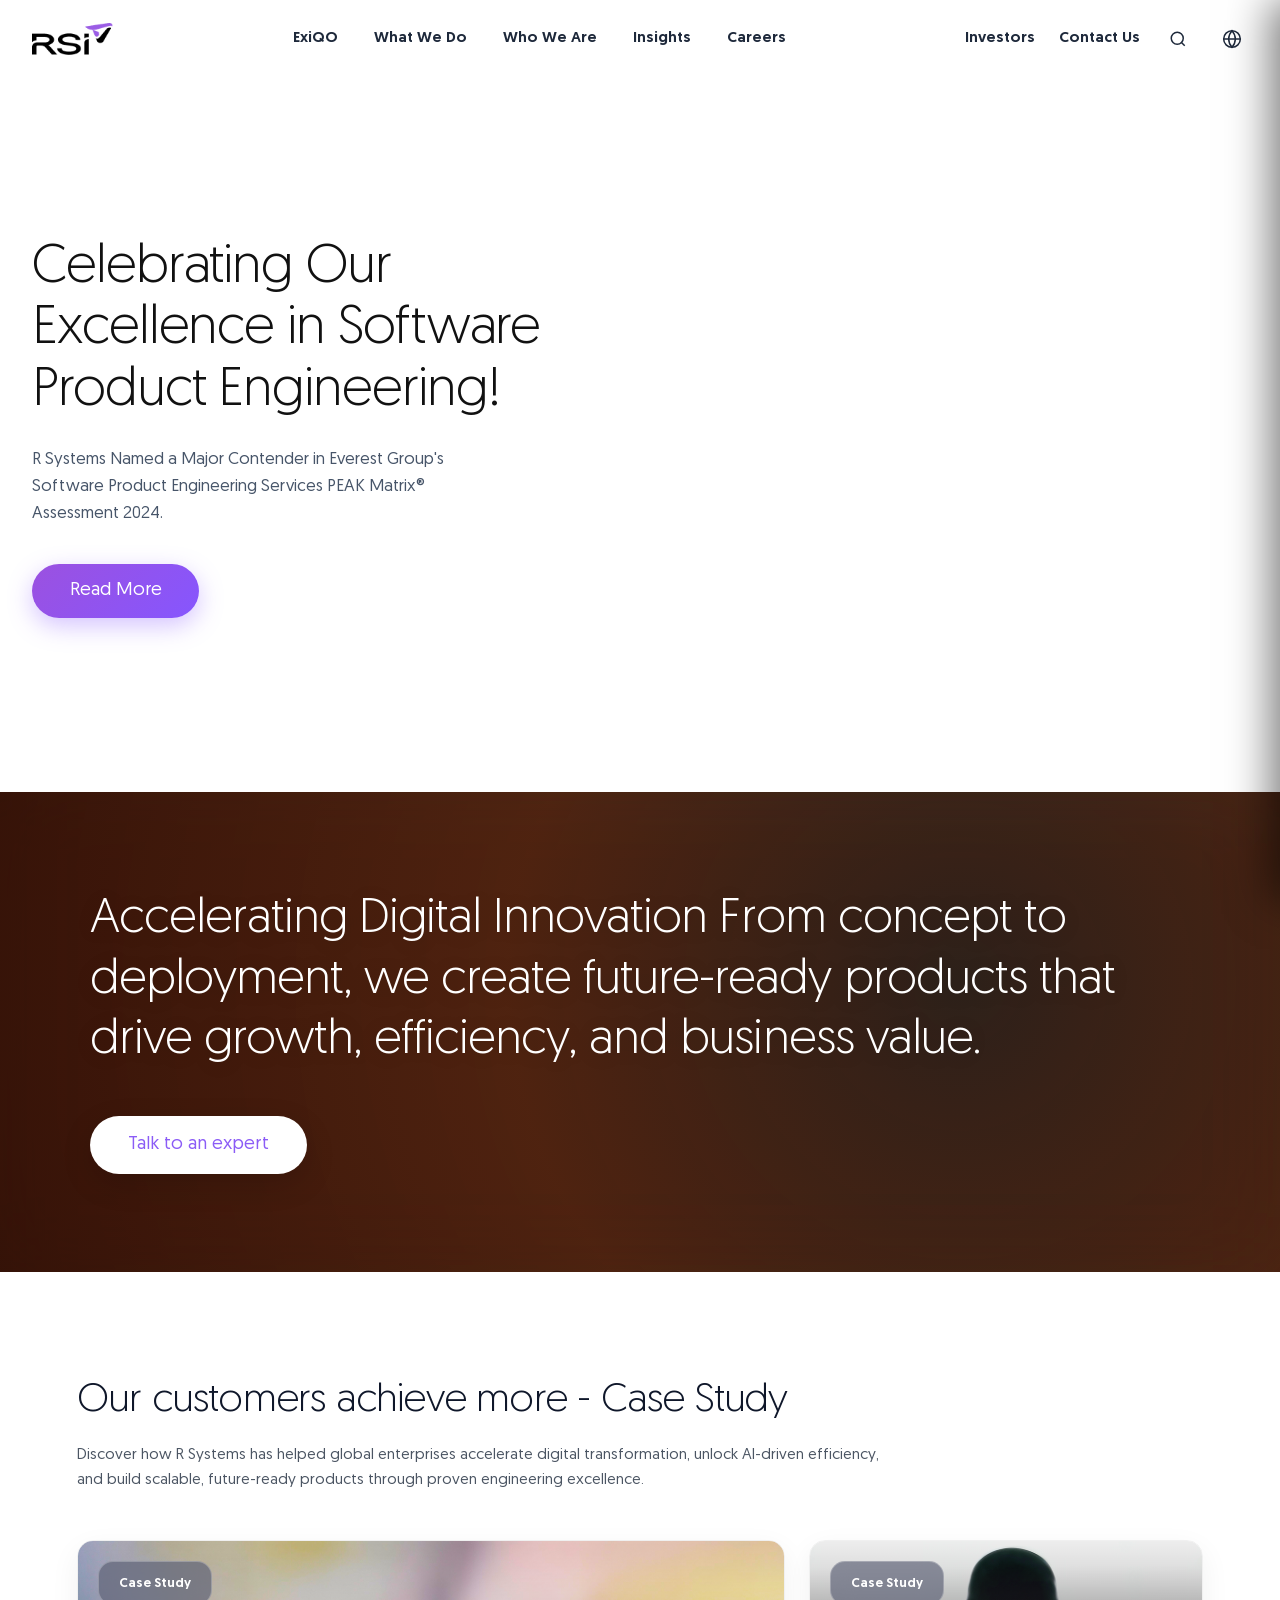
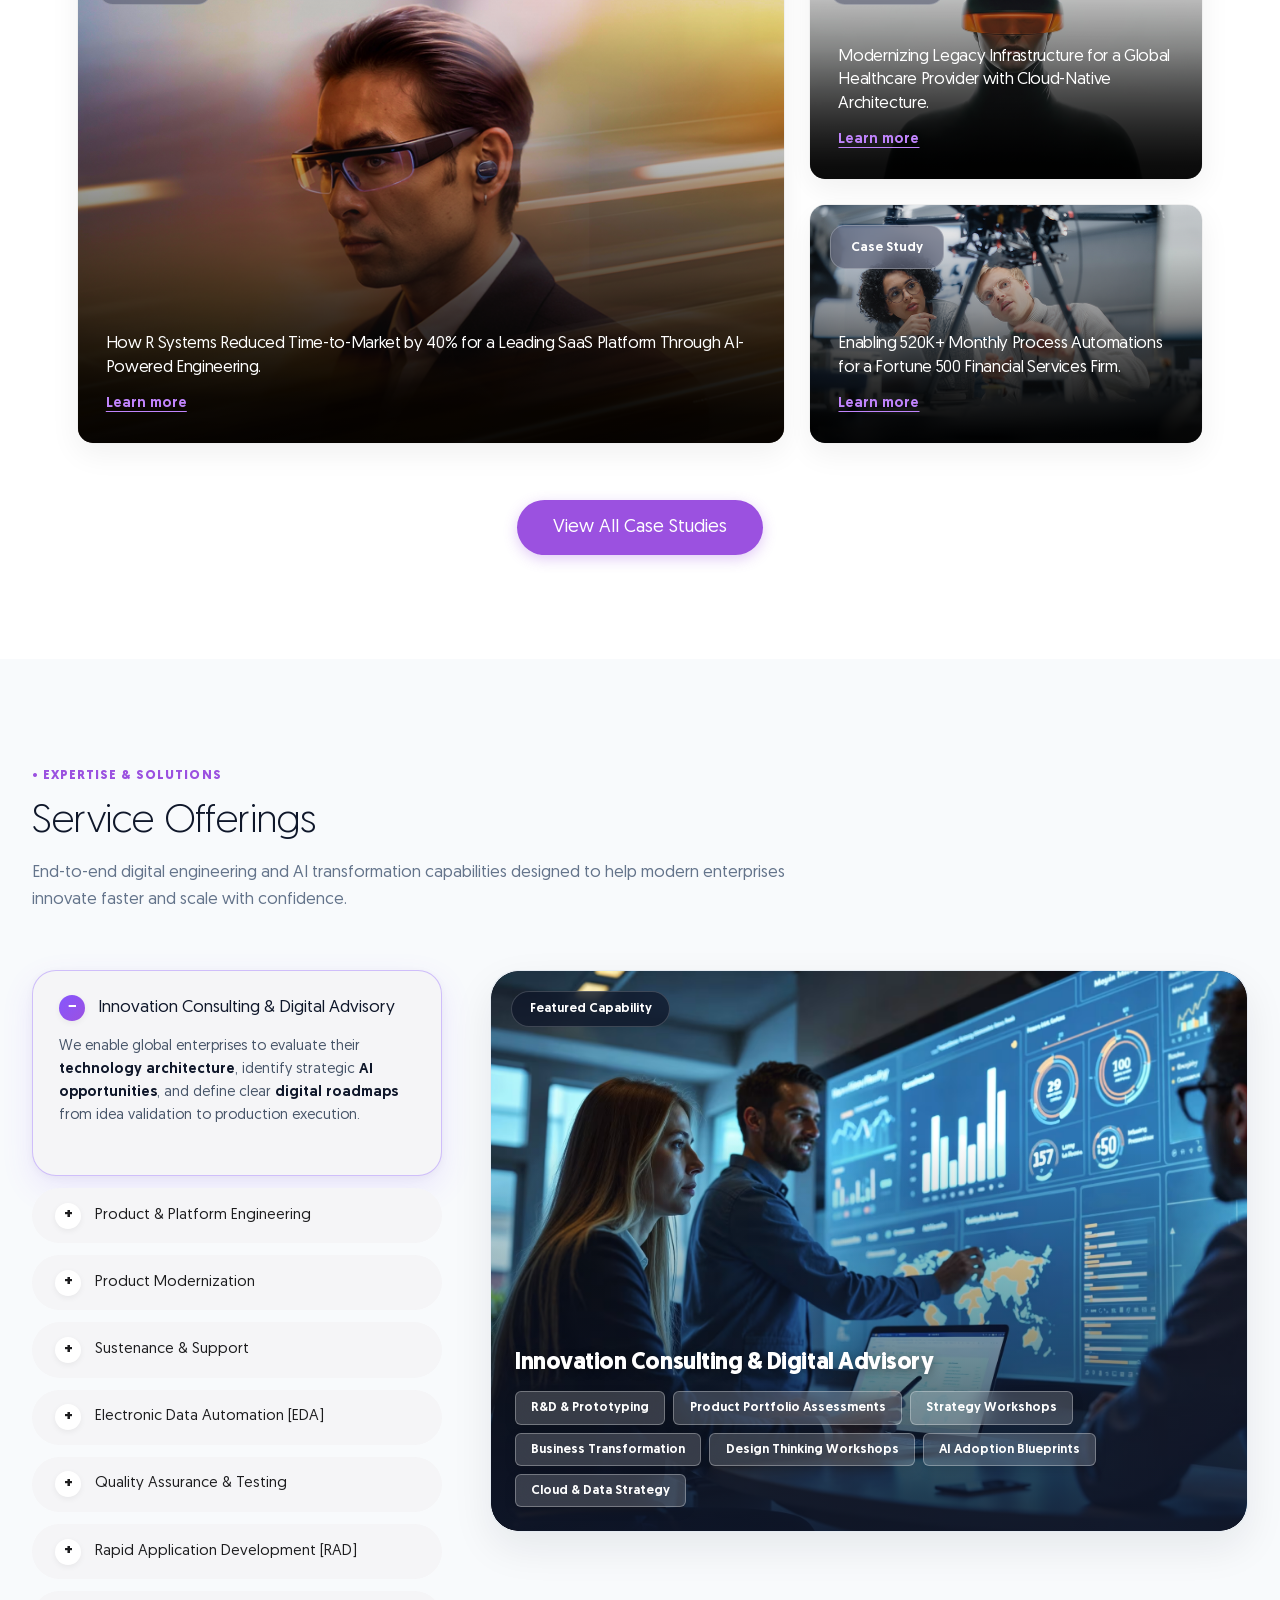
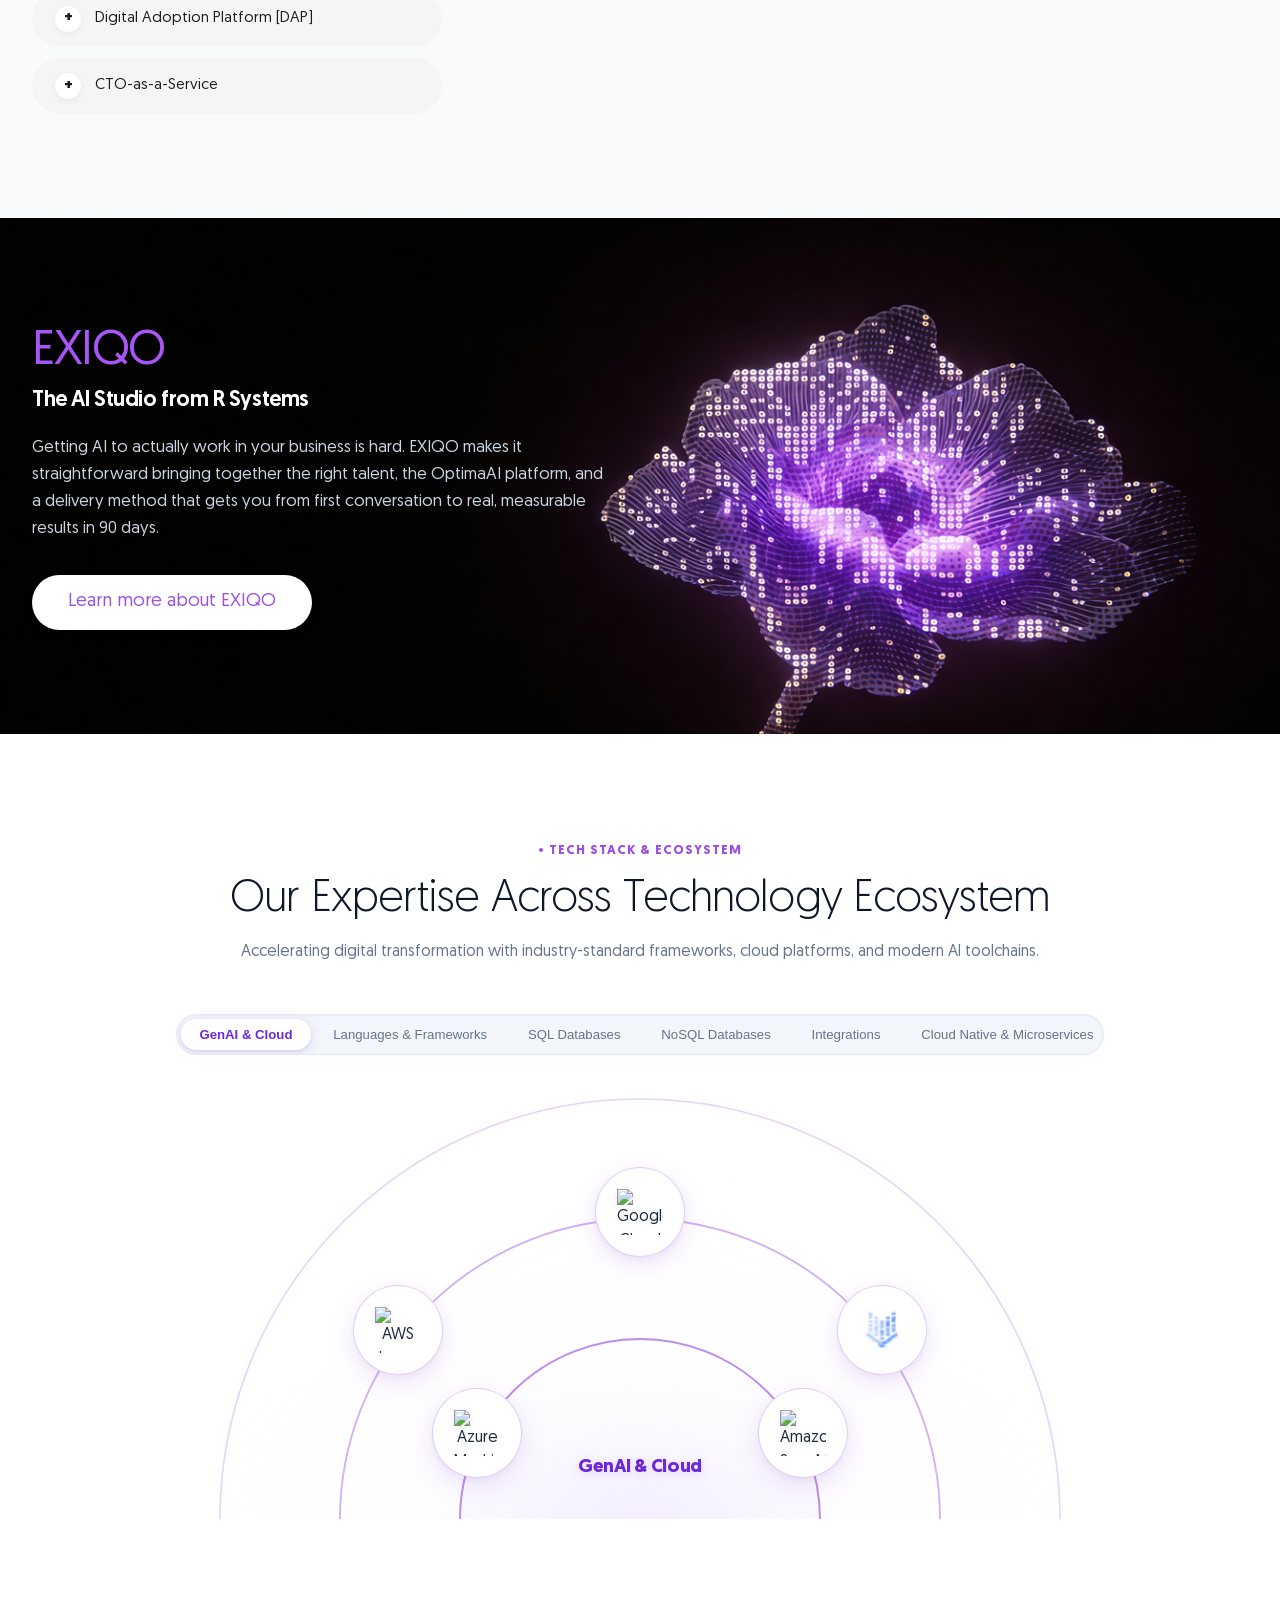
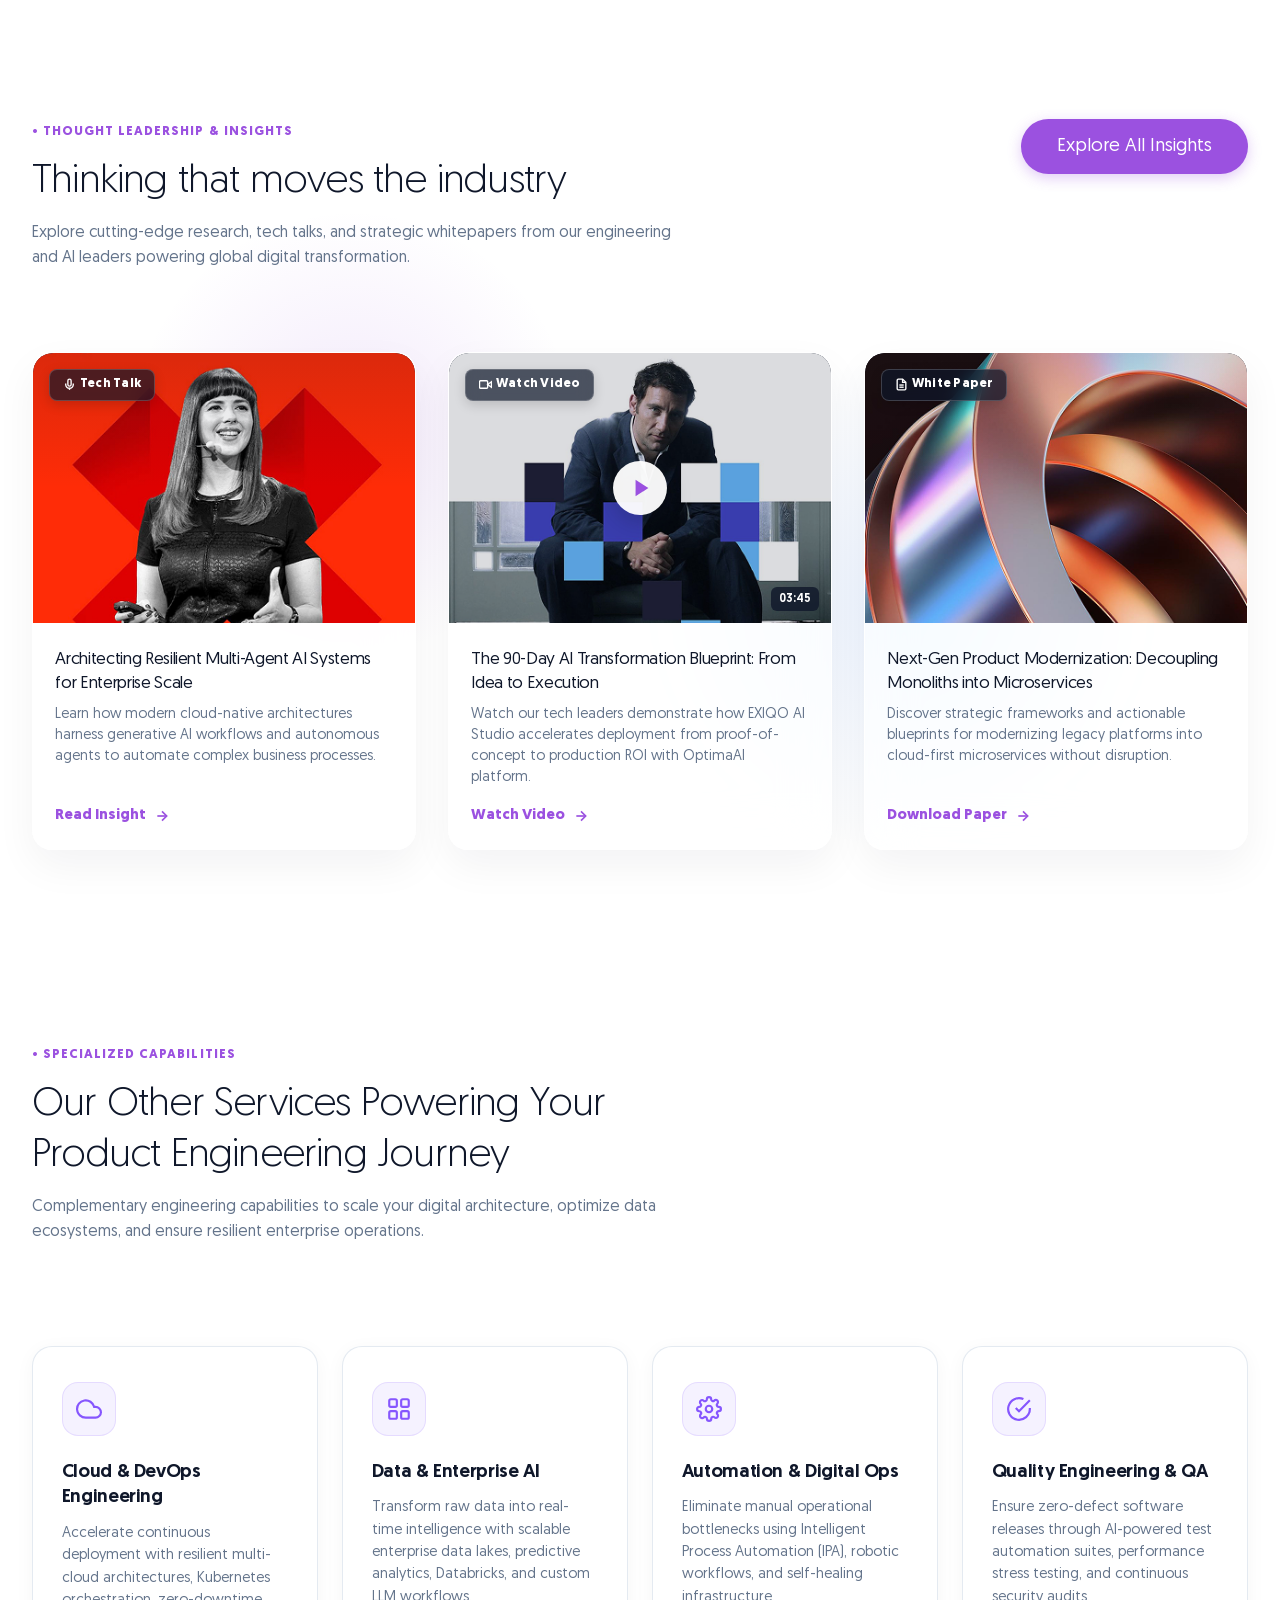
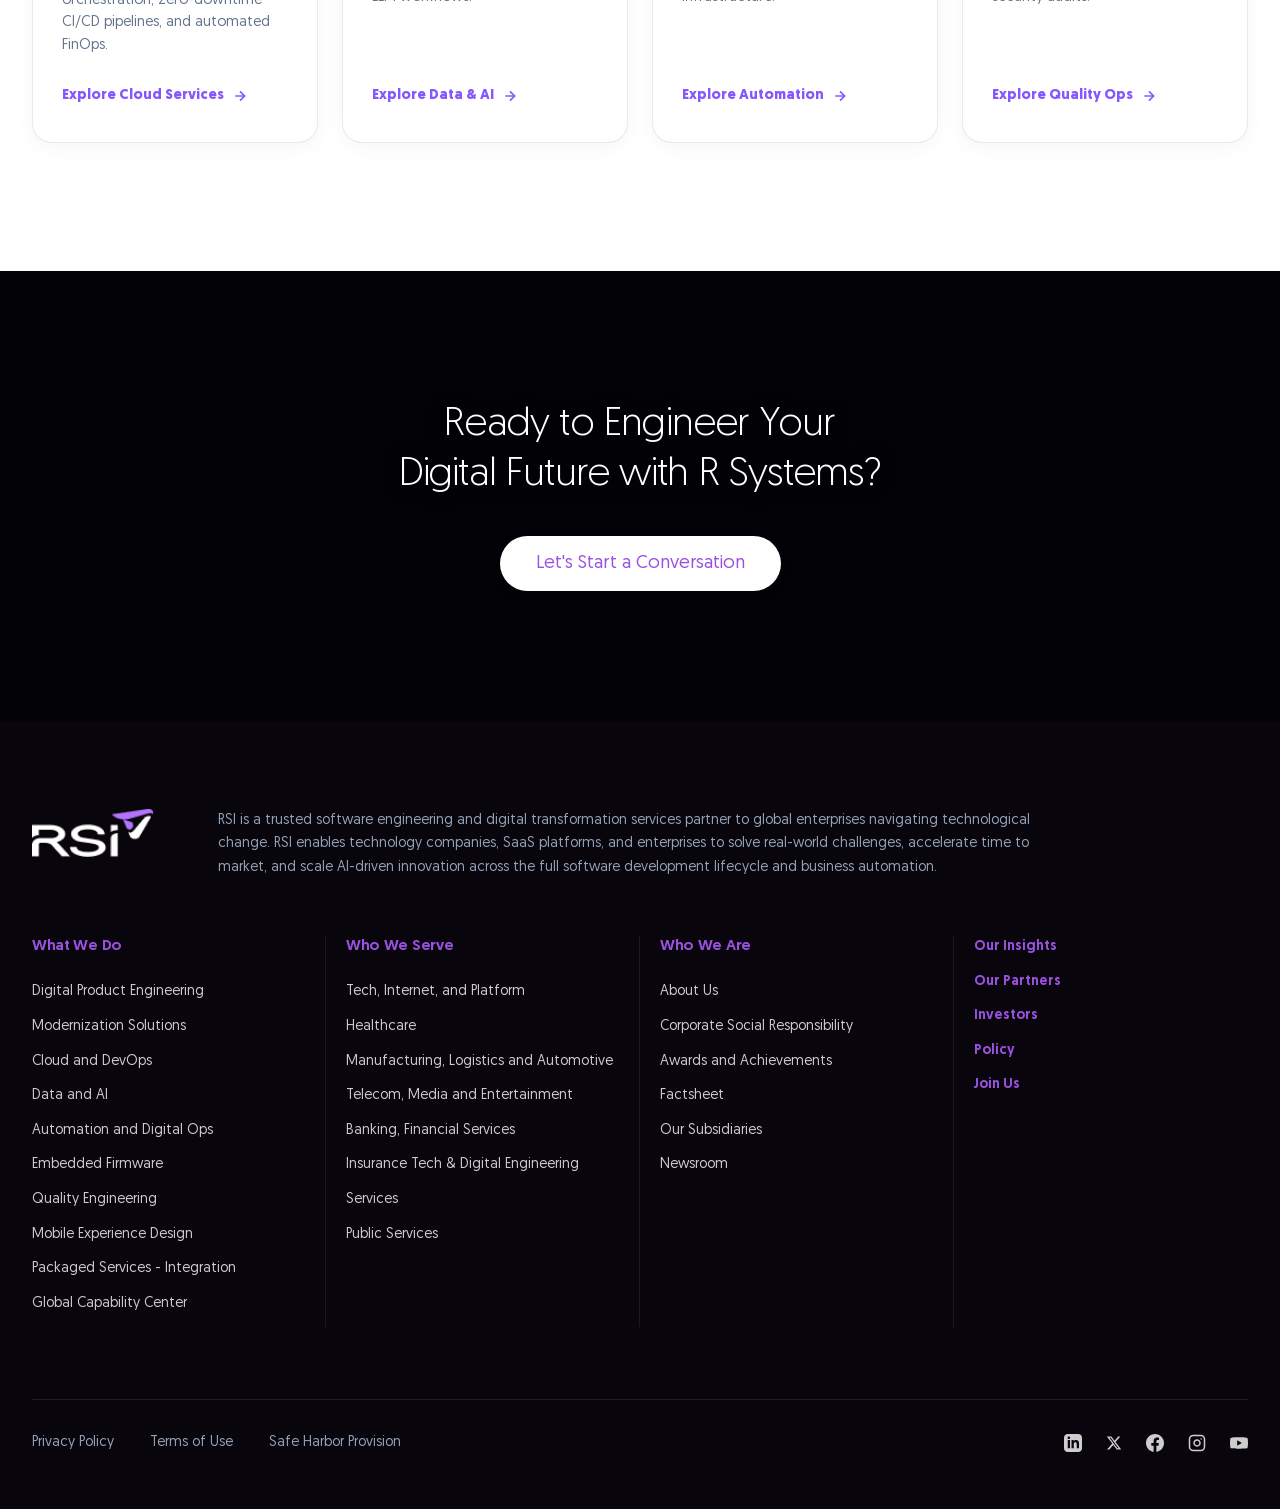
==== career.html @ a9f91b83 "career fix" ====
<!DOCTYPE html>
<html lang="en">

<head>
    <meta charset="UTF-8">
    <meta name="viewport" content="width=device-width, initial-scale=1.0">
    <title>RSI - Digital Product Engineering</title>
    <link rel="stylesheet" href="css/styles.css">
    <link rel="stylesheet" href="css/LogoLoop.css">
    <script src="https://unpkg.com/react@18/umd/react.production.min.js" crossorigin></script>
    <script src="https://unpkg.com/react-dom@18/umd/react-dom.production.min.js" crossorigin></script>
    <script src="https://unpkg.com/ogl@0.0.116/dist/ogl.umd.js"></script>
</head>

<body>

    <!-- Page Preloader Screen -->
    <div id="pagePreloader" class="page-preloader">
        <div class="preloader-content">
            <div class="preloader-logo-wrapper">
                <img src="image/rsi_logo.png" alt="RSi Loading" class="preloader-logo">
                <div class="preloader-glow"></div>
            </div>
            <div class="preloader-bar-container">
                <div id="preloaderBar" class="preloader-bar-fill"></div>
            </div>
            <div class="preloader-status">
                <span class="preloader-tag">Accelerating Digital Innovation</span>
                <span id="preloaderPercent" class="preloader-percent">0%</span>
            </div>
        </div>
    </div>

    <!-- Transparent Overlay / Sticky Header -->
    <header class="header">
        <div class="logo">
            <a href="index.html" class="logo-brand" aria-label="RSi Home">
                <img src="image/rsi_logo.png" alt="RSi Logo" class="logo-img">
            </a>
        </div>
        <nav class="main-nav">
            <a href="index.html" class="nav-link">ExiQO</a>
            
            <!-- What We Do with Dropdown Menu -->
            <div class="nav-item-dropdown">
                <a href="provider.html" class="nav-link dropdown-toggle">What We Do</a>
                <div class="dropdown-menu">
                    <a href="provider.html" class="dropdown-item">Healthcare Provider</a>
                    <a href="microsoft.html" class="dropdown-item">Microsoft Partnership</a>
                    <a href="provider.html" class="dropdown-item">Digital Product Engineering</a>
                    <a href="microsoft.html" class="dropdown-item">Cloud & Modernization</a>
                </div>
            </div>
            
            <!-- Who We Are with Dropdown Menu -->
            <div class="nav-item-dropdown">
                <a href="diversity.html" class="nav-link dropdown-toggle">Who We Are</a>
                <div class="dropdown-menu">
                    <a href="diversity.html" class="dropdown-item">Diversity, Equity & Belonging</a>
                </div>
            </div>
            
            <a href="index.html" class="nav-link">Insights</a>
            <a href="diversity.html" class="nav-link">Careers</a>
        </nav>
        <div class="header-right">
            <a href="index.html" class="nav-link-secondary">Investors</a>
            <a href="#contact" class="nav-link-secondary">Contact Us</a>
            <button class="icon-btn search-btn" aria-label="Search">
                <svg width="18" height="18" viewBox="0 0 24 24" fill="none" stroke="currentColor" stroke-width="2">
                    <circle cx="11" cy="11" r="8" />
                    <line x1="21" y1="21" x2="16.65" y2="16.65" />
                </svg>
            </button>
            <button class="icon-btn lang-btn" aria-label="Language Selector">
                <svg width="20" height="20" viewBox="0 0 24 24" fill="none" stroke="currentColor" stroke-width="1.8">
                    <circle cx="12" cy="12" r="10" />
                    <line x1="2" y1="12" x2="22" y2="12" />
                    <path d="M12 2a15.3 15.3 0 0 1 4 10 15.3 15.3 0 0 1-4 10 15.3 15.3 0 0 1-4-10 15.3 15.3 0 0 1 4-10z" />
                </svg>
            </button>
        </div>
        <!-- Mobile Menu Toggle Button -->
        <button class="mobile-menu-btn" id="mobileMenuBtn" aria-label="Toggle Mobile Menu">
            <span class="hamburger-line"></span>
            <span class="hamburger-line"></span>
            <span class="hamburger-line"></span>
        </button>
    </header>

    <!-- Mobile Navigation Drawer Overlay & Drawer -->
    <div class="mobile-drawer-overlay" id="mobileDrawerOverlay"></div>
    <div class="mobile-nav-drawer" id="mobileNavDrawer">
        <div class="mobile-drawer-header">
            <img src="image/rsi_logo.png" alt="RSi Logo" class="mobile-drawer-logo">
            <button class="mobile-drawer-close" id="mobileDrawerClose" aria-label="Close Menu">✕</button>
        </div>
        <div class="mobile-drawer-links">
            <a href="index.html" class="mobile-nav-link">ExiQO</a>
            <div class="mobile-dropdown-accordion">
                <span class="mobile-nav-link">What We Do</span>
                <div class="mobile-sub-links">
                    <a href="provider.html">Healthcare Provider</a>
                    <a href="microsoft.html">Microsoft Partnership</a>
                    <a href="provider.html">Digital Product Engineering</a>
                    <a href="microsoft.html">Cloud & Modernization</a>
                </div>
            </div>
            <div class="mobile-dropdown-accordion">
                <span class="mobile-nav-link">Who We Are</span>
                <div class="mobile-sub-links">
                    <a href="diversity.html">Diversity, Equity & Belonging</a>
                </div>
            </div>
            <a href="index.html" class="mobile-nav-link">Insights</a>
            <a href="diversity.html" class="mobile-nav-link">Careers</a>
            <a href="index.html" class="mobile-nav-link">Investors</a>
            <a href="#contact" class="btn-mobile-contact">Contact Us</a>
        </div>
    </div>

    <!-- Hero Section 1 (SVG Logo Mask Video) -->
    <section class="hero-1">
        <div class="hero-1-left">
            <h1>Celebrating Our<br>Excellence in Software<br>Product Engineering!</h1>
            <p>R Systems Named a Major Contender in Everest Group's Software Product Engineering Services PEAK Matrix® Assessment 2024.</p>
            <a href="#" class="btn btn-purple-pill">Read More</a>
        </div>

        <div class="hero-1-right">
            <div class="hero-mask-container">
                <video autoplay loop muted playsinline class="hero-mask-video">
                    <source src="image/loop-hero.mp4" type="video/mp4">
                    <source src="loop-hero.mp4" type="video/mp4">
                </video>
            </div>
        </div>
    </section>

    <!-- Warm Glassmorphism Banner Section (Under Hero Section) -->
    <section class="glass-banner-section">
        <video autoplay loop muted playsinline class="glass-banner-video">
            <source src="image/loop-hero.mp4" type="video/mp4">
            <source src="loop-hero.mp4" type="video/mp4">
        </video>
        
        <!-- Frosted Glassmorphism Overlay Layer -->
        <div class="glass-banner-overlay"></div>

        <div class="glass-banner-content">
            <h2>Accelerating Digital Innovation From concept to deployment, we create future-ready products that drive growth, efficiency, and business value.</h2>
            <a href="#contact" class="btn-talk-expert">Talk to an expert</a>
        </div>
    </section>

    <!-- Hero Section 2 White Creative Layout (Reference Image Match) -->
    

    <!-- Case Study Section -->
    <section class="case-studies">
        <div class="case-glow-orb-1"></div>
        <div class="case-glow-orb-2"></div>
        <div class="case-tech-grid"></div>
        <canvas id="caseStudiesCanvas" class="case-bg-canvas"></canvas>

        <div class="section-header">
            <h2>Our customers achieve more - Case Study</h2>
            <p>Discover how R Systems has helped global enterprises accelerate digital transformation, unlock AI-driven efficiency, and build scalable, future-ready products through proven engineering excellence.</p>
        </div>
        <div class="case-grid">
            <div class="case-card large">
                <img src="image/case1.png" alt="Case Study 1" class="case-img">
                <span class="tag">Case Study</span>
                <div class="card-content">
                    <h3>How R Systems Reduced Time-to-Market by 40% for a Leading SaaS Platform Through AI-Powered Engineering.</h3>
                    <a href="#" class="learn-more">Learn more</a>
                </div>
            </div>
            <div class="case-card small">
                <img src="image/case2.png" alt="Case Study 2" class="case-img">
                <span class="tag">Case Study</span>
                <div class="card-content">
                    <h3>Modernizing Legacy Infrastructure for a Global Healthcare Provider with Cloud-Native Architecture.</h3>
                    <a href="#" class="learn-more">Learn more</a>
                </div>
            </div>
            <div class="case-card small">
                <img src="image/case3.png" alt="Case Study 3" class="case-img">
                <span class="tag">Case Study</span>
                <div class="card-content">
                    <h3>Enabling 520K+ Monthly Process Automations for a Fortune 500 Financial Services Firm.</h3>
                    <a href="#" class="learn-more">Learn more</a>
                </div>
            </div>
        </div>
        <div class="center-btn">
            <a href="#" class="btn btn-purple">View All Case Studies</a>
        </div>
    </section>

    <!-- Service Offerings -->
    <section class="service-offerings">
        <div class="service-offerings-header">
            <span class="eyebrow">• EXPERTISE & SOLUTIONS</span>
            <h2>Service Offerings</h2>
            <p>End-to-end digital engineering and AI transformation capabilities designed to help modern enterprises
                innovate faster and scale with confidence.</p>
        </div>

        <div class="apple-showcase-container">
            <!-- Left Side Interactive Accordion List -->
            <div class="apple-accordion-list" id="appleAccordionList">
                <!-- Dynamically populated via JS for seamless interactive accordion morph -->
            </div>

            <!-- Right Side Visual Stage Canvas (Apple Visual Showcase with Bottom-Left Title & Pills Overlay) -->
            <div class="apple-stage-card">
                <div class="apple-stage-img-wrapper">
                    <span class="apple-stage-badge" id="appleStageBadge">Featured Capability</span>
                    <img src="images/image-1.avif" alt="Service Showcase" id="appleStageImg" class="apple-stage-img">
                    <div class="apple-stage-gradient-overlay"></div>
                    <div class="apple-stage-bottom-overlay">
                        <h3 class="apple-stage-bottom-title" id="appleStageTitle">Innovation Consulting & Digital Advisory</h3>
                        <div class="apple-stage-bottom-tags" id="appleStageTags">
                            <!-- Dynamically populated pills -->
                        </div>
                    </div>
                </div>
            </div>
        </div>
    </section>

    <!-- EXIQO Section -->
    <section class="exiqo-section">
        <video autoplay loop muted playsinline poster="image/exiqo.png" class="exiqo-bg-video">
            <source src="ful.mp4" type="video/mp4">
        </video>
        <div class="exiqo-video-overlay"></div>
        <div class="exiqo-content">
            <h2>EXIQO</h2>
            <h3>The AI Studio from R Systems</h3>
            <p>Getting AI to actually work in your business is hard. EXIQO makes it straightforward bringing together
                the right talent, the OptimaAI platform, and a delivery method that gets you from first conversation to
                real, measurable results in 90 days.</p>
            <a href="#" class="btn btn-white">Learn more about EXIQO</a>
        </div>
    </section>

    <!-- Expertise Section: Concentric Orbital Arc Tech System -->
    <section class="expertise" id="expertiseSection">
        <div class="expertise-header">
            <span class="eyebrow">• TECH STACK & ECOSYSTEM</span>
            <h2>Our Expertise Across Technology Ecosystem</h2>
            <p>Accelerating digital transformation with industry-standard frameworks, cloud platforms, and modern AI toolchains.</p>
        </div>

        <div class="tech-tabs-outer-container">
            <div class="tech-tabs-wrapper">
                <button class="tech-tab-btn active" data-tab="0">GenAI & Cloud</button>
                <button class="tech-tab-btn" data-tab="1">Languages & Frameworks</button>
                <button class="tech-tab-btn" data-tab="2">SQL Databases</button>
                <button class="tech-tab-btn" data-tab="3">NoSQL Databases</button>
                <button class="tech-tab-btn" data-tab="4">Integrations</button>
                <button class="tech-tab-btn" data-tab="5">Cloud Native & Microservices</button>
                <button class="tech-tab-btn" data-tab="6">Serverless</button>
                <button class="tech-tab-btn" data-tab="7">Automation Testing</button>
            </div>
        </div>

        <!-- Concentric Semi-Circle Arc Arena -->
        <div class="orbital-arena" id="orbitalArena">
            <!-- SVG Semi-Circle Background Paths (Equal 120px Spacing) -->
            <svg class="orbital-svg" viewBox="0 0 840 440" preserveAspectRatio="xMidYMax meet">
                <defs>
                    <radialGradient id="innerArcGrad" cx="50%" cy="100%" r="100%">
                        <stop offset="0%" stop-color="#f3ebff" stop-opacity="0.85" />
                        <stop offset="70%" stop-color="#f8fafc" stop-opacity="0.2" />
                        <stop offset="100%" stop-color="#ffffff" stop-opacity="0" />
                    </radialGradient>
                    <radialGradient id="outerArcGrad" cx="50%" cy="100%" r="100%">
                        <stop offset="0%" stop-color="#f8f5ff" stop-opacity="0.5" />
                        <stop offset="100%" stop-color="#ffffff" stop-opacity="0" />
                    </radialGradient>
                    <radialGradient id="outermostArcGrad" cx="50%" cy="100%" r="100%">
                        <stop offset="0%" stop-color="#fcf9ff" stop-opacity="0.3" />
                        <stop offset="100%" stop-color="#ffffff" stop-opacity="0" />
                    </radialGradient>
                </defs>

                <!-- Outermost Semi-Circle Arc (R = 420px) -->
                <path d="M 0 440 A 420 420 0 0 1 840 440 Z" fill="url(#outermostArcGrad)" />
                <path d="M 0 440 A 420 420 0 0 1 840 440" fill="none" stroke="rgba(155, 81, 224, 0.25)" stroke-width="1.6" />

                <!-- Middle Semi-Circle Arc (R = 300px, Gap = 120px) -->
                <path d="M 120 440 A 300 300 0 0 1 720 440 Z" fill="url(#outerArcGrad)" />
                <path d="M 120 440 A 300 300 0 0 1 720 440" fill="none" stroke="rgba(155, 81, 224, 0.45)" stroke-width="1.8" />

                <!-- Inner Semi-Circle Arc (R = 180px, Gap = 120px) -->
                <path d="M 240 440 A 180 180 0 0 1 600 440 Z" fill="url(#innerArcGrad)" />
                <path d="M 240 440 A 180 180 0 0 1 600 440" fill="none" stroke="rgba(155, 81, 224, 0.65)" stroke-width="2" />
            </svg>

            <!-- Dynamic Orbiting Tech Logo Nodes -->
            <div class="orbital-nodes-container" id="orbitalNodesContainer">
                <!-- Dynamically populated via JS -->
            </div>

            <!-- Central Category Title inside inner semi-circle -->
            <div class="orbital-center-hub" id="orbitalCenterHub">
                <span class="center-hub-title" id="centerHubTitle">GenAI & Cloud</span>
            </div>
        </div>

        <!-- Mobile-Optimized Pyramid Tech Showcase (3 in Line 1, 2 in Line 2, centered, tap for name) -->
        <div class="mobile-tech-container" id="mobileTechContainer">
            <div class="mobile-tech-row row-3" id="mobileTechRow1"></div>
            <div class="mobile-tech-row row-2" id="mobileTechRow2"></div>
            <div class="mobile-tech-label-badge" id="mobileTechLabelBadge">
                <span id="mobileTechLabelText">GenAI & Cloud</span>
            </div>
        </div>
    </section>

    <!-- Thinking that moves the industry -->
    <section class="thinking-industry">
        <div class="section-header flex-header">
            <div>
                <span class="eyebrow">• THOUGHT LEADERSHIP & INSIGHTS</span>
                <h2>Thinking that moves the industry</h2>
                <p>Explore cutting-edge research, tech talks, and strategic whitepapers from our engineering and AI leaders powering global digital transformation.</p>
            </div>
            <a href="#" class="btn btn-purple">Explore All Insights</a>
        </div>
        <div class="thinking-grid">
            <!-- Card 1: Tech Talk -->
            <div class="thinking-card tech-talk-card">
                <div class="card-img-container">
                    <span class="tag tag-dark">
                        <svg width="13" height="13" viewBox="0 0 24 24" fill="none" stroke="currentColor" stroke-width="2.5" style="margin-right:4px; vertical-align:-1px;"><path d="M12 2a3 3 0 0 0-3 3v7a3 3 0 0 0 6 0V5a3 3 0 0 0-3-3z"/><path d="M19 10v2a7 7 0 0 1-14 0v-2"/><line x1="12" y1="19" x2="12" y2="22"/></svg>
                        Tech Talk
                    </span>
                    <img src="image/techtalk.png" alt="Tech Talk: Multi-Agent AI Systems">
                    <div class="card-img-overlay"></div>
                </div>
                <div class="thinking-card-body">
                    <h3>Architecting Resilient Multi-Agent AI Systems for Enterprise Scale</h3>
                    <p>Learn how modern cloud-native architectures harness generative AI workflows and autonomous agents to automate complex business processes.</p>
                    <a href="#" class="learn-more">
                        <span>Read Insight</span>
                        <svg class="arrow-icon" width="16" height="16" viewBox="0 0 24 24" fill="none" stroke="currentColor" stroke-width="2.5"><line x1="5" y1="12" x2="19" y2="12"/><polyline points="12 5 19 12 12 19"/></svg>
                    </a>
                </div>
            </div>

            <!-- Card 2: Video Card -->
            <div class="thinking-card video-card" id="thinkingVideoCard">
                <div class="card-img-container">
                    <span class="tag tag-dark">
                        <svg width="13" height="13" viewBox="0 0 24 24" fill="none" stroke="currentColor" stroke-width="2.5" style="margin-right:4px; vertical-align:-1px;"><polygon points="23 7 16 12 23 17 23 7"/><rect x="1" y="5" width="15" height="14" rx="2" ry="2"/></svg>
                        Watch Video
                    </span>
                    <img src="image/video.png" alt="Video: 90-Day AI Transformation" class="video-poster-img">
                    <video src="image/bg video.mp4" loop muted playsinline class="thinking-card-video" id="thinkingCardVideo"></video>
                    <div class="video-play-overlay">
                        <button class="video-play-btn" id="thinkingPlayBtn" aria-label="Play Video">
                            <svg width="22" height="22" viewBox="0 0 24 24" fill="currentColor"><polygon points="5 3 19 12 5 21 5 3"/></svg>
                        </button>
                        <span class="video-duration">03:45</span>
                    </div>
                </div>
                <div class="thinking-card-body">
                    <h3>The 90-Day AI Transformation Blueprint: From Idea to Execution</h3>
                    <p>Watch our tech leaders demonstrate how EXIQO AI Studio accelerates deployment from proof-of-concept to production ROI with OptimaAI platform.</p>
                    <a href="#" class="learn-more">
                        <span id="videoActionText">Watch Video</span>
                        <svg class="arrow-icon" width="16" height="16" viewBox="0 0 24 24" fill="none" stroke="currentColor" stroke-width="2.5"><line x1="5" y1="12" x2="19" y2="12"/><polyline points="12 5 19 12 12 19"/></svg>
                    </a>
                </div>
            </div>

            <!-- Card 3: White Paper -->
            <div class="thinking-card whitepaper-card">
                <div class="card-img-container">
                    <span class="tag tag-dark">
                        <svg width="13" height="13" viewBox="0 0 24 24" fill="none" stroke="currentColor" stroke-width="2.5" style="margin-right:4px; vertical-align:-1px;"><path d="M14 2H6a2 2 0 0 0-2 2v16a2 2 0 0 0 2 2h12a2 2 0 0 0 2-2V8z"/><polyline points="14 2 14 8 20 8"/><line x1="16" y1="13" x2="8" y2="13"/><line x1="16" y1="17" x2="8" y2="17"/></svg>
                        White Paper
                    </span>
                    <img src="image/whitepaper.png" alt="White Paper: Product Modernization">
                    <div class="card-img-overlay"></div>
                </div>
                <div class="thinking-card-body">
                    <h3>Next-Gen Product Modernization: Decoupling Monoliths into Microservices</h3>
                    <p>Discover strategic frameworks and actionable blueprints for modernizing legacy platforms into cloud-first microservices without disruption.</p>
                    <a href="#" class="learn-more">
                        <span>Download Paper</span>
                        <svg class="arrow-icon" width="16" height="16" viewBox="0 0 24 24" fill="none" stroke="currentColor" stroke-width="2.5"><line x1="5" y1="12" x2="19" y2="12"/><polyline points="12 5 19 12 12 19"/></svg>
                    </a>
                </div>
            </div>
        </div>
    </section>

    <!-- Other Services Section -->
    <section class="other-services">
        <div class="section-header flex-header">
            <div>
                <span class="eyebrow">• SPECIALIZED CAPABILITIES</span>
                <h2>Our Other Services Powering Your<br>Product Engineering Journey</h2>
                <p class="section-subtext">Complementary engineering capabilities to scale your digital architecture, optimize data ecosystems, and ensure resilient enterprise operations.</p>
            </div>
            
        </div>
        <div class="services-carousel" id="servicesCarousel">
            <!-- Card 1: Cloud & DevOps -->
            <div class="carousel-card">
                <div class="icon-box">
                    <svg width="26" height="26" viewBox="0 0 24 24" fill="none" stroke="currentColor" stroke-width="2">
                        <path d="M18 10h-1.26A8 8 0 1 0 9 20h9a5 5 0 0 0 0-10z" />
                    </svg>
                </div>
                <h3>Cloud & DevOps Engineering</h3>
                <p>Accelerate continuous deployment with resilient multi-cloud architectures, Kubernetes orchestration, zero-downtime CI/CD pipelines, and automated FinOps.</p>
                <a href="#" class="know-more">
                    <span>Explore Cloud Services</span>
                    <svg class="link-arrow" width="16" height="16" viewBox="0 0 24 24" fill="none" stroke="currentColor" stroke-width="2.5"><line x1="5" y1="12" x2="19" y2="12"/><polyline points="12 5 19 12 12 19"/></svg>
                </a>
            </div>

            <!-- Card 2: Data & AI -->
            <div class="carousel-card">
                <div class="icon-box">
                    <svg width="26" height="26" viewBox="0 0 24 24" fill="none" stroke="currentColor" stroke-width="2">
                        <rect x="3" y="3" width="7" height="7" rx="1.5" />
                        <rect x="14" y="3" width="7" height="7" rx="1.5" />
                        <rect x="14" y="14" width="7" height="7" rx="1.5" />
                        <rect x="3" y="14" width="7" height="7" rx="1.5" />
                    </svg>
                </div>
                <h3>Data & Enterprise AI</h3>
                <p>Transform raw data into real-time intelligence with scalable enterprise data lakes, predictive analytics, Databricks, and custom LLM workflows.</p>
                <a href="#" class="know-more">
                    <span>Explore Data & AI</span>
                    <svg class="link-arrow" width="16" height="16" viewBox="0 0 24 24" fill="none" stroke="currentColor" stroke-width="2.5"><line x1="5" y1="12" x2="19" y2="12"/><polyline points="12 5 19 12 12 19"/></svg>
                </a>
            </div>

            <!-- Card 3: Automation & Digital Ops -->
            <div class="carousel-card">
                <div class="icon-box">
                    <svg width="26" height="26" viewBox="0 0 24 24" fill="none" stroke="currentColor" stroke-width="2">
                        <circle cx="12" cy="12" r="3" />
                        <path d="M19.4 15a1.65 1.65 0 0 0 .33 1.82l.06.06a2 2 0 0 1 0 2.83 2 2 0 0 1-2.83 0l-.06-.06a1.65 1.65 0 0 0-1.82-.33 1.65 1.65 0 0 0-1 1.51V21a2 2 0 0 1-2 2 2 2 0 0 1-2-2v-.09A1.65 1.65 0 0 0 9 19.4a1.65 1.65 0 0 0-1.82.33l-.06.06a2 2 0 0 1-2.83 0 2 2 0 0 1 0-2.83l.06-.06a1.65 1.65 0 0 0 .33-1.82 1.65 1.65 0 0 0-1.51-1H3a2 2 0 0 1-2-2 2 2 0 0 1 2-2h.09A1.65 1.65 0 0 0 4.6 9a1.65 1.65 0 0 0-.33-1.82l-.06-.06a2 2 0 0 1 0-2.83 2 2 0 0 1 2.83 0l.06.06a1.65 1.65 0 0 0 1.82.33H9a1.65 1.65 0 0 0 1-1.51V3a2 2 0 0 1 2-2 2 2 0 0 1 2 2v.09a1.65 1.65 0 0 0 1 1.51 1.65 1.65 0 0 0 1.82-.33l.06-.06a2 2 0 0 1 2.83 0 2 2 0 0 1 0 2.83l-.06.06a1.65 1.65 0 0 0-.33 1.82V9a1.65 1.65 0 0 0 1.51 1H21a2 2 0 0 1 2 2 2 2 0 0 1-2 2h-.09a1.65 1.65 0 0 0-1.51 1z" />
                    </svg>
                </div>
                <h3>Automation & Digital Ops</h3>
                <p>Eliminate manual operational bottlenecks using Intelligent Process Automation (IPA), robotic workflows, and self-healing infrastructure.</p>
                <a href="#" class="know-more">
                    <span>Explore Automation</span>
                    <svg class="link-arrow" width="16" height="16" viewBox="0 0 24 24" fill="none" stroke="currentColor" stroke-width="2.5"><line x1="5" y1="12" x2="19" y2="12"/><polyline points="12 5 19 12 12 19"/></svg>
                </a>
            </div>

            <!-- Card 4: Quality Engineering -->
            <div class="carousel-card">
                <div class="icon-box">
                    <svg width="26" height="26" viewBox="0 0 24 24" fill="none" stroke="currentColor" stroke-width="2">
                        <path d="M22 11.08V12a10 10 0 1 1-5.93-9.14" />
                        <polyline points="22 4 12 14.01 9 11.01" />
                    </svg>
                </div>
                <h3>Quality Engineering & QA</h3>
                <p>Ensure zero-defect software releases through AI-powered test automation suites, performance stress testing, and continuous security audits.</p>
                <a href="#" class="know-more">
                    <span>Explore Quality Ops</span>
                    <svg class="link-arrow" width="16" height="16" viewBox="0 0 24 24" fill="none" stroke="currentColor" stroke-width="2.5"><line x1="5" y1="12" x2="19" y2="12"/><polyline points="12 5 19 12 12 19"/></svg>
                </a>
            </div>
        </div>
    </section>

    <!-- Pre-Footer Banner -->
    <section class="pre-footer" id="preFooterSection">
        <!-- MoltenMetal WebGL2 background -->
        <div id="moltenMetalContainer" style="position:absolute;inset:0;width:100%;height:100%;overflow:hidden;z-index:0;"></div>
        <div class="pre-footer-content" style="position:relative;z-index:1;">
            <h2>Ready to Engineer Your<br>Digital Future with R Systems?</h2>
            <a href="#" class="btn btn-white">Let's Start a Conversation</a>
        </div>
    </section>

    <!-- Footer -->
    <footer class="footer">
        <div class="footer-top">
            <div class="footer-brand">
                <div class="footer-logo"><img src="image/rsi_logo.png" alt="RSi Logo" class="footer-logo-img"></div>
                <p>RSI is a trusted software engineering and digital transformation services partner to global
                    enterprises navigating technological change. RSI enables technology companies, SaaS platforms, and
                    enterprises to solve real-world challenges, accelerate time to market, and scale AI-driven
                    innovation across the full software development lifecycle and business automation.</p>
            </div>
        </div>
        <div class="footer-links-grid">
            <div class="link-column">
                <h4>What We Do</h4>
                <ul>
                    <li><a href="#">Digital Product Engineering</a></li>
                    <li><a href="#">Modernization Solutions</a></li>
                    <li><a href="#">Cloud and DevOps</a></li>
                    <li><a href="#">Data and AI</a></li>
                    <li><a href="#">Automation and Digital Ops</a></li>
                    <li><a href="#">Embedded Firmware</a></li>
                    <li><a href="#">Quality Engineering</a></li>
                    <li><a href="#">Mobile Experience Design</a></li>
                    <li><a href="#">Packaged Services - Integration</a></li>
                    <li><a href="#">Global Capability Center</a></li>
                </ul>
            </div>
            <div class="link-column">
                <h4>Who We Serve</h4>
                <ul>
                    <li><a href="#">Tech, Internet, and Platform</a></li>
                    <li><a href="#">Healthcare</a></li>
                    <li><a href="#">Manufacturing, Logistics and Automotive</a></li>
                    <li><a href="#">Telecom, Media and Entertainment</a></li>
                    <li><a href="#">Banking, Financial Services</a></li>
                    <li><a href="#">Insurance Tech & Digital Engineering</a></li>
                    <li><a href="#">Services</a></li>
                    <li><a href="#">Public Services</a></li>
                </ul>
            </div>
            <div class="link-column">
                <h4>Who We Are</h4>
                <ul>
                    <li><a href="#">About Us</a></li>
                    <li><a href="#">Corporate Social Responsibility</a></li>
                    <li><a href="#">Awards and Achievements</a></li>
                    <li><a href="#">Factsheet</a></li>
                    <li><a href="#">Our Subsidiaries</a></li>
                    <li><a href="#">Newsroom</a></li>
                </ul>
            </div>
            <div class="link-column">
                <ul>
                    <li><a href="#" class="highlight-link">Our Insights</a></li>
                    <li><a href="#" class="highlight-link">Our Partners</a></li>
                    <li><a href="#" class="highlight-link">Investors</a></li>
                    <li><a href="#" class="highlight-link">Policy</a></li>
                    <li><a href="#" class="highlight-link">Join Us</a></li>
                </ul>
            </div>
        </div>
        <div class="footer-bottom">
            <div class="legal-links">
                <a href="#">Privacy Policy</a>
                <a href="#">Terms of Use</a>
                <a href="#">Safe Harbor Provision</a>
            </div>
            <div class="social-links">
                <a href="#" aria-label="LinkedIn">
                    <svg width="18" height="18" viewBox="0 0 24 24" fill="currentColor">
                        <path d="M19 0h-14c-2.761 0-5 2.239-5 5v14c0 2.761 2.239 5 5 5h14c2.762 0 5-2.239 5-5v-14c0-2.761-2.238-5-5-5zm-11 19h-3v-11h3v11zm-1.5-12.268c-.966 0-1.75-.79-1.75-1.764s.784-1.764 1.75-1.764 1.75.79 1.75 1.764-.783 1.764-1.75 1.764zm13.5 12.268h-3v-5.604c0-3.368-4-3.113-4 0v5.604h-3v-11h3v1.765c1.396-2.586 7-2.777 7 2.476v6.759z"/>
                    </svg>
                </a>
                <a href="#" aria-label="X">
                    <svg width="16" height="16" viewBox="0 0 24 24" fill="currentColor">
                        <path d="M18.244 2.25h3.308l-7.227 8.26 8.502 11.24H16.17l-5.214-6.817L4.99 21.75H1.68l7.73-8.835L1.254 2.25H8.08l4.713 6.231zm-1.161 17.52h1.833L7.084 4.126H5.117z"/>
                    </svg>
                </a>
                <a href="#" aria-label="Facebook">
                    <svg width="18" height="18" viewBox="0 0 24 24" fill="currentColor">
                        <path d="M24 12.073c0-6.627-5.373-12-12-12s-12 5.373-12 12c0 5.99 4.388 10.954 10.125 11.854v-8.385H7.078v-3.47h3.047V9.43c0-3.007 1.792-4.669 4.533-4.669 1.312 0 2.686.235 2.686.235v2.953H15.83c-1.491 0-1.956.925-1.956 1.874v2.25h3.328l-.532 3.47h-2.796v8.385C19.612 23.027 24 18.062 24 12.073z"/>
                    </svg>
                </a>
                <a href="#" aria-label="Instagram">
                    <svg width="18" height="18" viewBox="0 0 24 24" fill="none" stroke="currentColor" stroke-width="2" stroke-linecap="round" stroke-linejoin="round">
                        <rect x="2" y="2" width="20" height="20" rx="5" ry="5"></rect>
                        <path d="M16 11.37A4 4 0 1 1 12.63 8 4 4 0 0 1 16 11.37z"></path>
                        <line x1="17.5" y1="6.5" x2="17.51" y2="6.5"></line>
                    </svg>
                </a>
                <a href="#" aria-label="YouTube">
                    <svg width="18" height="18" viewBox="0 0 24 24" fill="currentColor">
                        <path d="M23.498 6.163c-.272-.646-.78-1.154-1.428-1.327C20.128 4.3 12 4.3 12 4.3s-8.128 0-10.07.536C1.282 5.009.774 5.517.502 6.163.082 8.136 0 12 0 12s.082 3.864.502 5.837c.272.646.78 1.154 1.428 1.327C3.872 19.7 12 19.7 12 19.7s8.128 0 10.07-.536c.648-.173 1.156-.681 1.428-1.327.42-1.973.502-5.837.502-5.837s-.076-3.864-.5-5.837zM9.545 15.568V8.432L15.818 12l-6.273 3.568z"/>
                    </svg>
                </a>
            </div>
        </div>
    </footer>

    <script src="js/LogoLoopApp.js" defer></script>
    <script src="js/main.js" defer></script>
    <script src="js/molten-metal.js"></script>
    <script>
      (function () {
        var container = document.getElementById('moltenMetalContainer');
        if (container && window.initMoltenMetal) {
          window.initMoltenMetal(container, {
            color1:           '#1a003a',
            color2:           '#7B2FF7',
            color3:           '#e8b4ff',
            speed:            0.3,
            scale:            3.5,
            detail:           4,
            glow:             1.8,
            coreSize:         0.12,
            swirl:            1.2,
            fold:             -0.18,
            blackPoint:       0.04,
            brightness:       1.4,
            colorMode:        'molten',
            grain:            true,
            grainIntensity:   0.04,
            mouseInteraction: true,
            mouseStrength:    0.25,
            opacity:          1.0
          });
        }
      })();
    </script>
</body>

</html>
---- css/styles.css ----
/* ==========================================================================
   LOCAL GEOMANIST FONT FAMILY (@font-face)
   ========================================================================== */
@font-face {
    font-family: 'Geomanist';
    src: url('../assets/fonts/Geomanist/Geomanist-Thin.ttf') format('truetype');
    font-weight: 100;
    font-style: normal;
    font-display: swap;
}

@font-face {
    font-family: 'Geomanist';
    src: url('../assets/fonts/Geomanist/Geomanist-ExtraLight.ttf') format('truetype');
    font-weight: 200;
    font-style: normal;
    font-display: swap;
}

@font-face {
    font-family: 'Geomanist';
    src: url('../assets/fonts/Geomanist/Geomanist-Light.ttf') format('truetype');
    font-weight: 300;
    font-style: normal;
    font-display: swap;
}

@font-face {
    font-family: 'Geomanist';
    src: url('../assets/fonts/Geomanist/Geomanist-Regular.ttf') format('truetype');
    font-weight: 400;
    font-style: normal;
    font-display: swap;
}

@font-face {
    font-family: 'Geomanist';
    src: url('../assets/fonts/Geomanist/Geomanist-Book.ttf') format('truetype');
    font-weight: 450;
    font-style: normal;
    font-display: swap;
}

@font-face {
    font-family: 'Geomanist';
    src: url('../assets/fonts/Geomanist/Geomanist-Medium.ttf') format('truetype');
    font-weight: 500;
    font-style: normal;
    font-display: swap;
}

@font-face {
    font-family: 'Geomanist';
    src: url('../assets/fonts/Geomanist/Geomanist-Bold.ttf') format('truetype');
    font-weight: 700;
    font-style: normal;
    font-display: swap;
}

@font-face {
    font-family: 'Geomanist';
    src: url('../assets/fonts/Geomanist/Geomanist-Black.ttf') format('truetype');
    font-weight: 800;
    font-style: normal;
    font-display: swap;
}

@font-face {
    font-family: 'Geomanist';
    src: url('../assets/fonts/Geomanist/Geomanist-Ultra.ttf') format('truetype');
    font-weight: 900;
    font-style: normal;
    font-display: swap;
}

:root {
    --primary-purple: #9b51e0;
    --primary-purple-hover: #803ac2;
    --text-main: #1e293b;
    --text-light: #64748b;
    --bg-light: #f8fafc;
    --border-color: #e2e8f0;
    --font-family: 'Geomanist', system-ui, -apple-system, sans-serif;
}

/* Local Geomanist Light (Weight 300) for Specified 8 Major Headings */
.hero-1-left h1,
.glass-banner-content h2,
.case-studies .section-header h2,
.service-offerings-header h2,
.service-offerings .section-header h2,
.expertise-header h2,
.thinking-header h2,
.thinking-industry .section-header h2,
.thinking-industry h2,
.other-services .section-header h2,
.pre-footer h2,
.geomanist-light {
    font-family: 'Geomanist', system-ui, -apple-system, sans-serif !important;
    font-weight: 300 !important;
    letter-spacing: -0.02em !important;
    -webkit-font-smoothing: antialiased;
    -moz-osx-font-smoothing: grayscale;
}

/* Page Preloader System */
.page-preloader {
    position: fixed;
    inset: 0;
    width: 100vw;
    height: 100vh;
    background-color: #030207;
    z-index: 999999;
    display: flex;
    align-items: center;
    justify-content: center;
    transition: opacity 0.8s cubic-bezier(0.16, 1, 0.3, 1), visibility 0.8s ease;
    opacity: 1;
    visibility: visible;
}

.page-preloader.loaded {
    opacity: 0;
    visibility: hidden;
    pointer-events: none;
}

.preloader-content {
    display: flex;
    flex-direction: column;
    align-items: center;
    gap: 2rem;
    max-width: 380px;
    width: 90%;
    text-align: center;
}

.preloader-logo-wrapper {
    position: relative;
    display: flex;
    align-items: center;
    justify-content: center;
}

.preloader-logo {
    height: 44px;
    width: auto;
    object-fit: contain;
    filter: brightness(0) invert(1);
    z-index: 2;
    animation: preloaderPulse 2s ease-in-out infinite alternate;
}

.preloader-glow {
    position: absolute;
    width: 130px;
    height: 130px;
    background: radial-gradient(circle, rgba(155, 81, 224, 0.5) 0%, rgba(109, 40, 217, 0) 70%);
    filter: blur(25px);
    z-index: 1;
}

@keyframes preloaderPulse {
    0% { transform: scale(0.98); opacity: 0.85; }
    100% { transform: scale(1.05); opacity: 1; }
}

.preloader-bar-container {
    width: 100%;
    height: 4px;
    background: rgba(255, 255, 255, 0.08);
    border-radius: 9999px;
    overflow: hidden;
    position: relative;
}

.preloader-bar-fill {
    height: 100%;
    width: 0%;
    background: linear-gradient(90deg, #6d28d9 0%, #9b51e0 50%, #c084fc 100%);
    border-radius: 9999px;
    box-shadow: 0 0 14px rgba(155, 81, 224, 0.8);
    transition: width 0.3s cubic-bezier(0.16, 1, 0.3, 1);
}

.preloader-status {
    width: 100%;
    display: flex;
    justify-content: space-between;
    align-items: center;
    font-size: 0.76rem;
    font-weight: 600;
    letter-spacing: 0.06em;
    text-transform: uppercase;
}

.preloader-tag {
    color: #94a3b8;
}

.preloader-percent {
    color: #c084fc;
    font-weight: 700;
    font-family: monospace;
}

* {
    margin: 0;
    padding: 0;
    box-sizing: border-box;
}

body {
    font-family: var(--font-family);
    color: var(--text-main);
    line-height: 1.5;
    background-color: #ffffff;
    overflow-x: hidden;
    -webkit-font-smoothing: antialiased;
}

a {
    text-decoration: none;
    color: inherit;
    transition: color 0.2s ease;
}

/* Typography System */
h1,
h2,
h3,
h4 {
    font-weight: 600;
    color: #0f172a;
    letter-spacing: -0.02em;
}

h1 {
    font-size: clamp(2.25rem, 4.2vw, 3.35rem);
    line-height: 1.18;
    margin-bottom: 1.25rem;
}

h2 {
    font-size: clamp(1.85rem, 3.2vw, 2.5rem);
    line-height: 1.28;
    margin-bottom: 1rem;
}

h3 {
    font-size: clamp(1.15rem, 2vw, 1.4rem);
    line-height: 1.35;
    margin-bottom: 0.5rem;
}

h4 {
    font-size: clamp(0.95rem, 1.5vw, 1.15rem);
    line-height: 1.4;
    margin-bottom: 0.5rem;
}

p {
    color: var(--text-light);
    margin-bottom: 1.5rem;
    font-size: clamp(0.925rem, 1.2vw, 1rem);
    line-height: 1.6;
}

/* Buttons */
.btn {
    display: inline-block;
    padding: 0.85rem 2.25rem;
    border-radius: 9999px;
    font-weight: 400;
    font-size: 1.15rem;
    transition: all 0.25s ease;
    cursor: pointer;
    border: none;
    text-align: center;
}

.btn-purple {
    background-color: var(--primary-purple);
    color: #ffffff;
    box-shadow: 0 4px 14px rgba(155, 81, 224, 0.3);
}

.btn-purple:hover {
    background-color: var(--primary-purple-hover);
    transform: translateY(-1px);
}

.btn-white {
    background-color: #ffffff;
    color: var(--primary-purple);
    box-shadow: 0 4px 14px rgba(0, 0, 0, 0.1);
}

.btn-white:hover {
    background-color: #f8fafc;
    transform: translateY(-1px);
}

.learn-more,
.know-more {
    color: var(--text-main);
    text-decoration: underline;
    text-underline-offset: 4px;
    font-weight: 500;
    font-size: 0.9rem;
    transition: color 0.2s ease;
}

.learn-more:hover,
.know-more:hover {
    color: var(--primary-purple);
}

/* Header & Navigation Bar (Seamless Integrated Overlay on Hero 1) */
.header {
    position: absolute;
    top: 0;
    left: 0;
    width: 100%;
    display: flex;
    justify-content: space-between;
    align-items: center;
    padding-top: 1.35rem;
    padding-bottom: 1.35rem;
    padding-left: calc(max(2rem, (100% - 1280px) / 2 + 2rem));
    padding-right: calc(max(2rem, (100% - 1280px) / 2 + 2rem));
    box-sizing: border-box;
    z-index: 1000;
    background: transparent;
    border-bottom: none;
    box-shadow: none;
    transition: background 0.35s ease, box-shadow 0.35s ease, padding 0.35s ease;
}

.header.scrolled {
    position: fixed;
    top: 0;
    left: 0;
    width: 100%;
    background: rgba(255, 255, 255, 0.96);
    backdrop-filter: blur(16px);
    -webkit-backdrop-filter: blur(16px);
    padding-top: 0.85rem;
    padding-bottom: 0.85rem;
    padding-left: calc(max(2rem, (100% - 1280px) / 2 + 2rem));
    padding-right: calc(max(2rem, (100% - 1280px) / 2 + 2rem));
    box-shadow: 0 4px 20px rgba(0, 0, 0, 0.06);
    border-bottom: 1px solid rgba(226, 232, 240, 0.8);
}

.logo-brand {
    display: flex;
    align-items: center;
}

.logo-img {
    height: 32px;
    width: auto;
    object-fit: contain;
    display: block;
    filter: none !important;
    transition: transform 0.25s ease;
}

.logo-brand:hover .logo-img {
    transform: scale(1.04);
}

.main-nav {
    display: flex;
    align-items: center;
    gap: 2.25rem;
}

.nav-link,
.nav-link-secondary {
    font-size: 0.95rem;
    font-weight: 500;
    position: relative;
    padding: 0.4rem 0;
    transition: color 0.25s ease;
    display: inline-flex;
    align-items: center;
    cursor: pointer;
    color: #1e293b !important;
    text-decoration: none;
}

.nav-link:hover,
.nav-link-secondary:hover {
    color: #9b51e0 !important;
}

/* Active Nav Link Underline */
.nav-link.active::after,
.nav-link:hover::after {
    content: '';
    position: absolute;
    bottom: -2px;
    left: 0;
    width: 100%;
    height: 2px;
    background-color: #9b51e0;
    border-radius: 2px;
    transition: width 0.25s ease;
}

/* Dropdown Menu Container (Hover Dropdown Match) */
.nav-item-dropdown {
    position: relative;
    display: inline-flex;
    align-items: center;
}

.dropdown-menu {
    position: absolute;
    top: 100%;
    left: 0;
    background: #ffffff;
    border-radius: 12px;
    box-shadow: 0 16px 40px rgba(15, 23, 42, 0.12);
    padding: 0.75rem 0;
    min-width: 240px;
    opacity: 0;
    visibility: hidden;
    transform: translateY(8px);
    transition: all 0.25s cubic-bezier(0.16, 1, 0.3, 1);
    pointer-events: none;
    z-index: 1100;
    border: 1px solid rgba(226, 232, 240, 0.8);
}

.nav-item-dropdown:hover .dropdown-menu {
    opacity: 1;
    visibility: visible;
    transform: translateY(0);
    pointer-events: auto;
}

.dropdown-item {
    display: block;
    padding: 0.65rem 1.4rem;
    font-size: 0.88rem;
    font-weight: 500;
    color: #334155 !important;
    transition: background 0.2s ease, color 0.2s ease;
    text-decoration: none;
    white-space: nowrap;
}

.dropdown-item:hover {
    background: #f8fafc;
    color: #9b51e0 !important;
}

.header-right {
    display: flex;
    align-items: center;
    gap: 1.5rem;
}

.icon-btn {
    background: transparent;
    border: none;
    cursor: pointer;
    color: #1e293b;
    display: flex;
    align-items: center;
    justify-content: center;
    padding: 0.35rem;
    border-radius: 50%;
    transition: background 0.2s ease, color 0.2s ease;
}

.icon-btn:hover {
    background: #f1f5f9;
    color: #9b51e0;
}

/* Warm Glassmorphism Banner Section (Positioned Directly Under Hero 1) */
.glass-banner-section {
    position: relative;
    width: 100%;
    min-height: 480px;
    display: flex;
    align-items: center;
    justify-content: flex-start;
    padding: 5.5rem 7%;
    overflow: hidden;
    background: #110904;
}

.glass-banner-video {
    position: absolute;
    scale: 2;
    top: 0;
    left: 0;
    width: 100%;
    height: 100%;
    object-fit: cover;
    object-position: center center;
    z-index: 0;
    opacity: 1;
}

.glass-banner-overlay {
    position: absolute;
    inset: 0;
    z-index: 1;
    background: radial-gradient(circle at 75% 40%, rgba(255, 255, 255, 0.1) 0%, rgba(185, 85, 45, 0.35) 45%, rgba(65, 22, 10, 0.75) 100%);
    backdrop-filter: blur(44px) saturate(170%);
    -webkit-backdrop-filter: blur(44px) saturate(170%);
    pointer-events: none;
}

.glass-banner-content {
    position: relative;
    z-index: 2;
    color: #ffffff;
}

.glass-banner-content h2 {
    font-size: clamp(2.15rem, 3.8vw, 3.75rem);
    font-weight: 300;
    color: #ffffff;
    line-height: 1.25;
    letter-spacing: -0.02em;
    margin-bottom: 2.75rem;
    text-shadow: 0 2px 20px rgba(0, 0, 0, 0.15);
}

.btn-talk-expert {
    background: #ffffff !important;
    color: #8b5cf6 !important;
    padding: 0.95rem 2.4rem;
    border-radius: 9999px;
    font-weight: 400;
    font-size: 1.15rem;
    display: inline-flex;
    align-items: center;
    justify-content: center;
    box-shadow: 0 10px 30px rgba(0, 0, 0, 0.15);
    transition: all 0.3s cubic-bezier(0.16, 1, 0.3, 1);
    text-decoration: none;
}

.btn-talk-expert:hover {
    transform: translateY(-2px);
    box-shadow: 0 14px 36px rgba(0, 0, 0, 0.25);
    background: #ffffff !important;
    color: #7c3aed !important;
}

/* Hero Section 1 (Exact Reference Match with Giant SVG Logo Mask Video) */
.hero-1 {
    display: flex;
    padding-top: 7.5rem;
    padding-bottom: 3.5rem;
    padding-left: calc(max(2rem, (100% - 1280px) / 2 + 2rem));
    padding-right: calc(max(2rem, (100% - 1280px) / 2 + 2rem));
    align-items: center;
    justify-content: space-between;
    background: #ffffff;
    min-height: 88vh;
    position: relative;
    color: #1d1d1f;
    overflow: hidden;
}

.hero-1-left {
    flex: 1;
    max-width: 580px;
    z-index: 2;
    position: relative;
}

.hero-1-left h1 {
    color: #111111;
    font-size: clamp(2.5rem, 4.2vw, 3.8rem);
    line-height: 1.15;
    margin-bottom: 1.5rem;
    font-weight: 350;
    letter-spacing: -0.02em;
}

.hero-1-left p {
    color: #475569;
    font-size: 1.05rem;
    line-height: 1.6;
    margin-bottom: 2.25rem;
    max-width: 480px;
}

.btn-purple-pill {
    background: linear-gradient(135deg, #9b51e0, #8656fe);
    color: #ffffff !important;
    padding: 0.85rem 2.35rem;
    border-radius: 9999px;
    font-weight: 400;
    font-size: 1.15rem;
    display: inline-flex;
    align-items: center;
    justify-content: center;
    box-shadow: 0 8px 24px rgba(134, 86, 254, 0.35);
    transition: all 0.3s cubic-bezier(0.16, 1, 0.3, 1);
    text-decoration: none;
}

.btn-purple-pill:hover {
    transform: translateY(-2px);
    box-shadow: 0 12px 32px rgba(134, 86, 254, 0.48);
    background: linear-gradient(135deg, #8b48ce, #7845f0);
}

.hero-1-right {
    position: absolute;
    right: 22px;
    top: 0;
    width: 58vw;
    max-width: 960px;
    height: 100%;
    z-index: 1;
    pointer-events: none;
    display: flex;
    justify-content: flex-end;
    align-items: flex-start;
}

.hero-mask-container {
    width: 92%;
    height: 128%;
    position: relative;
    mask-image: url('../image/r-system.svg');
    -webkit-mask-image: url('../image/r-system.svg');
    mask-size: 100% 100%;
    -webkit-mask-size: 100% 100%;
    mask-repeat: no-repeat;
    -webkit-mask-repeat: no-repeat;
    overflow: hidden;
}

.hero-mask-video {
    width: 100%;
    height: 100%;
    object-fit: cover;
    object-position: right center;
    display: block;
    transform: scale(1.1);
    transform-origin: 94% 102%;
}

/* Hero Section 2 Bento Grid (Harmonized RSi Brand Style) */
.hero-2-white {
    padding-top: 5.5rem;
    padding-bottom: 5.5rem;
    padding-left: calc(max(2rem, (100% - 1280px) / 2 + 2rem));
    padding-right: calc(max(2rem, (100% - 1280px) / 2 + 2rem));
    background-color: #ffffff;
    position: relative;
}

.bento-hero-wrapper {
    max-width: 1280px;
    margin: 0 auto;
    display: grid;
    grid-template-columns: 1.15fr 1fr;
    gap: 3.5rem;
    align-items: center;
}

/* LEFT COLUMN STYLES */
.bento-hero-left {
    display: flex;
    flex-direction: column;
    justify-content: space-between;
    align-self: stretch;
    padding-right: 1.5rem;
}

.bento-hero-top-block {
    display: flex;
    flex-direction: column;
}

.pill-title-badge {
    font-size: 0.76rem;
    font-weight: 700;
    letter-spacing: 0.08em;
    text-transform: uppercase;
    color: #64748b;
    margin-bottom: 1rem;
    display: flex;
    align-items: center;
    gap: 6px;
}

.pill-dot {
    color: var(--primary-purple);
    font-size: 1rem;
}

.bento-hero-main-title {
    font-size: clamp(2.3rem, 3.5vw, 3.1rem);
    font-weight: 700;
    color: #0f172a;
    line-height: 1.22;
    letter-spacing: -0.03em;
    margin-bottom: 1.25rem;
}

.bento-hero-subtext {
    font-size: 0.98rem;
    color: #475569;
    line-height: 1.65;
    margin-bottom: 2.5rem;
    max-width: 520px;
}

.bento-hero-partner-logos {
    padding-top: 1.5rem;
    border-top: 1px solid #e2e8f0;
    display: flex;
    flex-direction: column;
    gap: 0.75rem;
}

.bento-partner-label {
    font-size: 0.72rem;
    font-weight: 700;
    letter-spacing: 0.06em;
    text-transform: uppercase;
    color: #94a3b8;
}

.bento-logo-list {
    display: flex;
    align-items: center;
    gap: 2rem;
}

.bento-logo-item {
    font-size: 1.05rem;
    font-weight: 700;
    color: #0f172a;
    letter-spacing: -0.02em;
    opacity: 0.85;
}

/* RIGHT COLUMN BENTO CARDS GRID */
.bento-hero-right-grid {
    display: flex;
    flex-direction: column;
    gap: 1.25rem;
}

.bento-card {
    border-radius: 28px;
    padding: 2.2rem;
    position: relative;
    overflow: hidden;
    color: #ffffff;
    display: flex;
    flex-direction: column;
    justify-content: space-between;
    box-shadow: 0 12px 30px rgba(15, 23, 42, 0.08);
    transition: transform 0.35s cubic-bezier(0.16, 1, 0.3, 1), box-shadow 0.35s ease;
}

.bento-card:hover {
    transform: translateY(-4px);
    box-shadow: 0 20px 40px rgba(15, 23, 42, 0.14);
}

/* TOP LARGE PURPLE FLUID CARD (RSi Purple Theme) */
.bento-card-top-purple {
    background: linear-gradient(135deg, #6d28d9 0%, #8656FE 50%, #9b51e0 100%);
    min-height: 260px;
}

.orb-purple {
    position: absolute;
    top: -30%;
    right: -20%;
    width: 280px;
    height: 280px;
    background: radial-gradient(circle, rgba(255, 255, 255, 0.35) 0%, rgba(255, 255, 255, 0) 70%);
    filter: blur(25px);
    pointer-events: none;
}

.bento-card-content h3 {
    font-size: 1.65rem;
    font-weight: 600;
    line-height: 1.3;
    color: #ffffff;
    margin-bottom: 0.85rem;
    max-width: 440px;
}

.bento-card-content p {
    font-size: 0.92rem;
    color: rgba(255, 255, 255, 0.88);
    line-height: 1.5;
    max-width: 420px;
}

.bento-circle-arrow-btn {
    position: absolute;
    bottom: 2rem;
    right: 2rem;
    width: 48px;
    height: 48px;
    border-radius: 50%;
    background: #ffffff;
    color: #0f172a;
    display: flex;
    align-items: center;
    justify-content: center;
    box-shadow: 0 4px 14px rgba(0, 0, 0, 0.12);
    transition: transform 0.25s ease, background 0.25s ease, color 0.25s ease;
}

.bento-circle-arrow-btn:hover {
    transform: scale(1.1);
    background: #0f172a;
    color: #ffffff;
}

/* BOTTOM ROW (2 CARDS) */
.bento-hero-bottom-row {
    display: grid;
    grid-template-columns: 1fr 1fr;
    gap: 1.25rem;
}

/* BOTTOM LEFT DARK SLATE CARD (RSi Obsidian Theme) */
.bento-card-bottom-blue {
    background: linear-gradient(135deg, #0f172a 0%, #1e1b4b 100%);
    border: 1px solid rgba(155, 81, 224, 0.25);
    min-height: 240px;
}

.orb-blue {
    position: absolute;
    bottom: -20%;
    left: -20%;
    width: 220px;
    height: 220px;
    background: radial-gradient(circle, rgba(155, 81, 224, 0.3) 0%, rgba(255, 255, 255, 0) 70%);
    filter: blur(20px);
    pointer-events: none;
}

.bento-card-top-bar {
    display: flex;
    justify-content: space-between;
    align-items: center;
    margin-bottom: 2rem;
}

.bento-pill-tag {
    background: rgba(255, 255, 255, 0.15);
    color: #ffffff;
    font-size: 0.78rem;
    font-weight: 700;
    padding: 0.35rem 0.85rem;
    border-radius: 9999px;
    backdrop-filter: blur(8px);
}

.bento-circle-arrow-sm {
    width: 36px;
    height: 36px;
    border-radius: 50%;
    background: #ffffff;
    color: #0f172a;
    display: flex;
    align-items: center;
    justify-content: center;
    box-shadow: 0 2px 8px rgba(0, 0, 0, 0.1);
    transition: transform 0.25s ease;
}

.bento-circle-arrow-sm:hover {
    transform: scale(1.1);
}

.bento-card-bottom-content h4 {
    font-size: 1.45rem;
    font-weight: 700;
    color: #ffffff;
    line-height: 1.25;
    margin-bottom: 0.5rem;
}

.bento-card-bottom-content p {
    font-size: 0.85rem;
    color: rgba(255, 255, 255, 0.82);
    line-height: 1.45;
}

/* BOTTOM RIGHT SOFT LAVENDER CARD (RSi Light Purple Theme) */
.bento-card-bottom-pink {
    background: linear-gradient(135deg, #f5f3ff 0%, #ede9fe 100%);
    border: 1px solid rgba(134, 86, 254, 0.2);
    color: #0f172a;
    min-height: 240px;
}

.orb-pink {
    position: absolute;
    top: -20%;
    right: -20%;
    width: 220px;
    height: 220px;
    background: radial-gradient(circle, rgba(134, 86, 254, 0.2) 0%, rgba(255, 255, 255, 0) 70%);
    filter: blur(20px);
    pointer-events: none;
}

.bento-card-bottom-pink .bento-pill-tag {
    background: #ffffff;
    color: #6d28d9;
    box-shadow: 0 2px 8px rgba(109, 40, 217, 0.08);
}

.bento-card-bottom-pink .bento-metric-number {
    color: #6d28d9;
}

.bento-card-bottom-pink .bento-card-bottom-content p {
    color: #475569;
}

.real-avatar-stack {
    display: flex;
    align-items: center;
}

.real-avatar-img {
    width: 32px;
    height: 32px;
    border-radius: 50%;
    object-fit: cover;
    border: 2px solid #ffffff;
    margin-left: -8px;
    box-shadow: 0 2px 6px rgba(0, 0, 0, 0.12);
}

.real-avatar-img:first-child {
    margin-left: 0;
}

.bento-metric-number {
    font-size: 2.75rem;
    font-weight: 700;
    color: #ffffff;
    line-height: 1;
    letter-spacing: -0.03em;
    margin-bottom: 0.5rem;
}

/* Card 1: Soft Light Grey Card */
.card-light-grey {
    background-color: #eef0f4;
    color: #0f172a;
    min-height: 440px;
}

.card-img-container {
    position: relative;
    width: 100%;
    height: 200px;
    border-radius: 20px;
    overflow: hidden;
    margin-bottom: 2rem;
}

.card-inner-img {
    width: 100%;
    height: 100%;
    object-fit: cover;
}

.plus-btn {
    position: absolute;
    top: 1rem;
    right: 1rem;
    width: 32px;
    height: 32px;
    border-radius: 50%;
    background-color: #0f172a;
    color: #ffffff;
    border: none;
    font-size: 1.2rem;
    font-weight: 400;
    display: flex;
    align-items: center;
    justify-content: center;
    cursor: pointer;
    box-shadow: 0 2px 8px rgba(0, 0, 0, 0.2);
}

.card-metric-block {
    margin-top: auto;
}

.metric-large {
    font-size: clamp(2.75rem, 4vw, 3.5rem);
    font-weight: 700;
    line-height: 1;
    letter-spacing: -0.04em;
    color: #0f172a;
    margin-bottom: 0.75rem;
}

.card-subtext {
    font-size: 0.92rem;
    color: #475569;
    line-height: 1.5;
    font-weight: 500;
    margin: 0;
    max-width: 26ch;
}

/* Card 2 – Rich purple gradient */
.card-purple-glow {
    background: linear-gradient(160deg, #6d22e8 0%, #9b3ff7 55%, #b96ef9 100%);
    color: #ffffff;
    position: relative;
    overflow: hidden;
}

.card-purple-glow::before {
    content: '';
    position: absolute;
    inset: 0;
    background: linear-gradient(135deg, rgba(255,255,255,0.12) 0%, transparent 60%);
    pointer-events: none;
}

.card-top-row {
    display: flex;
    justify-content: space-between;
    align-items: center;
    margin-bottom: auto;
    padding-bottom: 1rem;
}

.avatar-stack { display: flex; }

.avatar {
    width: 38px; height: 38px;
    border-radius: 50%;
    background: rgba(255,255,255,0.25);
    backdrop-filter: blur(4px);
    border: 2px solid rgba(255,255,255,0.5);
    display: flex;
    align-items: center;
    justify-content: center;
    margin-left: -9px;
    font-size: 0.9rem;
    box-shadow: 0 2px 8px rgba(0,0,0,0.12);
    transition: transform 0.2s;
}
.avatar:first-child { margin-left: 0; }

.arrow-circle-btn {
    width: 44px; height: 44px;
    border-radius: 50%;
    background: rgba(255,255,255,0.2);
    backdrop-filter: blur(6px);
    color: #ffffff;
    border: 1.5px solid rgba(255,255,255,0.35);
    font-size: 1.15rem;
    display: flex;
    align-items: center;
    justify-content: center;
    cursor: pointer;
    transition: background 0.25s, transform 0.25s;
}
.arrow-circle-btn:hover {
    background: rgba(255,255,255,0.35);
    transform: scale(1.1) rotate(10deg);
}

.purple-orb-animated {
    position: absolute;
    bottom: -70px; right: -70px;
    width: 240px; height: 240px;
    border-radius: 50%;
    background: radial-gradient(circle, rgba(255,255,255,0.25) 0%, transparent 70%);
    animation: orbPulse 4s ease-in-out infinite;
    pointer-events: none;
}

@keyframes orbPulse {
    0%, 100% { transform: scale(1);   opacity: 0.6; }
    50%       { transform: scale(1.2); opacity: 1;   }
}

.card-subtext-muted {
    color: rgba(255,255,255,0.78) !important;
    max-width: 24ch;
}

/* Right column stack */
.grid-card-stack {
    display: flex;
    flex-direction: column;
    gap: 1.25rem;
}

/* Card 3 – Soft slate with floating orb */
.card-soft-slate {
    background: #eef0f6;
    border: 1px solid rgba(15,23,42,0.06);
    color: #0f172a;
}

.gc-top    { flex: 1.45; }
.gc-bottom { flex: 1; }

.orb-card  { position: relative; overflow: hidden; }

.orb-graphic {
    position: absolute;
    top: -30px; right: -30px;
    width: 200px; height: 200px;
    border-radius: 50%;
    background: radial-gradient(circle at 35% 35%, #9B5DE5 0%, #c4b5fd 45%, transparent 70%);
    filter: blur(20px);
    opacity: 0.65;
    animation: orbFloat 6s ease-in-out infinite;
    pointer-events: none;
}

@keyframes orbFloat {
    0%, 100% { transform: translateY(0px);   }
    50%       { transform: translateY(-14px); }
}

/* Card 4 – Dark */
.card-dark-slate {
    background-image: radial-gradient(ellipse at 80% 20%, rgba(255, 255, 255, 0.05) 0%, transparent 60%);
    color: #ffffff;
    flex: 1;
    padding: 1.75rem 2rem;
}

.card-metric-block.flex-row {
    display: flex;
    align-items: center;
    gap: 1.5rem;
}

.metric-large-white {
    font-size: clamp(2.5rem, 3.5vw, 3.25rem);
    font-weight: 700;
    line-height: 1;
    color: #ffffff;
    letter-spacing: -0.04em;
}

.card-subtext-white {
    font-size: 0.9rem;
    color: #cbd5e1;
    line-height: 1.4;
    font-weight: 500;
    margin: 0;
}

.hero-2 h2 {
    color: #ffffff;
    font-size: 2.35rem;
    line-height: 1.35;
    margin-bottom: 2rem;
    font-weight: 300;
}

/* Case Studies Light Mode */
.case-studies {
    padding: 6.5rem 6%;
    background-color: #ffffff;
    color: #0f172a;
    position: relative;
    overflow: hidden;
}
 
.case-glow-orb-1,
.case-glow-orb-2,
.case-tech-grid,
.case-bg-canvas {
    display: none;
}

.case-studies .section-header {
    max-width: 820px;
    margin-bottom: 3rem;
    position: relative;
    z-index: 2;
}

.case-studies .section-header h2 {
    color: #0f172a;
}
 
.case-studies .section-header p {
    color: #4b5563;
}
 
.case-grid {
    display: grid;
    grid-template-columns: 1.8fr 1fr;
    grid-template-rows: 240px 240px;
    gap: 1.5rem;
    margin-bottom: 3.5rem;
    position: relative;
    z-index: 2;
}
 
.case-card {
    border-radius: 16px;
    overflow: hidden;
    position: relative;
    display: flex;
    flex-direction: column;
    justify-content: flex-end;
    color: #ffffff;
    border: 1px solid rgba(0, 0, 0, 0.06);
    box-shadow: 0 10px 30px rgba(0, 0, 0, 0.06);
    transition: all 0.35s ease;
}
 
.case-card:hover {
    border-color: rgba(155, 81, 224, 0.3);
    box-shadow: 0 16px 40px rgba(155, 81, 224, 0.15);
    transform: translateY(-4px);
}

.case-card.large {
    grid-row: span 2;
    height: 100%;
}

.case-card .case-img {
    position: absolute;
    inset: 0;
    width: 100%;
    height: 100%;
    object-fit: cover;
    z-index: 0;
    transition: transform 0.4s ease;
}

.case-card:hover .case-img {
    transform: scale(1.04);
}
 
.case-card::after {
    content: '';
    position: absolute;
    inset: 0;
    background: linear-gradient(to top, rgba(0, 0, 0, 0.8) 0%, rgba(0, 0, 0, 0.25) 55%, rgba(0, 0, 0, 0) 100%);
    z-index: 1;
}
 
.case-card .tag {
    position: absolute;
    top: 1.25rem;
    left: 1.25rem;
    background: rgba(90, 95, 115, 0.65);
    backdrop-filter: blur(12px);
    -webkit-backdrop-filter: blur(12px);
    padding: 0.7rem 1.25rem;
    border-radius: 15px;
    font-size: 0.82rem;
    font-weight: 500;
    z-index: 5;
    border: 1px solid rgba(255, 255, 255, 0.25);
    color: #ffffff;
    overflow: hidden;
    transition: all 0.35s cubic-bezier(0.16, 1, 0.3, 1);
}

.case-card .tag::before {
    content: '';
    position: absolute;
    inset: -2px;
    border-radius: inherit;
    padding: 1.5px;
    background: conic-gradient(from var(--specular-angle, 0deg), transparent 0%, rgba(255, 255, 255, 0.95) 15%, transparent 30%, transparent 50%, rgba(255, 255, 255, 0.95) 65%, transparent 80%);
    -webkit-mask: linear-gradient(#fff 0 0) content-box, linear-gradient(#fff 0 0);
    -webkit-mask-composite: xor;
    mask-composite: exclude;
    opacity: 0;
    pointer-events: none;
    transition: opacity 0.35s ease;
    animation: specularRotate 4s linear infinite;
}

.case-card:hover .tag::before {
    opacity: 1;
}

.case-card:hover .tag {
    background: rgba(110, 115, 140, 0.85);
    border-color: rgba(255, 255, 255, 0.5);
    box-shadow: 0 0 20px rgba(255, 255, 255, 0.35), inset 0 1px 0 rgba(255, 255, 255, 0.6);
    transform: scale(1.05);
}

@property --specular-angle {
    syntax: '<angle>';
    initial-value: 0deg;
    inherits: false;
}

@keyframes specularRotate {
    0% {
        --specular-angle: 0deg;
    }
    100% {
        --specular-angle: 360deg;
    }
}
 
.card-content {
    position: relative;
    z-index: 2;
    padding: 1.75rem;
}
 
.card-content h3 {
    color: #ffffff;
    font-size: 1.05rem;
    font-weight: 400;
    margin-bottom: 0.75rem;
    line-height: 1.4;
}
 
.card-content .learn-more {
    color: #ffffff;
    text-decoration: underline;
}


.card-content {
    position: relative;
    z-index: 2;
    padding: 1.75rem;
}

.card-content h3 {
    color: #ffffff;
    font-size: 1.05rem;
    font-weight: 400;
    margin-bottom: 0.75rem;
    line-height: 1.4;
}

.card-content .learn-more {
    color: #c084fc;
}

.center-btn {
    text-align: center;
    position: relative;
    z-index: 2;
}

/* Service Offerings Premium UI */
.service-offerings {
    padding-top: 6.5rem;
    padding-bottom: 6.5rem;
    padding-left: calc(max(2rem, (100% - 1280px) / 2 + 2rem));
    padding-right: calc(max(2rem, (100% - 1280px) / 2 + 2rem));
    background: #f8fafc;
    color: #0f172a;
    position: relative;
    box-sizing: border-box;
}

.service-offerings-header {
    max-width: 820px;
    margin-bottom: 3.5rem;
}

/* .service-offerings-header .eyebrow {
    font-size: 0.8rem;
    font-weight: 600;
    letter-spacing: 0.08em;
    text-transform: uppercase;
    color: var(--primary-purple);
    margin-bottom: 0.75rem;
    display: inline-block;
} */

.service-offerings-header h2 {
    font-size: clamp(1.85rem, 3.2vw, 2.5rem);
    font-weight: 600;
    color: #0f172a;
    letter-spacing: -0.02em;
    margin-bottom: 0.75rem;
}

.service-offerings-header p {
    color: #64748b;
    font-size: clamp(0.95rem, 1.4vw, 1.05rem);
    line-height: 1.6;
}

/* Apple-Style Interactive Feature Showcase Component */
.apple-showcase-container {
    display: grid;
    grid-template-columns: 410px 1fr;
    gap: 3rem;
    align-items: flex-start;
    max-width: 1240px;
    margin: 0 auto;
}

/* Left Accordion List */
.apple-accordion-list {
    display: flex;
    flex-direction: column;
    gap: 0.75rem;
}

/* Base Non-Expanded Pill Button */
.apple-accordion-item {
    background: #f5f5f7;
    border-radius: 9999px;
    padding: 0.85rem 1.4rem;
    border: 1.5px solid transparent;
    display: flex;
    flex-direction: column;
    cursor: pointer;
    transition: all 0.35s cubic-bezier(0.16, 1, 0.3, 1);
    user-select: none;
}

.apple-accordion-item:hover {
    background: #e8e8ed;
    transform: translateX(4px);
}

.apple-accordion-header {
    display: flex;
    align-items: center;
    gap: 0.85rem;
    width: 100%;
}

.apple-accordion-icon {
    width: 26px;
    height: 26px;
    border-radius: 50%;
    background: #ffffff;
    display: flex;
    align-items: center;
    justify-content: center;
    color: #1d1d1f;
    font-size: 0.95rem;
    font-weight: 600;
    box-shadow: 0 2px 6px rgba(0,0,0,0.06);
    transition: transform 0.35s ease, background 0.35s ease, color 0.35s ease;
    flex-shrink: 0;
}

.apple-accordion-item:hover .apple-accordion-icon {
    transform: scale(1.1);
}

.apple-accordion-title-text {
    font-size: 0.95rem;
    font-weight: 400;
    color: #1d1d1f;
    line-height: 1.3;
}

.apple-accordion-num {
    font-size: 0.78rem;
    font-weight: 600;
    color: #86868b;
    margin-left: auto;
}

/* EXPANDED ACTIVE ACCORDION ITEM (Apple Watch Style) */
.apple-accordion-item.active {
    background: #f5f5f7;
    border-radius: 24px;
    padding: 1.5rem 1.6rem;
    border: 1.5px solid rgba(134, 86, 254, 0.35);
    box-shadow: 0 12px 32px rgba(134, 86, 254, 0.12), 0 2px 8px rgba(0, 0, 0, 0.04);
}

.apple-accordion-item.active:hover {
    transform: none;
}

.apple-accordion-item.active .apple-accordion-header {
    margin-bottom: 0.85rem;
}

.apple-accordion-item.active .apple-accordion-icon {
    background: linear-gradient(135deg, #8656FE, #9b51e0);
    color: #ffffff;
}

.apple-accordion-item.active .apple-accordion-title-text {
    font-size: 1.08rem;
    font-weight: 400;
    color: #0f172a;
}

.apple-accordion-body {
    display: flex;
    flex-direction: column;
    gap: 0.9rem;
    animation: fadeInDown 0.35s cubic-bezier(0.16, 1, 0.3, 1);
}

.mobile-accordion-media {
    display: none;
}

.apple-accordion-desc {
    font-size: 0.9rem;
    color: #475569;
    line-height: 1.6;
}

.apple-accordion-desc strong {
    color: #0f172a;
    font-weight: 500;
}

/* Right Stage Card (Pure Apple Visual Showcase) */
.apple-stage-card {
    background: #ffffff;
    border-radius: 28px;
    border: 1px solid rgba(226, 232, 240, 0.9);
    box-shadow: 0 16px 40px rgba(15, 23, 42, 0.08);
    overflow: hidden;
    position: sticky;
    top: 100px;
    transition: all 0.4s cubic-bezier(0.16, 1, 0.3, 1);
}

.apple-stage-img-wrapper {
    position: relative;
    height: 560px;
    overflow: hidden;
    background: #0f172a;
    border-radius: 28px;
}

.apple-stage-img {
    width: 100%;
    height: 100%;
    object-fit: cover;
    transition: opacity 0.35s ease, transform 0.45s cubic-bezier(0.16, 1, 0.3, 1);
}

.apple-stage-badge {
    position: absolute;
    top: 20px;
    left: 20px;
    background: rgba(15, 23, 42, 0.75);
    color: #ffffff;
    padding: 0.45rem 1.1rem;
    border-radius: 9999px;
    font-size: 0.8rem;
    font-weight: 500;
    backdrop-filter: blur(10px);
    z-index: 5;
    border: 1px solid rgba(255, 255, 255, 0.18);
}

.apple-stage-gradient-overlay {
    position: absolute;
    bottom: 0;
    left: 0;
    right: 0;
    height: 70%;
    background: linear-gradient(180deg, rgba(15, 23, 42, 0) 0%, rgba(15, 23, 42, 0.88) 100%);
    z-index: 3;
    pointer-events: none;
    border-radius: 0 0 28px 28px;
}

.apple-stage-bottom-overlay {
    position: absolute;
    bottom: 24px;
    left: 24px;
    right: 24px;
    z-index: 5;
    display: flex;
    flex-direction: column;
    gap: 0.85rem;
}

.apple-stage-bottom-title {
    font-size: 1.45rem;
    font-weight: 600;
    color: #ffffff;
    letter-spacing: -0.02em;
    line-height: 1.25;
    margin: 0;
    text-shadow: 0 2px 10px rgba(0, 0, 0, 0.4);
}

.apple-stage-bottom-tags {
    display: flex;
    flex-wrap: wrap;
    gap: 0.5rem;
}

.glass-pill {
    background: rgba(255, 255, 255, 0.18);
    backdrop-filter: blur(12px);
    -webkit-backdrop-filter: blur(12px);
    border: 1px solid rgba(255, 255, 255, 0.3);
    color: #ffffff;
    padding: 0.38rem 0.95rem;
    border-radius: 6px;
    font-size: 0.8rem;
    font-weight: 500;
    box-shadow: 0 4px 12px rgba(0, 0, 0, 0.12);
    transition: all 0.25s ease;
}

.glass-pill:hover {
    background: rgba(255, 255, 255, 0.35);
    border-color: rgba(255, 255, 255, 0.6);
    transform: translateY(-2px);
}

/* High-Contrast Mobile Accordion Glass Pills */
.mobile-accordion-tags .glass-pill {
    background: rgba(109, 40, 217, 0.08) !important;
    color: #6d28d9 !important;
    border: 1px solid rgba(109, 40, 217, 0.2) !important;
    font-weight: 600 !important;
    font-size: 0.78rem !important;
    padding: 0.35rem 0.8rem !important;
    border-radius: 9999px !important;
    box-shadow: none !important;
}

.mobile-accordion-tags .glass-pill:hover {
    background: rgba(109, 40, 217, 0.15) !important;
    color: #5b21b6 !important;
}

@keyframes fadeInDown {
    from {
        opacity: 0;
        transform: translateY(-8px);
    }
    to {
        opacity: 1;
        transform: translateY(0);
    }
}

/* EXIQO Section */
.exiqo-section {
    background: #09090b;
    color: #ffffff;
    padding-top: 6.5rem;
    padding-bottom: 6.5rem;
    padding-left: calc(max(2rem, (100% - 1280px) / 2 + 2rem));
    padding-right: calc(max(2rem, (100% - 1280px) / 2 + 2rem));
    position: relative;
    overflow: hidden;
    min-height: 500px;
    display: flex;
    align-items: center;
}

.exiqo-bg-video {
    position: absolute;
    top: 0;
    left: 0;
    width: 100%;
    height: 100%;
    object-fit: cover;
    object-position: center right;
    z-index: 0;
}

.exiqo-content {
    max-width: 580px;
    position: relative;
    z-index: 2;
}

.exiqo-content h2 {
    color: #a855f7;
    font-size: clamp(2.25rem, 4vw, 3rem);
    font-weight: 400;
    margin-bottom: 0.2rem;
    letter-spacing: -0.03em;
}

.exiqo-content h3 {
    color: #ffffff;
    font-size: clamp(1.15rem, 2vw, 1.35rem);
    font-weight: 500;
    margin-bottom: 1.25rem;
}

.exiqo-content p {
    color: #cbd5e1;
    font-size: clamp(0.95rem, 1.4vw, 1.05rem);
    line-height: 1.6;
    margin-bottom: 2rem;
}

/* Expertise Section */
.expertise {
    padding-top: 6.5rem;
    padding-bottom: 6.5rem;
    padding-left: calc(max(2rem, (100% - 1280px) / 2 + 2rem));
    padding-right: calc(max(2rem, (100% - 1280px) / 2 + 2rem));
    text-align: center;
    background-color: #ffffff;
    position: relative;
}

.expertise-header {
    max-width: 820px;
    margin: 0 auto 3rem;
}

.eyebrow {
    font-size: 0.8rem;
    font-weight: 600;
    letter-spacing: 0.08em;
    text-transform: uppercase;
    color: var(--primary-purple);
    margin-bottom: 0.75rem;
    display: inline-block;
}

.expertise-header h2 {
    font-size: clamp(2rem, 3.5vw, 2.75rem);
    font-weight: 700;
    color: #0f172a;
    letter-spacing: -0.03em;
    margin-bottom: 0.75rem;
}

.expertise-header p {
    color: #64748b;
    font-size: 1rem;
    line-height: 1.6;
}

/* Unified Apple-Style Segmented Control Bar for Tech Tabs */
.tech-tabs-outer-container {
    position: relative;
    max-width: 960px;
    margin: 0 auto 1.5rem auto;
    padding: 0 1rem;
}

.tech-tabs-wrapper {
    display: flex;
    align-items: center;
    gap: 4px;
    background: rgba(241, 245, 249, 0.85);
    border: 1px solid rgba(226, 232, 240, 0.9);
    border-radius: 9999px;
    padding: 4px;
    backdrop-filter: blur(12px);
    overflow-x: auto;
    flex-wrap: nowrap;
    scroll-behavior: smooth;
    scrollbar-width: none;
    -ms-overflow-style: none;
    box-shadow: inset 0 1px 3px rgba(0, 0, 0, 0.04), 0 4px 16px rgba(0, 0, 0, 0.02);
    cursor: grab;
    user-select: none;
}

.tech-tabs-wrapper.active-drag {
    cursor: grabbing;
    scroll-behavior: auto;
}

.tech-tabs-wrapper::-webkit-scrollbar {
    display: none;
}

.tech-tab-btn {
    background: transparent;
    border: none;
    color: #64748b;
    padding: 0.52rem 1.15rem;
    border-radius: 9999px;
    font-size: 0.825rem;
    font-weight: 500;
    cursor: pointer;
    white-space: nowrap;
    transition: all 0.25s cubic-bezier(0.16, 1, 0.3, 1);
    user-select: none;
    flex-shrink: 0;
}

.tech-tab-btn:hover {
    color: #1e293b;
    background: rgba(255, 255, 255, 0.6);
}

.tech-tab-btn.active {
    background: #ffffff;
    color: #6d28d9;
    font-weight: 600;
    box-shadow: 0 3px 12px rgba(109, 40, 217, 0.16), 0 1px 3px rgba(0, 0, 0, 0.08);
}

.tech-tab-btn:active {
    transform: scale(0.96);
}

/* Concentric Semi-Circle Arc Arena */
.orbital-arena {
    position: relative;
    width: 100%;
    max-width: 860px;
    height: 440px;
    margin: 0 auto;
    overflow: hidden;
    display: flex;
    justify-content: center;
    align-items: flex-end;
    padding-bottom: 10px;
}

/* SVG Semi-Circle Backgrounds */
.orbital-svg {
    position: absolute;
    inset: 0;
    width: 100%;
    height: 100%;
    pointer-events: none;
    transition: filter 0.4s ease;
}

.orbital-svg.pulse-wave {
    filter: drop-shadow(0 0 12px rgba(155, 81, 224, 0.5));
}

/* Nodes Container */
.orbital-nodes-container {
    position: absolute;
    inset: 0;
    pointer-events: none;
}

/* Perfect Circular Orbiting Badges (Logo only inside circle) */
.orbital-node {
    position: absolute;
    pointer-events: auto;
    width: 90px;
    height: 90px;
    border-radius: 50%;
    background: #ffffff;
    border: 1.5px solid rgba(155, 81, 224, 0.28);
    display: flex;
    align-items: center;
    justify-content: center;
    box-shadow: 0 8px 24px rgba(155, 81, 224, 0.16), 0 3px 8px rgba(0, 0, 0, 0.04);
    transition: transform 0.4s cubic-bezier(0.16, 1, 0.3, 1), opacity 0.35s ease, box-shadow 0.3s ease, border-color 0.3s ease;
    cursor: pointer;
    user-select: none;
    z-index: 5;
}

.orbital-node:hover {
    transform: translate(-50%, -50%) scale(1.15) !important;
    border-color: var(--primary-purple);
    box-shadow: 0 16px 36px rgba(155, 81, 224, 0.32);
    z-index: 20;
}

.orbital-node:active {
    transform: translate(-50%, -50%) scale(0.95) !important;
}

.orbital-node-icon {
    width: 46px;
    height: 46px;
    object-fit: contain;
    filter: drop-shadow(0 1px 3px rgba(0, 0, 0, 0.08));
    transition: transform 0.3s ease;
}

.orbital-node:hover .orbital-node-icon {
    transform: scale(1.1);
}

/* Floating Custom Hover Tooltip */
.orbital-tooltip {
    position: absolute;
    bottom: calc(100% + 10px);
    left: 50%;
    transform: translateX(-50%) translateY(6px);
    background: #0f172a;
    color: #ffffff;
    padding: 0.38rem 0.85rem;
    border-radius: 8px;
    font-size: 0.78rem;
    font-weight: 600;
    white-space: nowrap;
    box-shadow: 0 8px 20px rgba(0, 0, 0, 0.25);
    opacity: 0;
    pointer-events: none;
    transition: opacity 0.25s ease, transform 0.25s cubic-bezier(0.16, 1, 0.3, 1);
    z-index: 30;
}

.orbital-tooltip::after {
    content: '';
    position: absolute;
    top: 100%;
    left: 50%;
    transform: translateX(-50%);
    border-width: 5px 5px 0 5px;
    border-style: solid;
    border-color: #0f172a transparent transparent transparent;
}

.orbital-node:hover .orbital-tooltip {
    opacity: 1;
    transform: translateX(-50%) translateY(0);
}

/* Central Category Title inside inner semi-circle */
.orbital-center-hub {
    position: absolute;
    bottom: 38px;
    left: 50%;
    transform: translateX(-50%);
    z-index: 10;
    pointer-events: none;
    text-align: center;
}

.center-hub-title {
    font-size: 1.15rem;
    font-weight: 700;
    color: #6d28d9;
    letter-spacing: -0.015em;
    white-space: nowrap;
    text-shadow: 0 2px 12px rgba(109, 40, 217, 0.2);
    display: inline-block;
}

/* Mobile Tech Container (Hidden on Desktop) */
.mobile-tech-container {
    display: none !important;
}

@media (max-width: 768px) {
    .orbital-arena {
        height: 460px;
    }
    .ring-outer { width: 680px; height: 680px; }
    .ring-mid { width: 480px; height: 480px; }
    .ring-inner { width: 300px; height: 300px; }
    .orbital-node {
        width: 78px;
        height: 78px;
        padding: 6px 4px;
    }
    .orbital-node-icon { width: 30px; height: 30px; margin-bottom: 2px; }
    .orbital-node-label { font-size: 0.65rem; max-width: 68px; }
    .center-hub-title { font-size: 0.95rem; }
}

/* Thinking Industry */
.thinking-industry {
    padding-top: 6rem;
    padding-bottom: 6rem;
    padding-left: calc(max(2rem, (100% - 1280px) / 2 + 2rem));
    padding-right: calc(max(2rem, (100% - 1280px) / 2 + 2rem));
    background: #ffffff;
    position: relative;
    overflow: hidden;
}

/* Ambient color mesh background so backdrop-filter produces real glass refraction */
.thinking-industry::before {
    content: '';
    position: absolute;
    top: 20%;
    left: 10%;
    width: 450px;
    height: 450px;
    background: radial-gradient(circle, rgba(155, 81, 224, 0.12) 0%, rgba(255, 255, 255, 0) 70%);
    border-radius: 50%;
    pointer-events: none;
    z-index: 0;
}

.thinking-industry::after {
    content: '';
    position: absolute;
    bottom: 10%;
    right: 10%;
    width: 500px;
    height: 500px;
    background: radial-gradient(circle, rgba(59, 130, 246, 0.1) 0%, rgba(255, 255, 255, 0) 70%);
    border-radius: 50%;
    pointer-events: none;
    z-index: 0;
}

.flex-header {
    position: relative;
    z-index: 2;
    display: flex;
    justify-content: space-between;
    align-items: flex-start;
    gap: 2rem;
    margin-bottom: 3.5rem;
}

.flex-header h2 {
    font-weight: 300 !important;
    font-family: 'Geomanist', system-ui, -apple-system, sans-serif !important;
    color: #0f172a;
    letter-spacing: -0.02em;
    margin-top: 0.25rem;
    margin-bottom: 0.75rem;
}

.flex-header p {
    color: #64748b;
    max-width: 650px;
    font-size: 1rem;
    line-height: 1.6;
}

.thinking-grid {
    position: relative;
    z-index: 2;
    display: grid;
    grid-template-columns: repeat(3, 1fr);
    gap: 2rem;
}

.thinking-card {
    background: rgba(255, 255, 255, 0.65);
    backdrop-filter: blur(24px) saturate(190%);
    -webkit-backdrop-filter: blur(24px) saturate(190%);
    border-radius: 20px;
    overflow: hidden;
    border: 1px solid rgba(255, 255, 255, 0.8);
    box-shadow: 0 16px 40px rgba(15, 23, 42, 0.05), inset 0 1px 0 rgba(255, 255, 255, 0.9);
    display: flex;
    flex-direction: column;
    position: relative;
    transition: transform 0.45s cubic-bezier(0.165, 0.84, 0.44, 1), 
                box-shadow 0.45s cubic-bezier(0.165, 0.84, 0.44, 1), 
                border-color 0.45s ease,
                background 0.45s ease;
}

/* Glowing top accent border on hover */
.thinking-card::before {
    content: '';
    position: absolute;
    top: 0;
    left: 0;
    right: 0;
    height: 4px;
    background: linear-gradient(90deg, var(--primary-purple), #9333ea, #ec4899);
    opacity: 0;
    transition: opacity 0.4s ease;
    z-index: 5;
}

.thinking-card:hover {
    transform: translateY(-10px);
    background: rgba(255, 255, 255, 0.82);
    box-shadow: 0 24px 50px -10px rgba(124, 58, 237, 0.16), 0 0 0 1px rgba(255, 255, 255, 0.9), inset 0 1px 0 #ffffff;
    border-color: rgba(124, 58, 237, 0.35);
}

.thinking-card:hover::before {
    opacity: 1;
}

.thinking-card .card-img-container {
    position: relative;
    height: 270px;
    overflow: hidden;
    border-radius: 20px 20px 0 0;
    background: #0f172a;
}
.card-img-container{
    margin-bottom: 0.5rem;
}

.thinking-card img {
    width: 100%;
    height: 100%;
    object-fit: cover;
    object-position: center top;
    transition: transform 0.6s cubic-bezier(0.165, 0.84, 0.44, 1), filter 0.4s ease;
}

.thinking-card:hover img {
    transform: scale(1.06);
}

.card-img-overlay {
    position: absolute;
    inset: 0;
    background: linear-gradient(180deg, rgba(15, 23, 42, 0.15) 0%, rgba(15, 23, 42, 0) 50%);
    pointer-events: none;
}

/* Glassmorphism Tags */
.thinking-card .tag {
    position: absolute;
    top: 1rem;
    left: 1rem;
    padding: 0.35rem 0.8rem;
    border-radius: 8px;
    font-size: 0.78rem;
    font-weight: 600;
    z-index: 4;
    display: inline-flex;
    align-items: center;
    letter-spacing: 0.02em;
    backdrop-filter: blur(8px);
    -webkit-backdrop-filter: blur(8px);
}

.tag-dark {
    background: rgba(15, 23, 42, 0.7);
    color: #ffffff;
    border: 1px solid rgba(255, 255, 255, 0.18);
    box-shadow: 0 4px 12px rgba(0, 0, 0, 0.15);
}

.tag-video {
    background: rgba(124, 58, 237, 0.85);
    color: #ffffff;
    border: 1px solid rgba(255, 255, 255, 0.3);
    box-shadow: 0 4px 14px rgba(124, 58, 237, 0.35);
}

/* Video Card Specific Styling */
.thinking-card-video {
    position: absolute;
    inset: 0;
    width: 100%;
    height: 100%;
    object-fit: cover;
    opacity: 0;
    transition: opacity 0.5s ease;
    z-index: 2;
}

.video-card.is-playing .thinking-card-video,
.video-card:hover .thinking-card-video {
    opacity: 1;
}

.video-play-overlay {
    position: absolute;
    inset: 0;
    z-index: 3;
    display: flex;
    align-items: center;
    justify-content: center;
    background: rgba(15, 23, 42, 0.15);
    transition: background 0.3s ease;
}

.video-card:hover .video-play-overlay {
    background: rgba(15, 23, 42, 0.05);
}

.video-play-btn {
    width: 54px;
    height: 54px;
    border-radius: 50%;
    background: rgba(255, 255, 255, 0.95);
    color: var(--primary-purple);
    border: none;
    display: flex;
    align-items: center;
    justify-content: center;
    cursor: pointer;
    box-shadow: 0 8px 24px rgba(15, 23, 42, 0.25);
    transition: all 0.35s cubic-bezier(0.175, 0.885, 0.32, 1.275);
    padding-left: 3px;
}

@keyframes pulse-ring {
    0% { box-shadow: 0 0 0 0 rgba(124, 58, 237, 0.6); }
    70% { box-shadow: 0 0 0 18px rgba(124, 58, 237, 0); }
    100% { box-shadow: 0 0 0 0 rgba(124, 58, 237, 0); }
}

.thinking-card:hover .video-play-btn,
.video-play-btn:hover {
    transform: scale(1.15);
    background: var(--primary-purple);
    color: #ffffff;
    animation: pulse-ring 1.8s infinite;
}

.video-duration {
    position: absolute;
    bottom: 12px;
    right: 12px;
    background: rgba(15, 23, 42, 0.8);
    color: #ffffff;
    padding: 3px 8px;
    border-radius: 6px;
    font-size: 0.75rem;
    font-weight: 500;
    backdrop-filter: blur(4px);
    z-index: 4;
}

/* Card Body & Typography */
.thinking-card-body {
    padding: 1.1rem 1.4rem 1.4rem;
    display: flex;
    flex-direction: column;
    flex-grow: 1;
}

.thinking-card h3 {
    padding: 0;
    font-size: 1.08rem;
    font-weight: 400;
    line-height: 1.38;
    margin-bottom: 0.5rem;
    color: #0f172a;
    transition: color 0.3s ease;
}

.thinking-card:hover h3 {
    color: var(--primary-purple);
}

.thinking-card-body p {
    font-size: 0.88rem;
    color: #64748b;
    line-height: 1.5;
    margin-bottom: 1rem;
}

.thinking-card .learn-more {
    padding: 0;
    margin-top: auto;
    display: inline-flex;
    align-items: center;
    gap: 8px;
    font-size: 0.92rem;
    font-weight: 600;
    color: var(--primary-purple);
    text-decoration: none;
    transition: color 0.3s ease;
}

.thinking-card .arrow-icon {
    transition: transform 0.3s cubic-bezier(0.175, 0.885, 0.32, 1.275);
}

.thinking-card:hover .arrow-icon {
    transform: translateX(6px);
}

/* Other Services Carousel */
.other-services {
    padding-top: 6rem;
    padding-bottom: 6rem;
    padding-left: calc(max(2rem, (100% - 1280px) / 2 + 2rem));
    padding-right: calc(max(2rem, (100% - 1280px) / 2 + 2rem));
    background-color: #ffffff;
    position: relative;
}

.section-subtext {
    color: #64748b;
    font-size: 0.98rem;
    line-height: 1.6;
    margin-top: 0.5rem;
    max-width: 620px;
}

.carousel-nav {
    display: flex;
    align-items: center;
    gap: 0.75rem;
}

.carousel-nav .nav-btn {
    background: #ffffff;
    border: 1px solid rgba(226, 232, 240, 0.9);
    color: var(--primary-purple);
    width: 48px;
    height: 48px;
    border-radius: 50%;
    cursor: pointer;
    display: inline-flex;
    align-items: center;
    justify-content: center;
    transition: all 0.3s cubic-bezier(0.175, 0.885, 0.32, 1.275);
    box-shadow: 0 4px 15px rgba(15, 23, 42, 0.05);
}

.carousel-nav .nav-btn:hover {
    background-color: var(--primary-purple);
    color: #ffffff;
    border-color: var(--primary-purple);
    transform: scale(1.08);
    box-shadow: 0 8px 20px rgba(124, 58, 237, 0.3);
}

.services-carousel {
    display: grid;
    grid-template-columns: repeat(4, 1fr);
    gap: 1.5rem;
    overflow: visible;
    padding: 1.25rem 0 2rem 0;
}

.carousel-card {
    background: #ffffff;
    padding: 2.2rem 1.8rem;
    border-radius: 20px;
    border: 1px solid rgba(226, 232, 240, 0.9);
    box-shadow: 0 4px 20px rgba(15, 23, 42, 0.04);
    overflow: hidden;
    display: flex;
    flex-direction: column;
    position: relative;
    cursor: pointer;
    transition: transform 0.4s cubic-bezier(0.16, 1, 0.3, 1), 
                box-shadow 0.4s cubic-bezier(0.16, 1, 0.3, 1), 
                border-color 0.35s ease,
                background 0.35s ease;
}

.carousel-card::before {
    content: '';
    position: absolute;
    top: 0;
    left: 0;
    right: 0;
    height: 4px;
    background: linear-gradient(90deg, #8656FE, #9b51e0, #ec4899);
    opacity: 0;
    transition: opacity 0.35s ease;
    z-index: 2;
}

/* Refined Apple-Style Clean Light Hover Effect */
.carousel-card:hover {
    background: #ffffff;
    transform: translateY(-8px);
    box-shadow: 0 20px 42px -10px rgba(134, 86, 254, 0.18), 0 0 0 1px rgba(134, 86, 254, 0.35);
    border-color: rgba(134, 86, 254, 0.4);
    z-index: 10;
}

.carousel-card:hover::before {
    opacity: 1;
}

.icon-box {
    width: 54px;
    height: 54px;
    border-radius: 16px;
    background: rgba(134, 86, 254, 0.08);
    border: 1px solid rgba(134, 86, 254, 0.15);
    color: #8656FE;
    display: flex;
    align-items: center;
    justify-content: center;
    margin-bottom: 1.5rem;
    transition: all 0.35s cubic-bezier(0.16, 1, 0.3, 1);
}

.carousel-card:hover .icon-box {
    background: linear-gradient(135deg, #8656FE 0%, #9b51e0 100%);
    border-color: transparent;
    color: #ffffff;
    transform: scale(1.08) rotate(-3deg);
    box-shadow: 0 8px 22px rgba(134, 86, 254, 0.3);
}

.carousel-card h3 {
    font-size: 1.18rem;
    font-weight: 500;
    color: #0f172a;
    line-height: 1.35;
    margin-bottom: 0.75rem;
    transition: color 0.35s ease;
}

.carousel-card:hover h3 {
    color: #6d28d9;
}

.carousel-card p {
    font-size: 0.9rem;
    color: #64748b;
    line-height: 1.55;
    margin-bottom: 1.75rem;
    flex-grow: 1;
}

.carousel-card .know-more {
    display: inline-flex;
    align-items: center;
    gap: 8px;
    font-size: 0.9rem;
    font-weight: 600;
    color: #8656FE;
    text-decoration: none;
    transition: color 0.35s ease;
    margin-top: auto;
}

.carousel-card:hover .know-more {
    color: #6d28d9;
}

.carousel-card .link-arrow {
    transition: transform 0.35s cubic-bezier(0.16, 1, 0.3, 1);
}

.carousel-card:hover .link-arrow {
    transform: translateX(6px);
}



/* Pre Footer */
.pre-footer {
    position: relative;
    background-color: #030207;
    text-align: center;
    padding-top: 7.5rem;
    padding-bottom: 7.5rem;
    padding-left: calc(max(2rem, (100% - 1280px) / 2 + 2rem));
    padding-right: calc(max(2rem, (100% - 1280px) / 2 + 2rem));
    color: #ffffff;
    display: flex;
    flex-direction: column;
    align-items: center;
    justify-content: center;
    overflow: hidden;
    min-height: 450px;
}

.gradient-blinds-container {
    position: absolute;
    inset: 0;
    width: 100%;
    height: 100%;
    z-index: 0;
    mix-blend-mode: lighten;
}

.gradient-blinds-container canvas {
    display: block;
    width: 100%;
    height: 100%;
}

.pre-footer-content {
    position: relative;
    z-index: 2;
    display: flex;
    flex-direction: column;
    align-items: center;
    justify-content: center;
}

.pre-footer h2 {
    color: #ffffff;
    font-size: clamp(1.85rem, 3.2vw, 2.5rem);
    font-weight: 600;
    line-height: 1.25;
    margin-bottom: 2.25rem;
    text-shadow: 0 2px 20px rgba(0, 0, 0, 0.6);
}

/* Footer */
.footer {
    background-color: #09050d;
    color: #94a3b8;
    padding-top: 5.5rem;
    padding-bottom: 3.5rem;
    padding-left: calc(max(2rem, (100% - 1280px) / 2 + 2rem));
    padding-right: calc(max(2rem, (100% - 1280px) / 2 + 2rem));
    font-size: 0.875rem;
    box-sizing: border-box;
}
 
.footer-top {
    margin-bottom: 3.5rem;
}
 
.footer-brand {
    display: flex;
    align-items: flex-start;
    gap: 4rem;
}
 
.footer-logo-img {
    height: 48px;
    width: auto;
    object-fit: contain;
    filter: invert(1) hue-rotate(180deg);
}
 
.footer-brand p {
    max-width: 860px;
    font-size: 0.875rem;
    color: #94a3b8;
    line-height: 1.7;
    margin: 0;
}
 
.footer-links-grid {
    display: grid;
    grid-template-columns: repeat(4, 1fr);
    gap: 2.5rem;
    margin-bottom: 4.5rem;
}
 
.link-column {
    position: relative;
}
 
@media (min-width: 993px) {
    .link-column:not(:last-child)::after {
        content: '';
        position: absolute;
        top: 0;
        right: -1.25rem;
        height: 100%;
        width: 1px;
        background: rgba(255, 255, 255, 0.08);
    }
}
 
.link-column h4 {
    color: var(--primary-purple);
    margin-bottom: 1.5rem;
    font-weight: 500;
    font-size: 0.95rem;
}
 
.link-column ul {
    list-style: none;
}
 
.link-column li {
    margin-bottom: 0.85rem;
}
 
.link-column a {
    color: #ffffff;
    opacity: 0.8;
    transition: opacity 0.2s ease;
}
 
.link-column a:hover {
    color: #ffffff;
    opacity: 1;
}
 
.highlight-link {
    color: var(--primary-purple) !important;
    font-weight: 500;
    opacity: 1 !important;
}
 
.highlight-link:hover {
    color: var(--primary-purple-hover) !important;
}
 
.footer-bottom {
    display: flex;
    justify-content: space-between;
    align-items: center;
    border-top: 1px solid #1e1b26;
    padding-top: 2rem;
}
 
.legal-links {
    display: flex;
    gap: 2.25rem;
}
 
.legal-links a {
    transition: color 0.2s ease;
}
 
.legal-links a:hover {
    color: #ffffff;
}
 
.social-links {
    display: flex;
    gap: 1.5rem;
    align-items: center;
}
 
.social-links a {
    display: inline-flex;
    align-items: center;
    justify-content: center;
    color: #ffffff;
    opacity: 0.8;
    transition: opacity 0.2s ease, transform 0.2s ease;
}
 
.social-links a:hover {
    opacity: 1;
    transform: translateY(-2px);
}
 
@media (max-width: 768px) {
    .footer-brand {
        flex-direction: column;
        gap: 1.5rem;
    }
}

/* Mobile Navigation Menu Toggle & Drawer System */
.mobile-menu-btn {
    display: none;
    flex-direction: column;
    justify-content: space-between;
    width: 28px;
    height: 20px;
    background: transparent;
    border: none;
    cursor: pointer;
    z-index: 1005;
    padding: 0;
}

.hamburger-line {
    width: 100%;
    height: 2.5px;
    background-color: currentColor;
    border-radius: 2px;
    transition: all 0.3s ease;
}

.header:not(.scrolled) .mobile-menu-btn {
    color: #ffffff;
}

.header.scrolled .mobile-menu-btn {
    color: #0f172a;
}

.mobile-drawer-overlay {
    position: fixed;
    inset: 0;
    background: rgba(15, 23, 42, 0.65);
    backdrop-filter: blur(8px);
    -webkit-backdrop-filter: blur(8px);
    z-index: 1998;
    opacity: 0;
    visibility: hidden;
    transition: all 0.35s cubic-bezier(0.16, 1, 0.3, 1);
}

.mobile-drawer-overlay.active {
    opacity: 1;
    visibility: visible;
}

.mobile-nav-drawer {
    position: fixed;
    top: 0;
    right: 0;
    width: 85%;
    max-width: 360px;
    height: 100vh;
    background: #09050d;
    color: #ffffff;
    z-index: 1999;
    padding: 2rem 1.75rem;
    display: flex;
    flex-direction: column;
    transform: translateX(100%);
    transition: transform 0.4s cubic-bezier(0.16, 1, 0.3, 1);
    box-shadow: -10px 0 40px rgba(0, 0, 0, 0.5);
    overflow-y: auto;
}

.mobile-nav-drawer.active {
    transform: translateX(0);
}

.mobile-drawer-header {
    display: flex;
    justify-content: space-between;
    align-items: center;
    margin-bottom: 2.5rem;
    padding-bottom: 1.25rem;
    border-bottom: 1px solid rgba(255, 255, 255, 0.1);
}

.mobile-drawer-logo {
    height: 28px;
    width: auto;
    filter: brightness(0) invert(1);
}

.mobile-drawer-close {
    background: rgba(255, 255, 255, 0.1);
    border: none;
    color: #ffffff;
    width: 36px;
    height: 36px;
    border-radius: 50%;
    font-size: 1.1rem;
    cursor: pointer;
    display: flex;
    align-items: center;
    justify-content: center;
    transition: background 0.2s ease;
}

.mobile-drawer-close:hover {
    background: rgba(155, 81, 224, 0.4);
}

.mobile-drawer-links {
    display: flex;
    flex-direction: column;
    gap: 1.25rem;
}

.mobile-nav-link {
    font-size: 1.15rem;
    font-weight: 600;
    color: #f1f5f9;
    transition: color 0.2s ease;
    text-decoration: none;
    display: block;
}

.mobile-nav-link:hover {
    color: #c084fc;
}

.mobile-sub-links {
    display: flex;
    flex-direction: column;
    gap: 0.75rem;
    padding-left: 1rem;
    margin-top: 0.5rem;
    margin-bottom: 0.5rem;
    border-left: 2px solid rgba(155, 81, 224, 0.3);
}

.mobile-sub-links a {
    font-size: 0.95rem;
    color: #94a3b8;
    text-decoration: none;
    transition: color 0.2s ease;
}

.mobile-sub-links a:hover {
    color: #ffffff;
}

.btn-mobile-contact {
    margin-top: 1.5rem;
    display: block;
    text-align: center;
    background: linear-gradient(135deg, #6d28d9 0%, #9b51e0 100%);
    color: #ffffff;
    font-weight: 600;
    padding: 0.85rem 1.5rem;
    border-radius: 9999px;
    text-decoration: none;
    box-shadow: 0 4px 16px rgba(109, 40, 217, 0.4);
}

/* ==========================================================================
   FULL PAGE RESPONSIVE MEDIA QUERIES (DESKTOP / TABLET / MOBILE)
   ========================================================================== */

/* ==========================================================================
   OPTIMIZED MOBILE & TABLET RESPONSIVE SYSTEM (iPhone / Android / Tablet)
   ========================================================================== */

/* Tablet & Mobile Screens (<= 992px) */
@media (max-width: 992px) {
    .header .main-nav,
    .header .header-right .nav-link-secondary,
    .header .header-right .lang-selector,
    .header .header-right a {
        display: none !important;
    }

    .header .header-right {
        display: flex !important;
        align-items: center !important;
        gap: 0.85rem !important;
    }

    .header .header-right .search-btn {
        display: inline-flex !important;
        color: #111111 !important;
    }

    .mobile-menu-btn {
        display: flex !important;
        color: #111111 !important;
    }

    .header {
        position: absolute !important;
        top: 0 !important;
        left: 0 !important;
        transform: none !important;
        width: 100% !important;
        max-width: 100% !important;
        border-radius: 0 !important;
        padding: 1.15rem 5% !important;
        box-shadow: none !important;
        border-bottom: none !important;
        background: transparent !important;
    }

    .header.scrolled {
        position: fixed !important;
        background: rgba(255, 255, 255, 0.96) !important;
        backdrop-filter: blur(16px) !important;
        -webkit-backdrop-filter: blur(16px) !important;
        border-bottom: 1px solid rgba(226, 232, 240, 0.8) !important;
        padding: 0.85rem 5% !important;
        box-shadow: 0 4px 20px rgba(0, 0, 0, 0.08) !important;
    }

    .hero-1 {
        display: flex !important;
        flex-direction: column !important;
        padding: 5rem 6% 3.5rem !important;
        min-height: auto !important;
        position: relative !important;
        overflow: hidden !important;
        background: #ffffff !important;
    }

    .hero-1-right {
        order: 1 !important;
        position: relative !important;
        right: auto !important;
        left: 50% !important;
        transform: translateX(-50%) !important;
        top: 0 !important;
        width: 108% !important;
        max-width: 108% !important;
        height: 380px !important;
        margin: -1rem 0 -4rem -4% !important;
        display: flex !important;
        justify-content: center !important;
        align-items: flex-start !important;
    }

    .hero-mask-container {
        width: 100% !important;
        height: 100% !important;
        mask-size: 100% 100% !important;
        -webkit-mask-size: 100% 100% !important;
        mask-position: center top !important;
        -webkit-mask-position: center top !important;
    }

    .hero-mask-video {
            width: 100% !important;
    height: 100% !important;
    object-fit: cover !important;
    object-position: right bottom !important;
    transform: scale(1.15) !important;
    transform-origin: center bottom !important;
    }

    .hero-1-left {
        order: 2 !important;
        width: 100% !important;
        max-width: 100% !important;
        text-align: left !important;
        background: #fff;
        padding-top: 20px;
    }

    .hero-1-left h1 {
        font-size: clamp(2.1rem, 7vw, 2.85rem) !important;
        line-height: 1.22 !important;
        margin-bottom: 1.25rem !important;
        font-weight: 300 !important;
        color: #111111 !important;
        font-family: 'Geomanist', system-ui, -apple-system, sans-serif !important;
    }

    .hero-1-left p {
        font-size: 1rem !important;
        line-height: 1.6 !important;
        margin-bottom: 2rem !important;
        color: #475569 !important;
    }

    .glass-banner-section {
        padding: 5.5rem 1.5rem 4.5rem !important;
        min-height: 480px !important;
    }

    .glass-banner-content {
        max-width: 100% !important;
    }

    .glass-banner-content h2 {
        font-size: clamp(1.95rem, 6.2vw, 2.75rem) !important;
        line-height: 1.28 !important;
        margin-bottom: 2.5rem !important;
        font-weight: 300 !important;
    }

    .hero-2-white {
        padding: 3rem 1.25rem;
    }

    .bento-hero-wrapper {
        grid-template-columns: 1fr;
        gap: 2rem;
    }

    .bento-hero-left {
        padding-right: 0;
    }

    .bento-hero-main-title {
        font-size: clamp(1.5rem, 4.8vw, 2rem);
        line-height: 1.25;
    }

    .bento-hero-subtext {
        font-size: 0.9rem;
        margin-bottom: 1.5rem;
    }

    .apple-services-showcase {
        padding: 3rem 1.25rem;
    }

    .apple-showcase-container {
        display: block;
    }

    .apple-stage-card {
        display: none !important;
    }

    .mobile-accordion-media {
        display: flex;
        flex-direction: column;
        gap: 1rem;
        margin-top: 1rem;
    }

    .mobile-img-wrapper {
        width: 100%;
        height: 210px;
        border-radius: 16px;
        overflow: hidden;
        position: relative;
        box-shadow: 0 8px 24px rgba(15, 23, 42, 0.12);
    }

    .mobile-accordion-img {
        width: 100%;
        height: 100%;
        object-fit: cover;
    }

    .mobile-accordion-tags {
        display: flex;
        flex-wrap: wrap;
        gap: 8px;
    }

    /* EXiQO Mobile Split: Top Black Background Content & Bottom Video */
    .exiqo-section {
        display: flex !important;
        flex-direction: column !important;
        padding: 0 !important;
        min-height: auto !important;
        background: #030207 !important;
        overflow: hidden !important;
    }

    .exiqo-content {
        order: 1 !important;
        padding: 3rem 1.25rem 2.25rem !important;
        background: #030207 !important;
        max-width: 100% !important;
        position: relative !important;
        z-index: 2 !important;
    }

    .exiqo-bg-video {
        position: relative !important;
        order: 2 !important;
        width: 100% !important;
        height: 380px !important;
        object-fit: cover !important;
        object-position: right bottom !important;
        display: block !important;
        transform: scale(1.38) !important;
        transform-origin: center center !important;
        top: auto !important;
        left: auto !important;
    }

    .exiqo-video-overlay {
        display: none !important;
    }

    .expertise {
        padding: 3.5rem 1.25rem 2rem !important;
    }

    .expertise-header {
        margin-bottom: 2rem !important;
    }

    .expertise-header h2 {
        font-size: clamp(1.75rem, 5.5vw, 2.25rem) !important;
        margin-bottom: 0.75rem !important;
    }

    .expertise-header p {
        font-size: 0.95rem !important;
    }

    .tech-tabs-outer-container {
        padding: 0 !important;
        margin-bottom: 2rem !important;
        width: 100% !important;
        max-width: 100% !important;
    }

    .tech-tabs-wrapper {
        display: flex !important;
        justify-content: flex-start !important;
        overflow-x: auto !important;
        flex-wrap: nowrap !important;
        scroll-behavior: smooth !important;
        -webkit-overflow-scrolling: touch !important;
        padding: 5px 8px !important;
        border-radius: 9999px !important;
        width: 100% !important;
    }

    .tech-tab-btn {
        padding: 0.45rem 1.05rem !important;
        font-size: 0.8rem !important;
        flex-shrink: 0 !important;
        white-space: nowrap !important;
    }

    .orbital-arena {
        display: none !important;
    }

    .mobile-tech-container {
        display: flex !important;
        flex-direction: column !important;
        align-items: center !important;
        gap: 0.85rem !important;
        margin-top: 1.5rem !important;
        width: 100% !important;
    }

    .mobile-tech-row {
        display: flex !important;
        justify-content: center !important;
        align-items: center !important;
        gap: 1rem !important;
        width: 100% !important;
    }

    .mobile-tech-sq-btn {
        width: 72px !important;
        height: 72px !important;
        border-radius: 18px !important;
        background: rgba(255, 255, 255, 0.9) !important;
        backdrop-filter: blur(12px) !important;
        -webkit-backdrop-filter: blur(12px) !important;
        border: 1.5px solid rgba(155, 81, 224, 0.2) !important;
        display: flex !important;
        align-items: center !important;
        justify-content: center !important;
        padding: 13px !important;
        box-shadow: 0 6px 20px rgba(155, 81, 224, 0.08) !important;
        cursor: pointer !important;
        transition: all 0.28s cubic-bezier(0.16, 1, 0.3, 1) !important;
        outline: none !important;
    }

    .mobile-tech-sq-btn.active,
    .mobile-tech-sq-btn:active {
        background: #ffffff !important;
        border-color: #9b51e0 !important;
        box-shadow: 0 8px 24px rgba(155, 81, 224, 0.28), 0 0 0 3px rgba(155, 81, 224, 0.2) !important;
        transform: scale(1.08) !important;
    }

    .mobile-tech-sq-logo {
        width: 38px !important;
        height: 38px !important;
        object-fit: contain !important;
        pointer-events: none !important;
    }

    .mobile-tech-label-badge {
        margin-top: 0.75rem !important;
        background: rgba(155, 81, 224, 0.08) !important;
        border: 1.5px solid rgba(155, 81, 224, 0.25) !important;
        padding: 0.55rem 1.4rem !important;
        border-radius: 9999px !important;
        display: inline-flex !important;
        align-items: center !important;
        justify-content: center !important;
        box-shadow: 0 4px 14px rgba(155, 81, 224, 0.1) !important;
    }

    #mobileTechLabelText {
        font-size: 0.92rem !important;
        font-weight: 600 !important;
        color: #6d28d9 !important;
        letter-spacing: 0.01em !important;
        transition: opacity 0.15s ease, transform 0.15s ease !important;
    }

    .thinking-industry {
        padding: 4rem 1.25rem 3rem !important;
    }

    .thinking-industry .flex-header {
        flex-direction: column !important;
        align-items: flex-start !important;
        gap: 1.25rem !important;
        margin-bottom: 2.5rem !important;
    }

    .thinking-industry .flex-header h2 {
        font-size: clamp(1.85rem, 6vw, 2.5rem) !important;
        line-height: 1.25 !important;
    }

    .thinking-industry .flex-header p {
        font-size: 0.95rem !important;
    }

    .thinking-industry .flex-header a,
    .thinking-industry .flex-header .purple-circle-btn,
    .thinking-industry .flex-header .explore-insights-btn {
        align-self: flex-start !important;
        margin-top: 0.5rem !important;
        position: relative !important;
        top: auto !important;
        right: auto !important;
    }

    .thinking-grid {
        grid-template-columns: 1fr !important;
        gap: 2rem !important;
    }

    .other-services {
        padding: 4rem 1.25rem 3rem !important;
    }

    .other-services .flex-header {
        flex-direction: column !important;
        align-items: flex-start !important;
        gap: 1rem !important;
        margin-bottom: 2rem !important;
    }

    .other-services .flex-header h2 {
        font-size: clamp(1.85rem, 6vw, 2.5rem) !important;
        line-height: 1.25 !important;
    }

    .other-services .flex-header h2 br {
        display: none !important;
    }

    .other-services .section-subtext {
        font-size: 0.95rem !important;
    }

    .services-carousel {
        display: flex !important;
        overflow-x: auto !important;
        scroll-snap-type: x mandatory !important;
        gap: 1.25rem !important;
        padding: 0.5rem 0 1.5rem !important;
        -webkit-overflow-scrolling: touch !important;
        scrollbar-width: none !important;
    }

    .services-carousel::-webkit-scrollbar {
        display: none !important;
    }

    .services-carousel .carousel-card {
        flex: 0 0 86% !important;
        max-width: 86% !important;
        scroll-snap-align: center !important;
        border-radius: 20px !important;
    }

    .pre-footer {
        padding: 3.5rem 1.25rem;
        min-height: auto;
    }

    .footer {
        padding: 3rem 1.25rem 1.75rem;
    }

    .footer-links-grid {
        grid-template-columns: repeat(2, 1fr);
        gap: 1.75rem;
        margin-bottom: 2.5rem;
    }
}

/* Mobile Phones (<= 640px) - 1 Card Per View Scrollable Carousels */
@media (max-width: 640px) {
    /* 1. Case Studies Section - 1 Card Per View Carousel */
    .case-grid {
        display: flex !important;
        overflow-x: auto !important;
        scroll-snap-type: x mandatory !important;
        gap: 1.25rem !important;
        padding-bottom: 1.25rem !important;
        -webkit-overflow-scrolling: touch;
        margin-left: -1.25rem;
        margin-right: -1.25rem;
        padding-left: 1.25rem;
        padding-right: 1.25rem;
    }

    .case-card,
    .case-card.large,
    .case-card.small {
        flex: 0 0 88% !important;
        width: 88% !important;
        min-width: 88% !important;
        max-width: 88% !important;
        scroll-snap-align: center !important;
        scroll-snap-stop: always !important;
        height: 380px !important;
        box-sizing: border-box !important;
    }

    /* 2. Other Services Section - 1 Card Per View Carousel */
    .services-carousel,
    .other-services-carousel {
        display: flex !important;
        flex-wrap: nowrap !important;
        overflow-x: auto !important;
        scroll-snap-type: x mandatory !important;
        gap: 1.25rem !important;
        padding-bottom: 1.25rem !important;
        -webkit-overflow-scrolling: touch;
        margin-left: -1.25rem;
        margin-right: -1.25rem;
        padding-left: 1.25rem;
        padding-right: 1.25rem;
    }

    .services-carousel .carousel-card,
    .other-services-carousel .carousel-card,
    .carousel-card {
        flex: 0 0 86% !important;
        width: 86% !important;
        min-width: 86% !important;
        max-width: 86% !important;
        scroll-snap-align: center !important;
        scroll-snap-stop: always !important;
        box-sizing: border-box !important;
    }

    /* 3. EXiQO AI Section - 1 Card Per View Carousel */
    .exiqo-grid {
        display: flex !important;
        overflow-x: auto !important;
        scroll-snap-type: x mandatory !important;
        gap: 1.25rem !important;
        padding-bottom: 1.25rem !important;
        -webkit-overflow-scrolling: touch;
        margin-left: -1.25rem;
        margin-right: -1.25rem;
        padding-left: 1.25rem;
        padding-right: 1.25rem;
    }

    .exiqo-card {
        flex: 0 0 88% !important;
        width: 88% !important;
        min-width: 88% !important;
        max-width: 88% !important;
        scroll-snap-align: center !important;
        scroll-snap-stop: always !important;
        box-sizing: border-box !important;
    }

    /* 4. Bento Hero Bottom Row - 1 Card Per View Carousel */
    .bento-hero-bottom-row {
        display: flex !important;
        overflow-x: auto !important;
        scroll-snap-type: x mandatory !important;
        gap: 1rem !important;
        padding-bottom: 0.75rem !important;
        -webkit-overflow-scrolling: touch;
        margin-left: -1.25rem;
        margin-right: -1.25rem;
        padding-left: 1.25rem;
        padding-right: 1.25rem;
    }

    .bento-card-bottom-blue,
    .bento-card-bottom-pink {
        flex: 0 0 88% !important;
        width: 88% !important;
        min-width: 88% !important;
        max-width: 88% !important;
        scroll-snap-align: center !important;
    }

    .hero-1 {
        padding: 5.75rem 1.25rem 3rem;
    }

    .hero-content h1 {
        font-size: 1.75rem;
        line-height: 1.22;
    }

    .hero-content p {
        font-size: 0.88rem;
        line-height: 1.5;
    }

    .pill-title-badge {
        font-size: 0.7rem;
    }

    .bento-hero-main-title {
        font-size: 1.45rem;
        line-height: 1.25;
    }

    .bento-hero-subtext {
        font-size: 0.88rem;
    }

    .bento-card {
        padding: 1.35rem;
        border-radius: 20px;
        min-height: auto;
    }

    .bento-card-top-purple h3 {
        font-size: 1.15rem;
        line-height: 1.35;
        margin-bottom: 0.5rem;
    }

    .bento-card-top-purple p {
        font-size: 0.85rem;
    }

    .bento-card-bottom-blue h4,
    .bento-card-bottom-pink h4 {
        font-size: 1.05rem;
    }

    .bento-metric-number {
        font-size: 2rem;
    }

    .bento-logo-list {
        flex-wrap: wrap;
        gap: 0.75rem 1.25rem;
    }

    .bento-logo-item {
        font-size: 0.95rem;
    }

    .apple-stage-card {
        height: 320px;
        border-radius: 18px;
    }

    .apple-stage-bottom-overlay {
        padding: 1.1rem;
    }

    .apple-stage-bottom-title {
        font-size: 1.15rem;
        line-height: 1.3;
    }

    .glass-pill {
        font-size: 0.7rem;
        padding: 0.25rem 0.6rem;

    }

    .pre-footer h2 {
        font-size: 1.55rem;
        line-height: 1.28;
    }

    .footer-links-grid {
        grid-template-columns: 1fr;
        gap: 1.75rem;
    }

    .footer-bottom {
        flex-direction: column;
        gap: 1rem;
        align-items: center;
        text-align: center;
    }

    .legal-links {
        flex-wrap: wrap;
        justify-content: center;
        gap: 0.85rem;
    }
}
---- css/LogoLoop.css ----
.logoloop {
  position: relative;

  --logoloop-gap: 32px;
  --logoloop-logoHeight: 28px;
  --logoloop-fadeColorAuto: #ffffff;
}

.logoloop--vertical {
  height: 100%;
  display: inline-block;
}

.logoloop--scale-hover {
  padding-top: calc(var(--logoloop-logoHeight) * 0.1);
  padding-bottom: calc(var(--logoloop-logoHeight) * 0.1);
}

@media (prefers-color-scheme: dark) {
  .logoloop {
    --logoloop-fadeColorAuto: #0b0b0b;
  }
}

.logoloop__track {
  display: flex;
  width: max-content;
  will-change: transform;
  user-select: none;
  position: relative;
  z-index: 0;
}

.logoloop--vertical .logoloop__track {
  flex-direction: column;
  height: max-content;
  width: 100%;
}

.logoloop__list {
  display: flex;
  align-items: center;
  margin: 0;
  padding: 0;
  list-style: none;
}

.logoloop--vertical .logoloop__list {
  flex-direction: column;
}

.logoloop__item {
  flex: 0 0 auto;
  margin-right: var(--logoloop-gap);
  font-size: var(--logoloop-logoHeight);
  line-height: 1;
  list-style: none;
}

.logoloop--vertical .logoloop__item {
  margin-right: 0;
  margin-bottom: var(--logoloop-gap);
}

.logoloop__item:last-child {
  margin-right: var(--logoloop-gap);
}

.logoloop--vertical .logoloop__item:last-child {
  margin-right: 0;
  margin-bottom: var(--logoloop-gap);
}

.logoloop__node {
  display: inline-flex;
  align-items: center;
}

.logoloop__item img {
  height: var(--logoloop-logoHeight);
  width: auto;
  display: block;
  object-fit: contain;
  image-rendering: -webkit-optimize-contrast;
  -webkit-user-drag: none;
  pointer-events: none;
  transition: transform 0.3s cubic-bezier(0.4, 0, 0.2, 1);
}

.logoloop--scale-hover .logoloop__item {
  overflow: visible;
}

.logoloop--scale-hover .logoloop__item:hover img,
.logoloop--scale-hover .logoloop__item:hover .logoloop__node {
  transform: scale(1.2);
  transform-origin: center center;
}

.logoloop--scale-hover .logoloop__node {
  transition: transform 0.3s cubic-bezier(0.4, 0, 0.2, 1);
}

.logoloop__link {
  display: inline-flex;
  align-items: center;
  text-decoration: none;
  border-radius: 4px;
  transition: opacity 0.2s ease;
}

.logoloop__link:hover {
  opacity: 0.8;
}

.logoloop__link:focus-visible {
  outline: 2px solid currentColor;
  outline-offset: 2px;
}

.logoloop--fade::before,
.logoloop--fade::after {
  content: '';
  position: absolute;
  top: 0;
  bottom: 0;
  width: clamp(24px, 8%, 120px);
  pointer-events: none;
  z-index: 10;
}

.logoloop--fade::before {
  left: 0;
  background: linear-gradient(
    to right,
    var(--logoloop-fadeColor, var(--logoloop-fadeColorAuto)) 0%,
    rgba(0, 0, 0, 0) 100%
  );
}

.logoloop--fade::after {
  right: 0;
  background: linear-gradient(
    to left,
    var(--logoloop-fadeColor, var(--logoloop-fadeColorAuto)) 0%,
    rgba(0, 0, 0, 0) 100%
  );
}

.logoloop--vertical.logoloop--fade::before,
.logoloop--vertical.logoloop--fade::after {
  left: 0;
  right: 0;
  width: 100%;
  height: clamp(24px, 8%, 120px);
}

.logoloop--vertical.logoloop--fade::before {
  top: 0;
  bottom: auto;
  background: linear-gradient(
    to bottom,
    var(--logoloop-fadeColor, var(--logoloop-fadeColorAuto)) 0%,
    rgba(0, 0, 0, 0) 100%
  );
}

.logoloop--vertical.logoloop--fade::after {
  bottom: 0;
  top: auto;
  background: linear-gradient(
    to top,
    var(--logoloop-fadeColor, var(--logoloop-fadeColorAuto)) 0%,
    rgba(0, 0, 0, 0) 100%
  );
}

@media (prefers-reduced-motion: reduce) {
  .logoloop__track {
    transform: translate3d(0, 0, 0) !important;
  }

  .logoloop__item img,
  .logoloop__node {
    transition: none !important;
  }
}
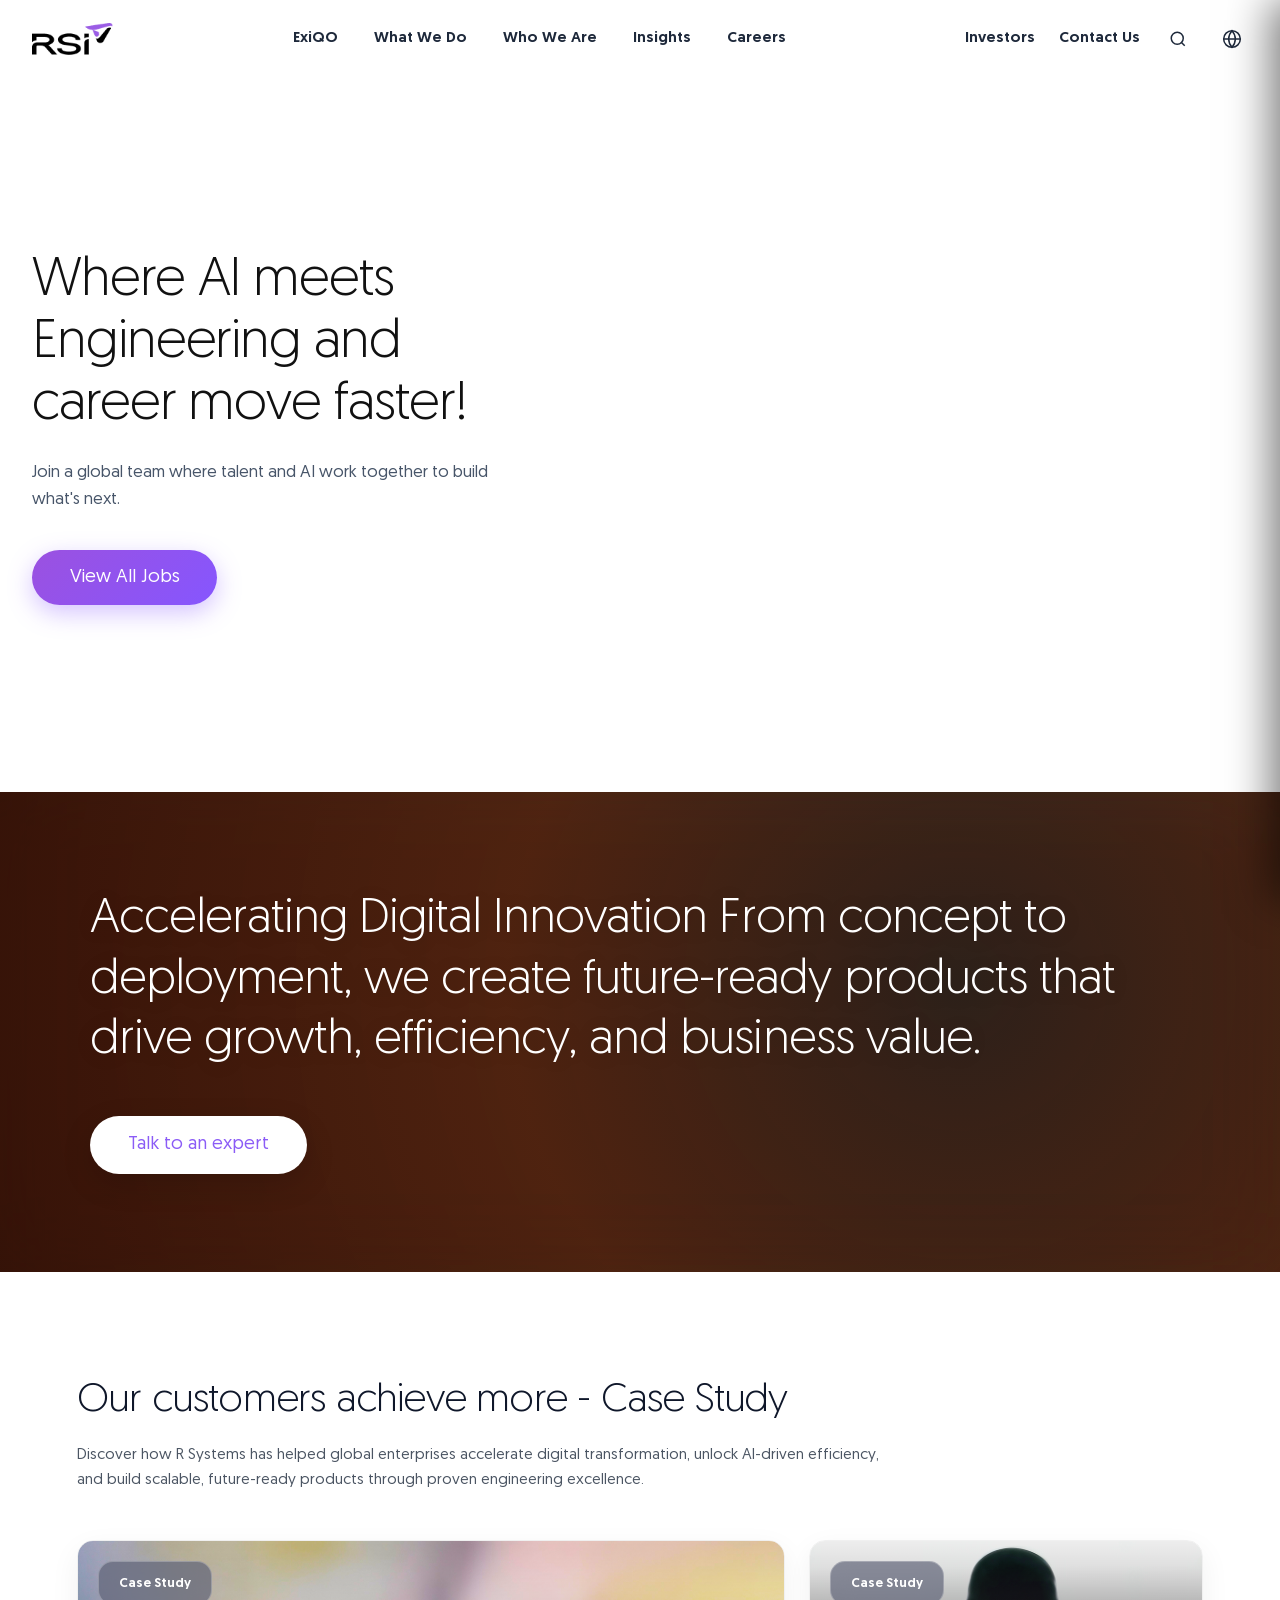
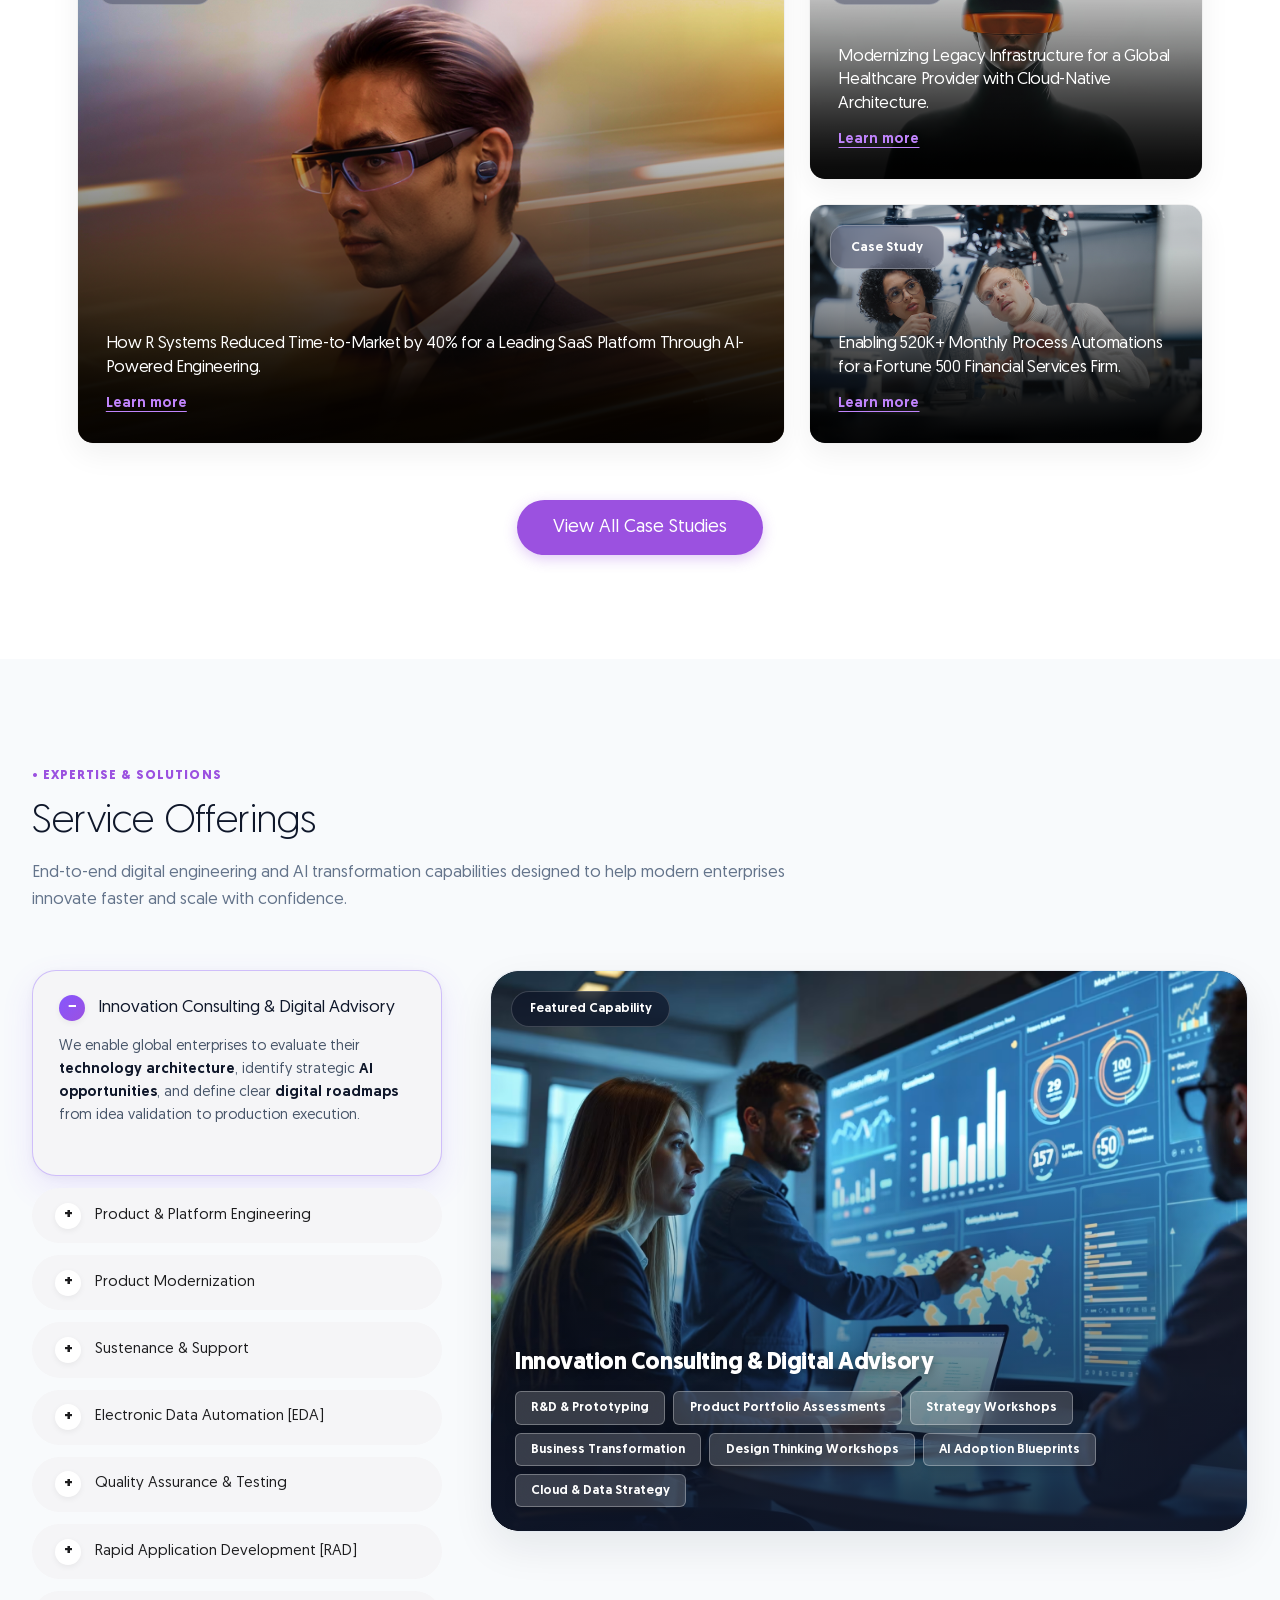
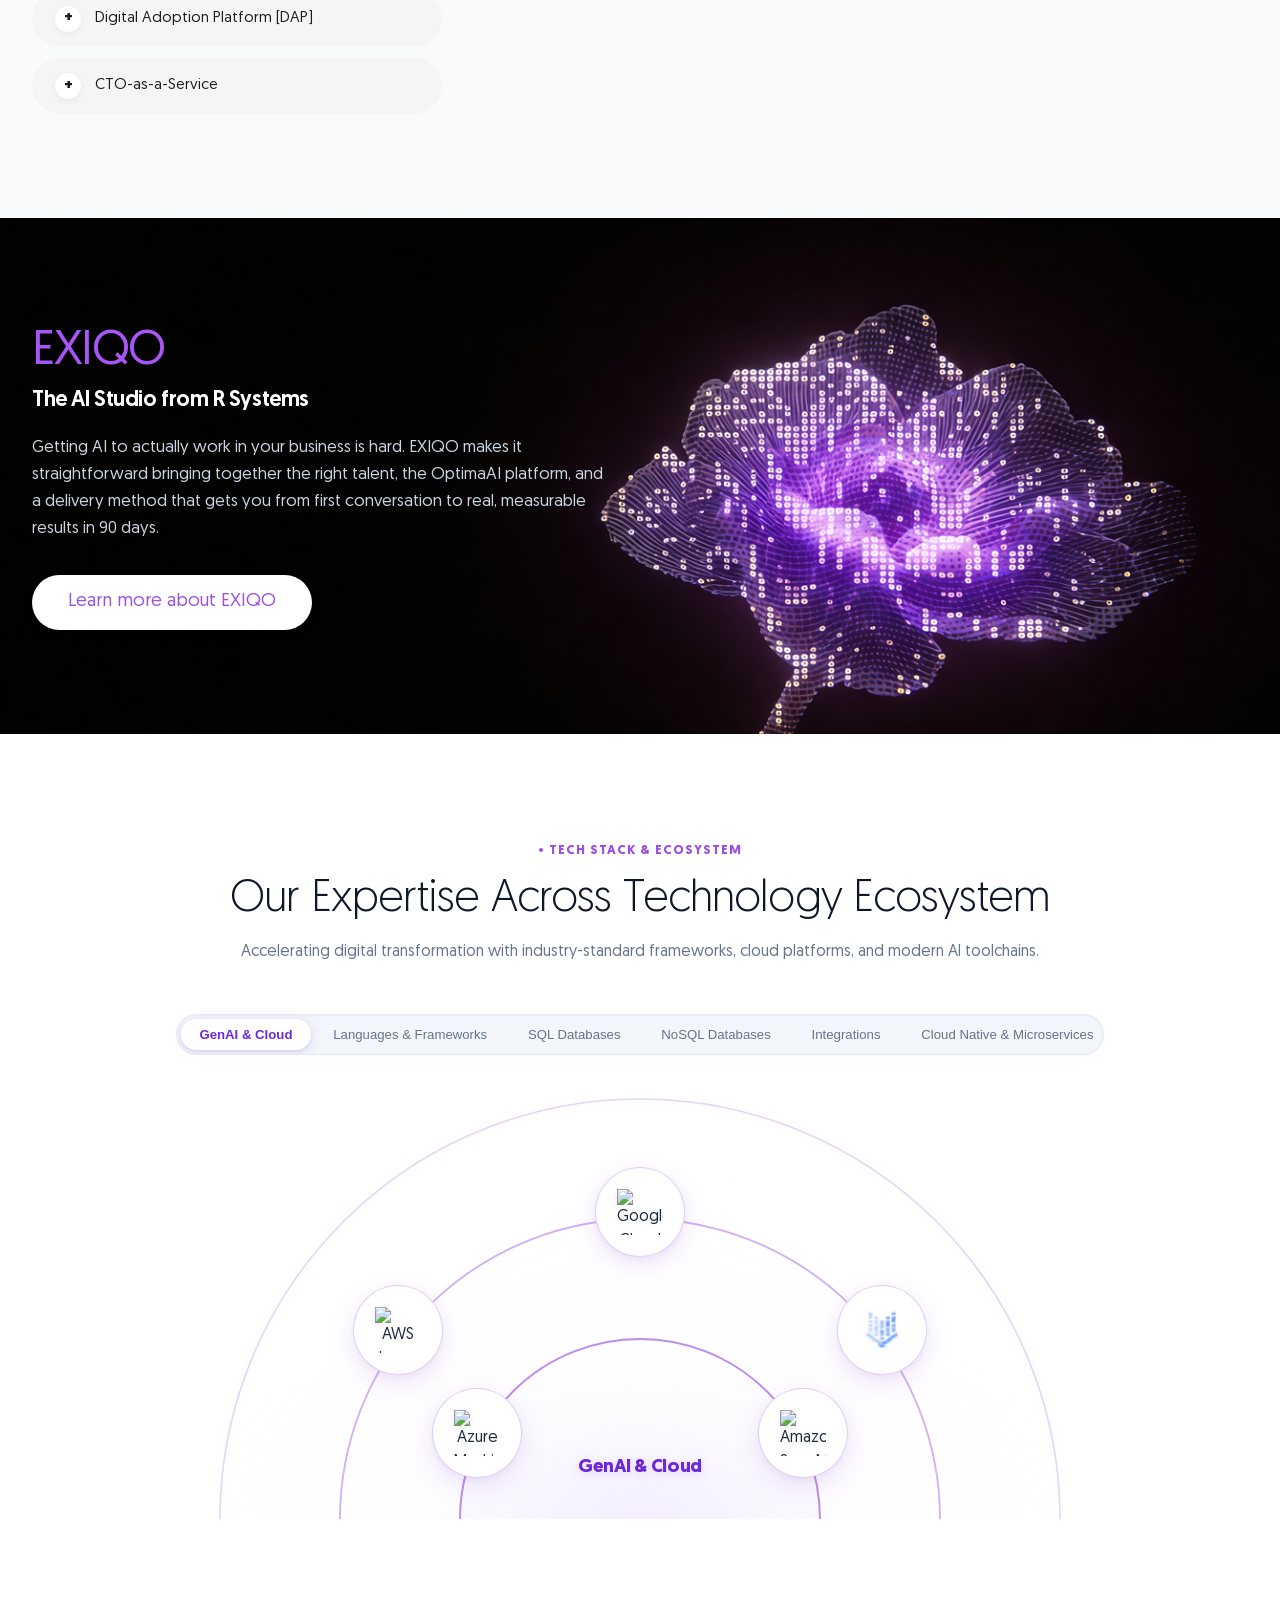
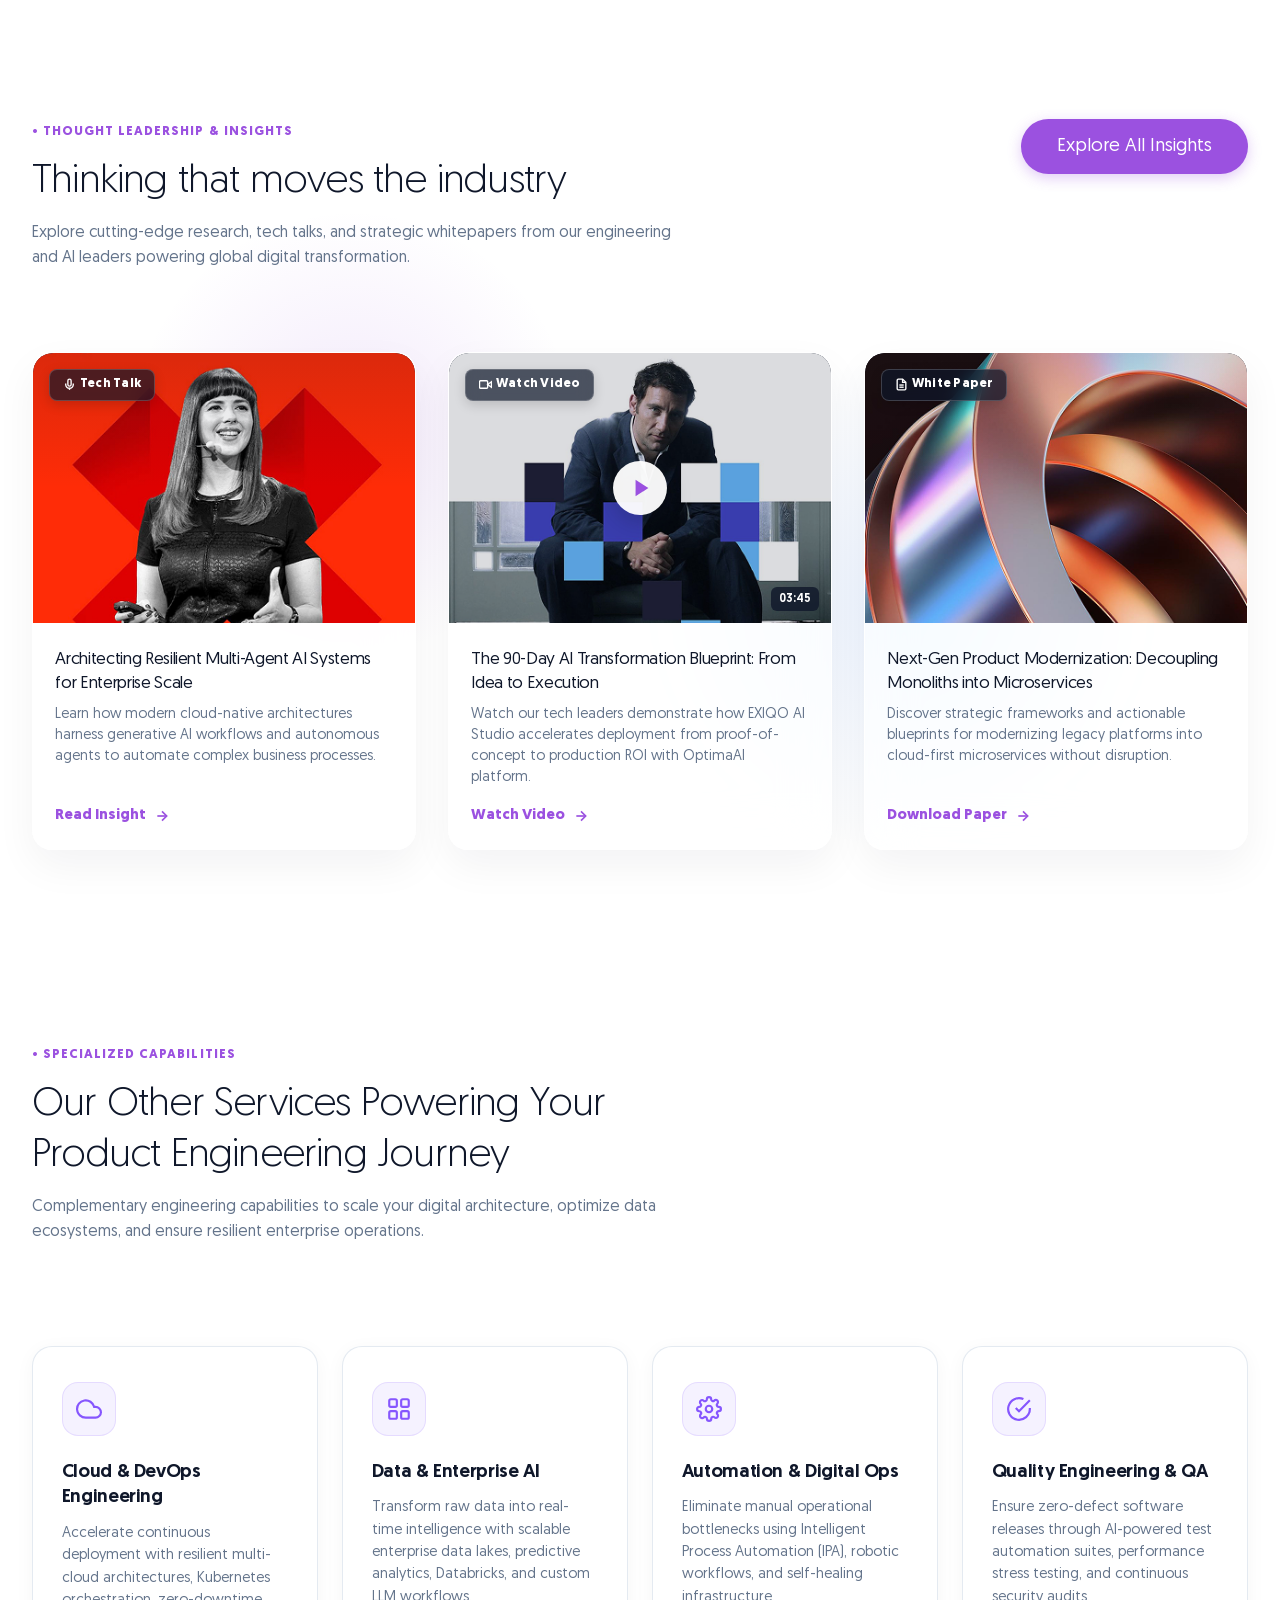
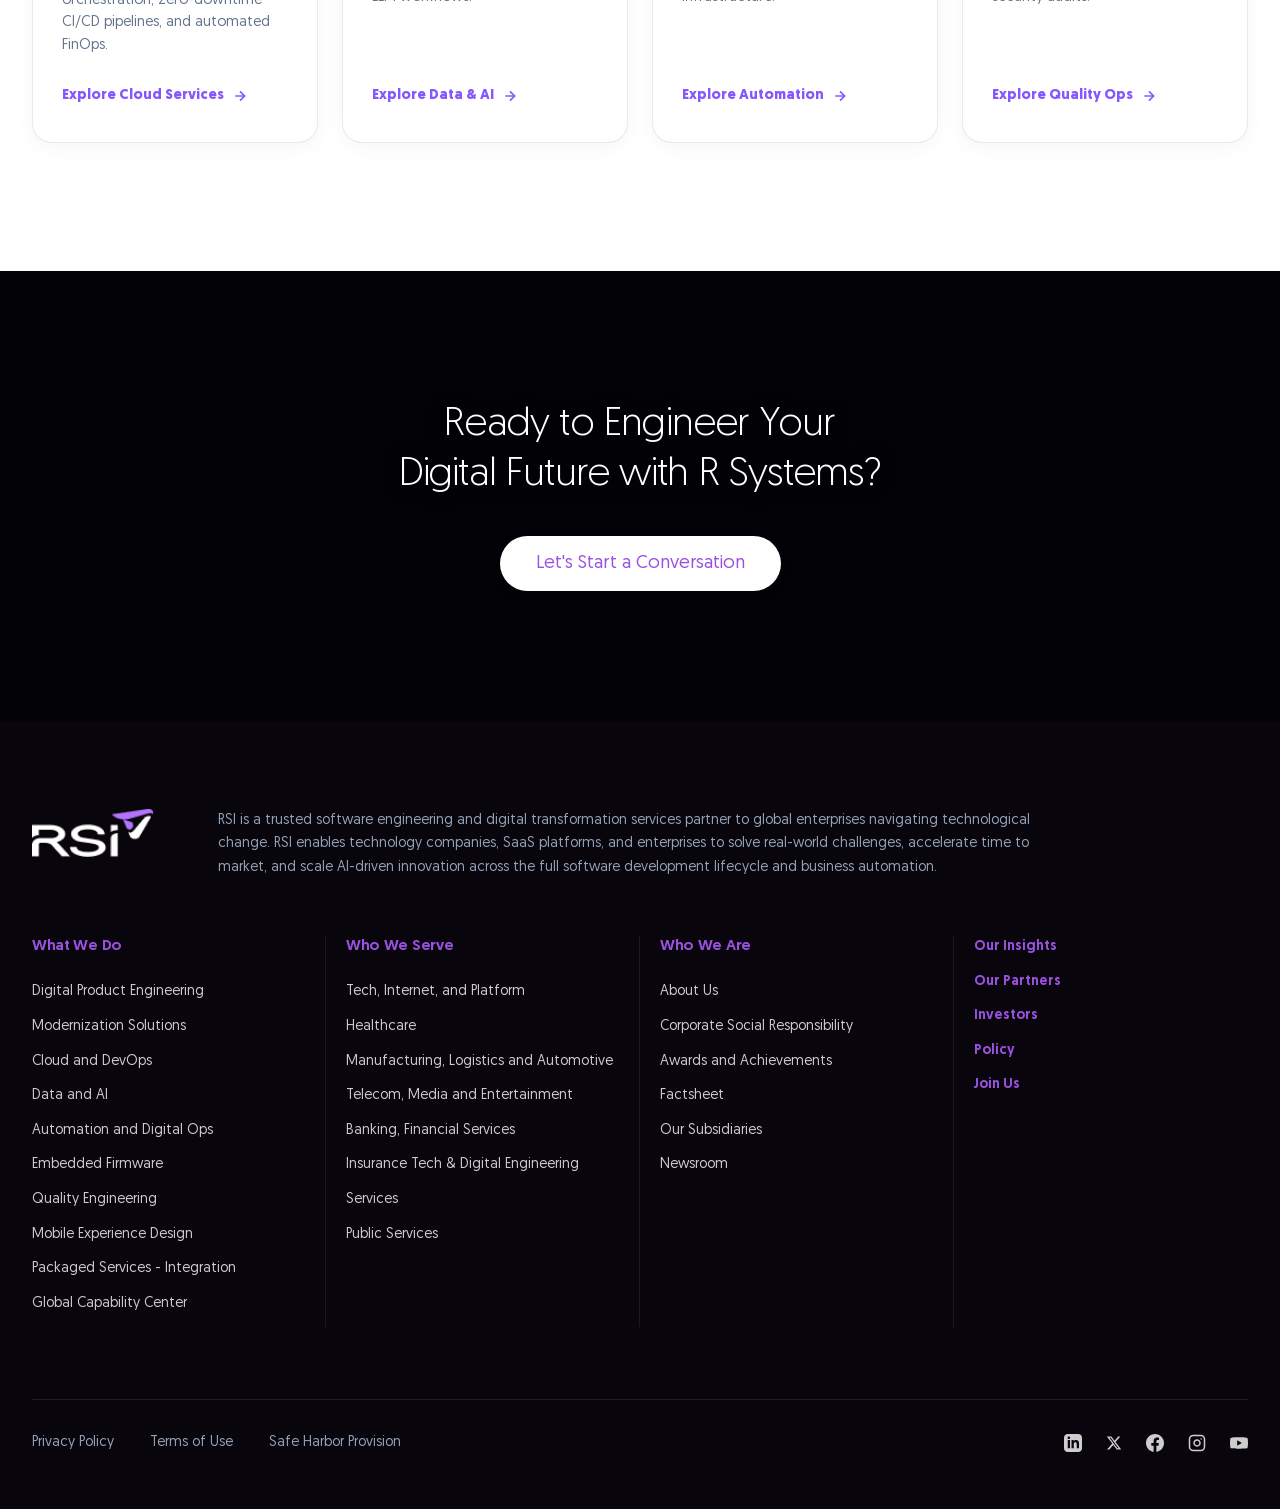
==== commit 424a6aed: "fix" ====
--- a/career.html
+++ b/career.html
@@ -122,9 +122,9 @@
     <!-- Hero Section 1 (SVG Logo Mask Video) -->
     <section class="hero-1">
         <div class="hero-1-left">
-            <h1>Celebrating Our<br>Excellence in Software<br>Product Engineering!</h1>
-            <p>R Systems Named a Major Contender in Everest Group's Software Product Engineering Services PEAK Matrix® Assessment 2024.</p>
-            <a href="#" class="btn btn-purple-pill">Read More</a>
+            <h1>Where AI meets<br>Engineering and<br>career move faster!</h1>
+            <p>Join a global team where talent and AI work together to build what's next.</p>
+            <a href="https://careers.rsystems.com/rsystems/" target="_blank" class="btn btn-purple-pill">View All Jobs</a>
         </div>
 
         <div class="hero-1-right">
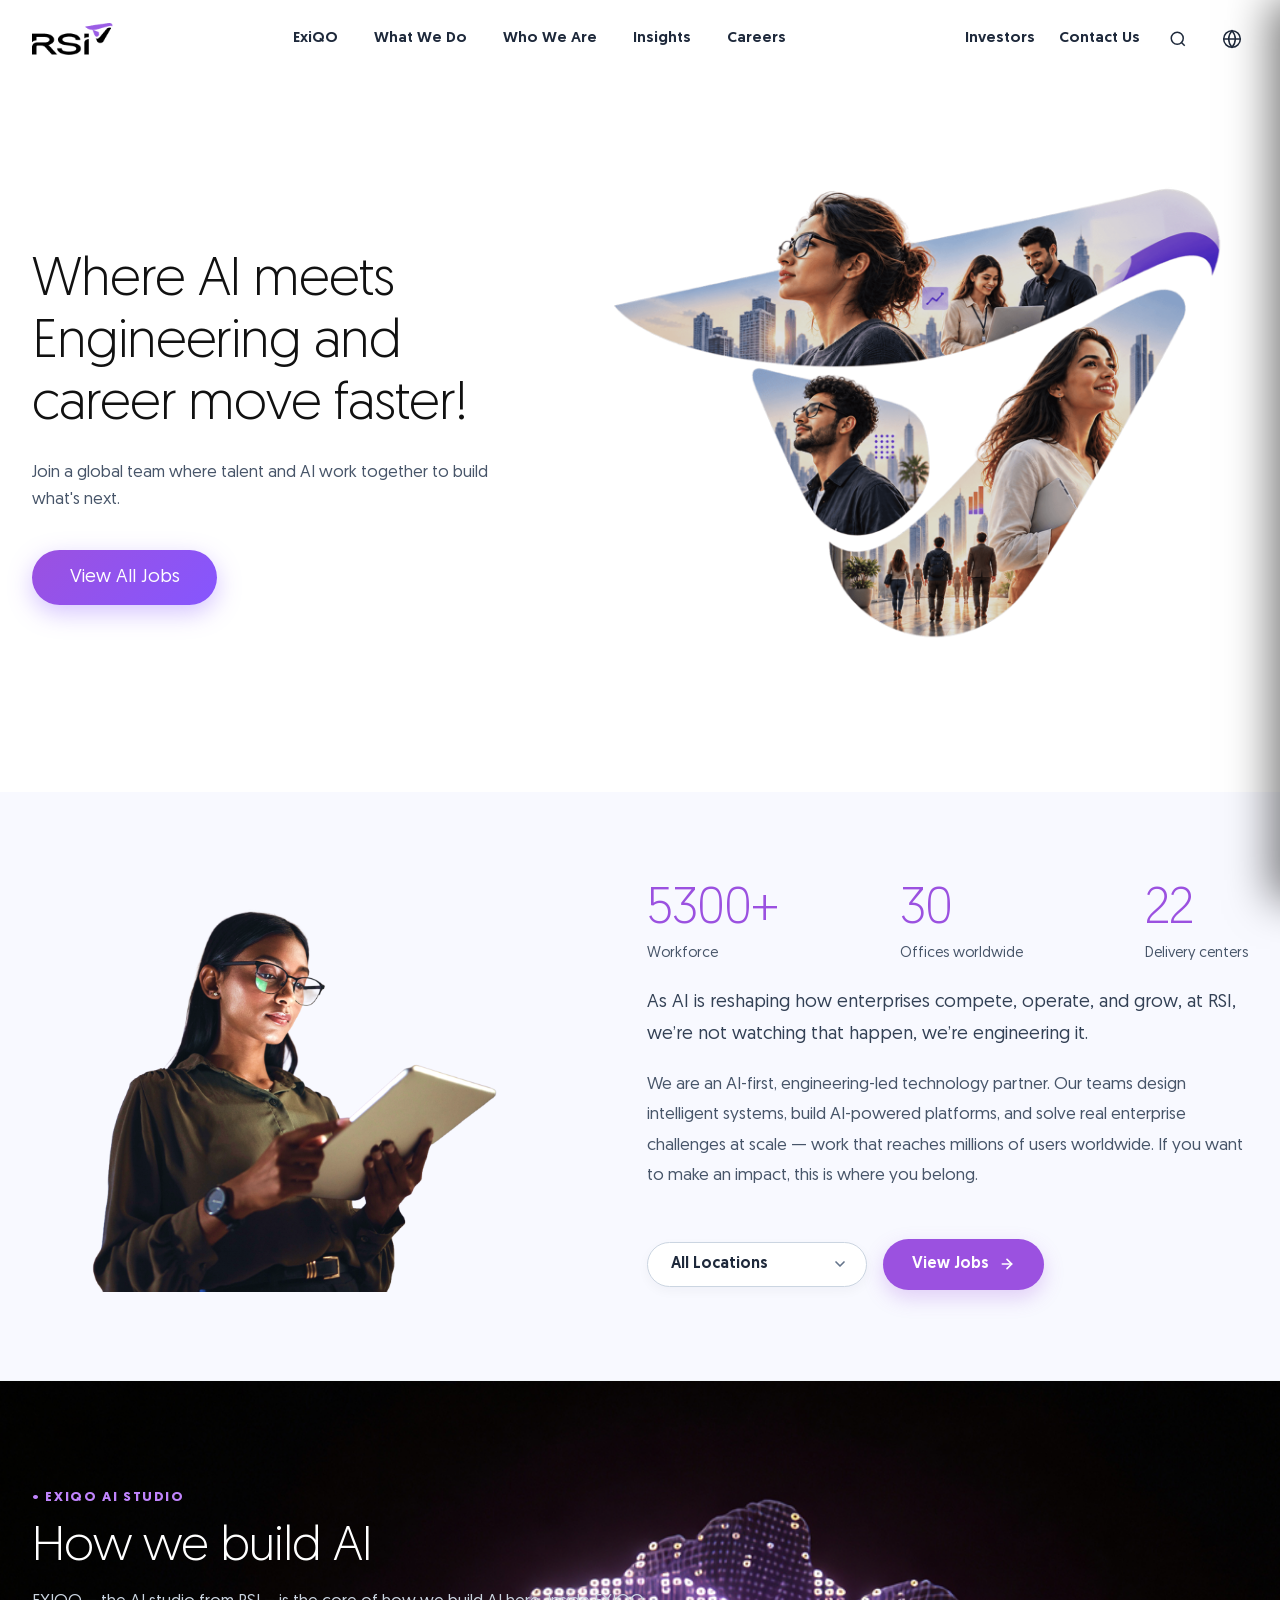
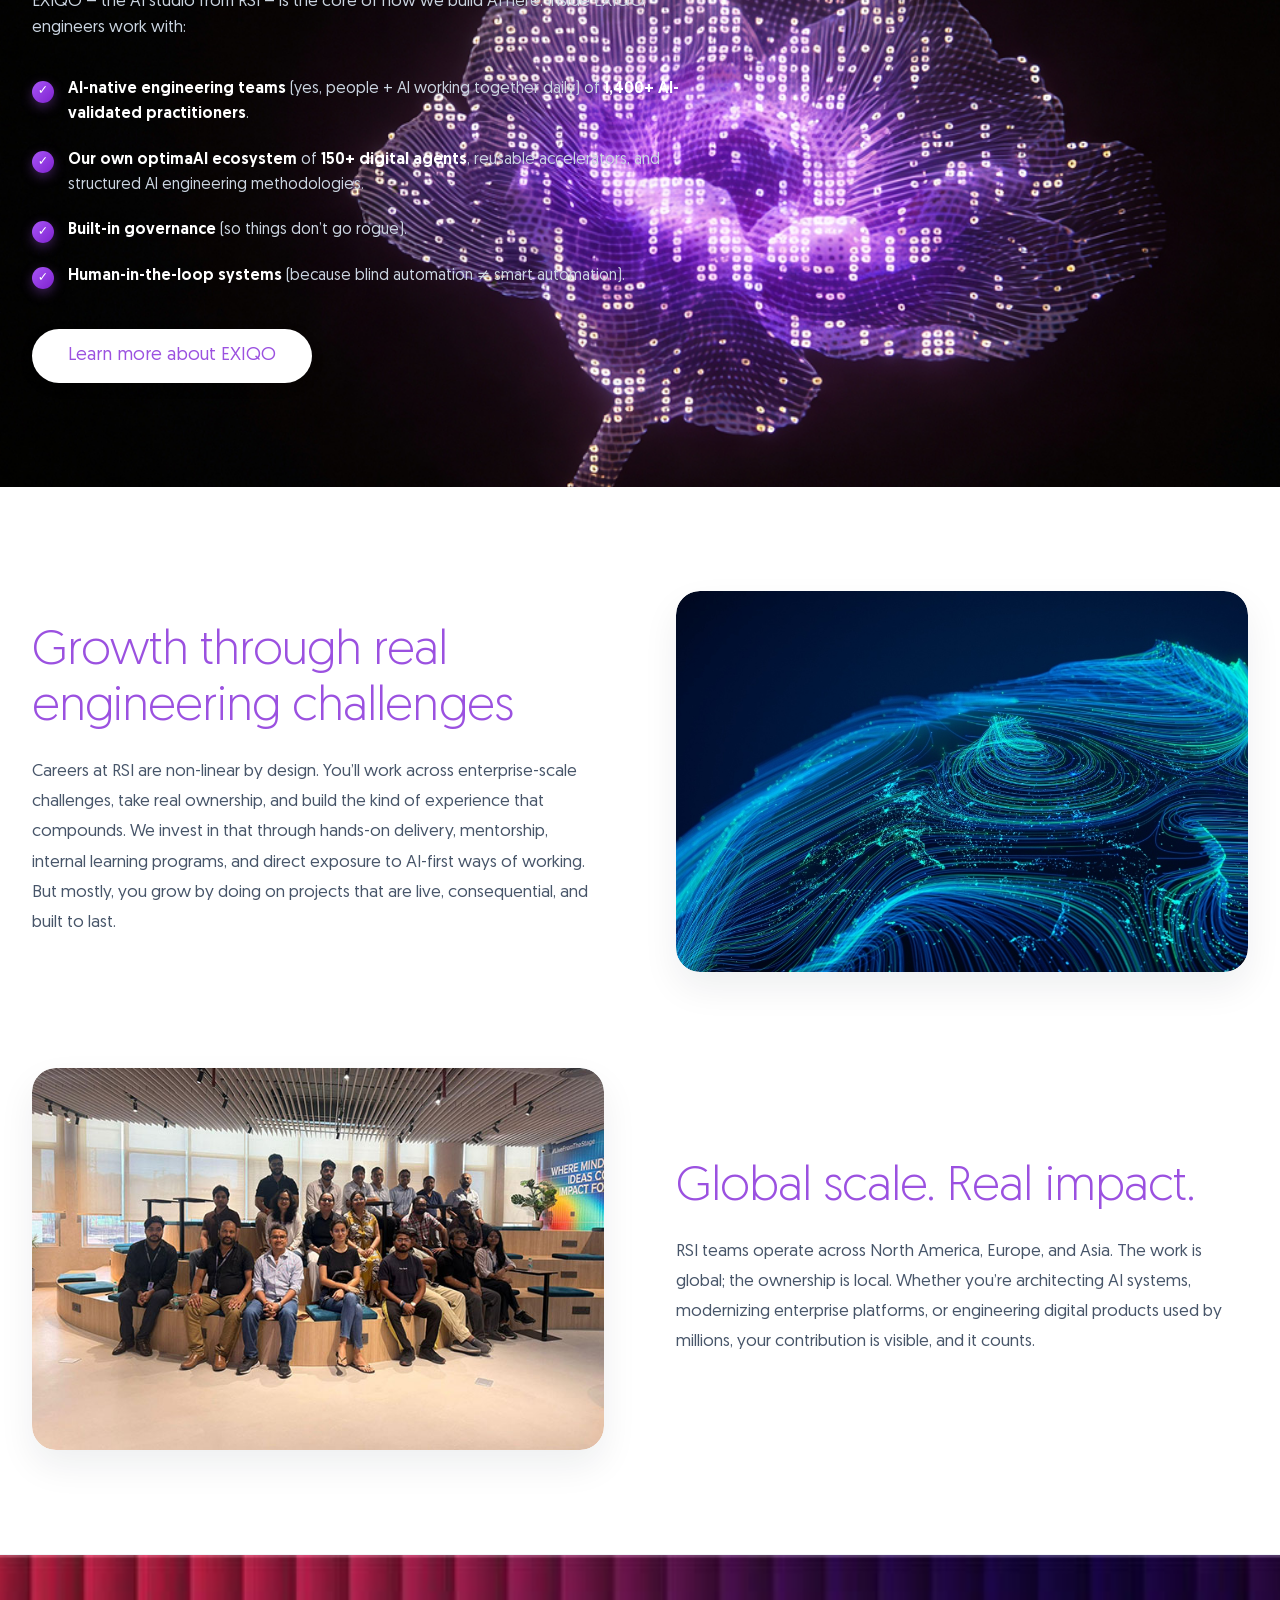
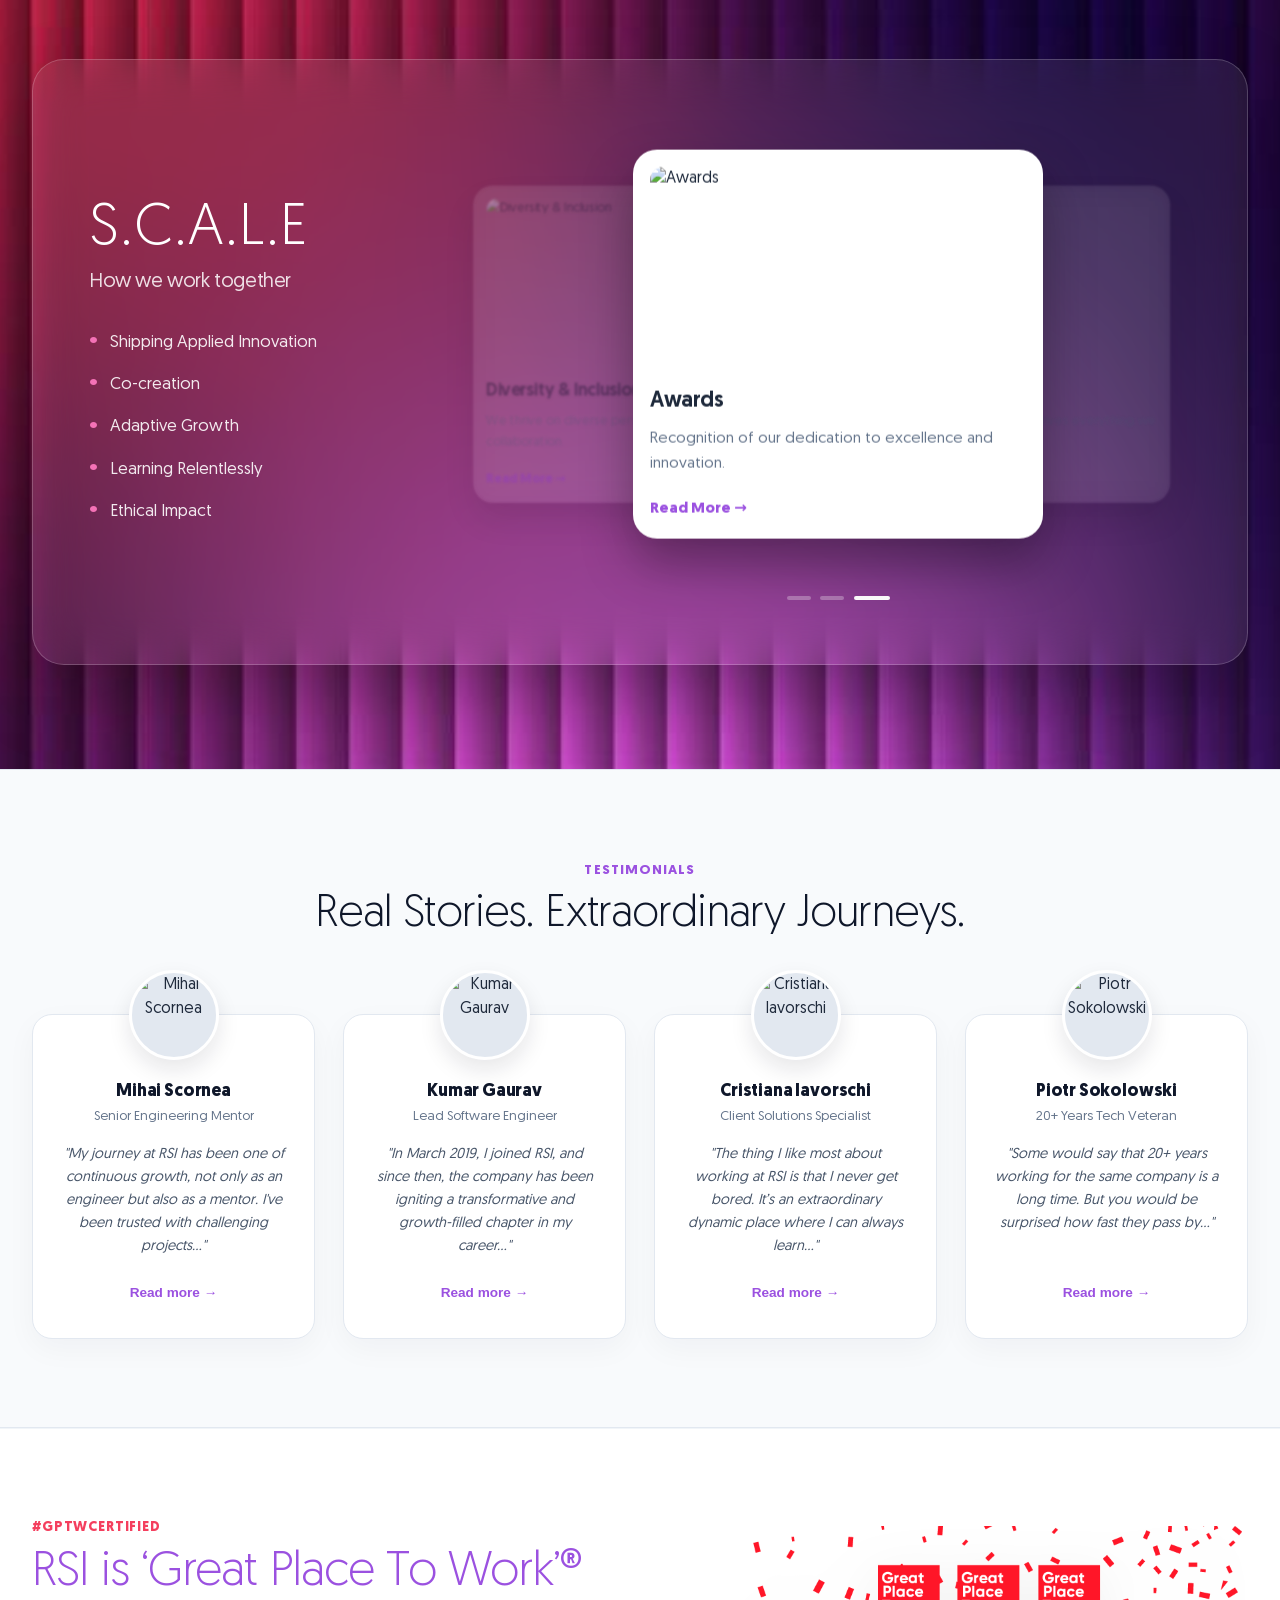
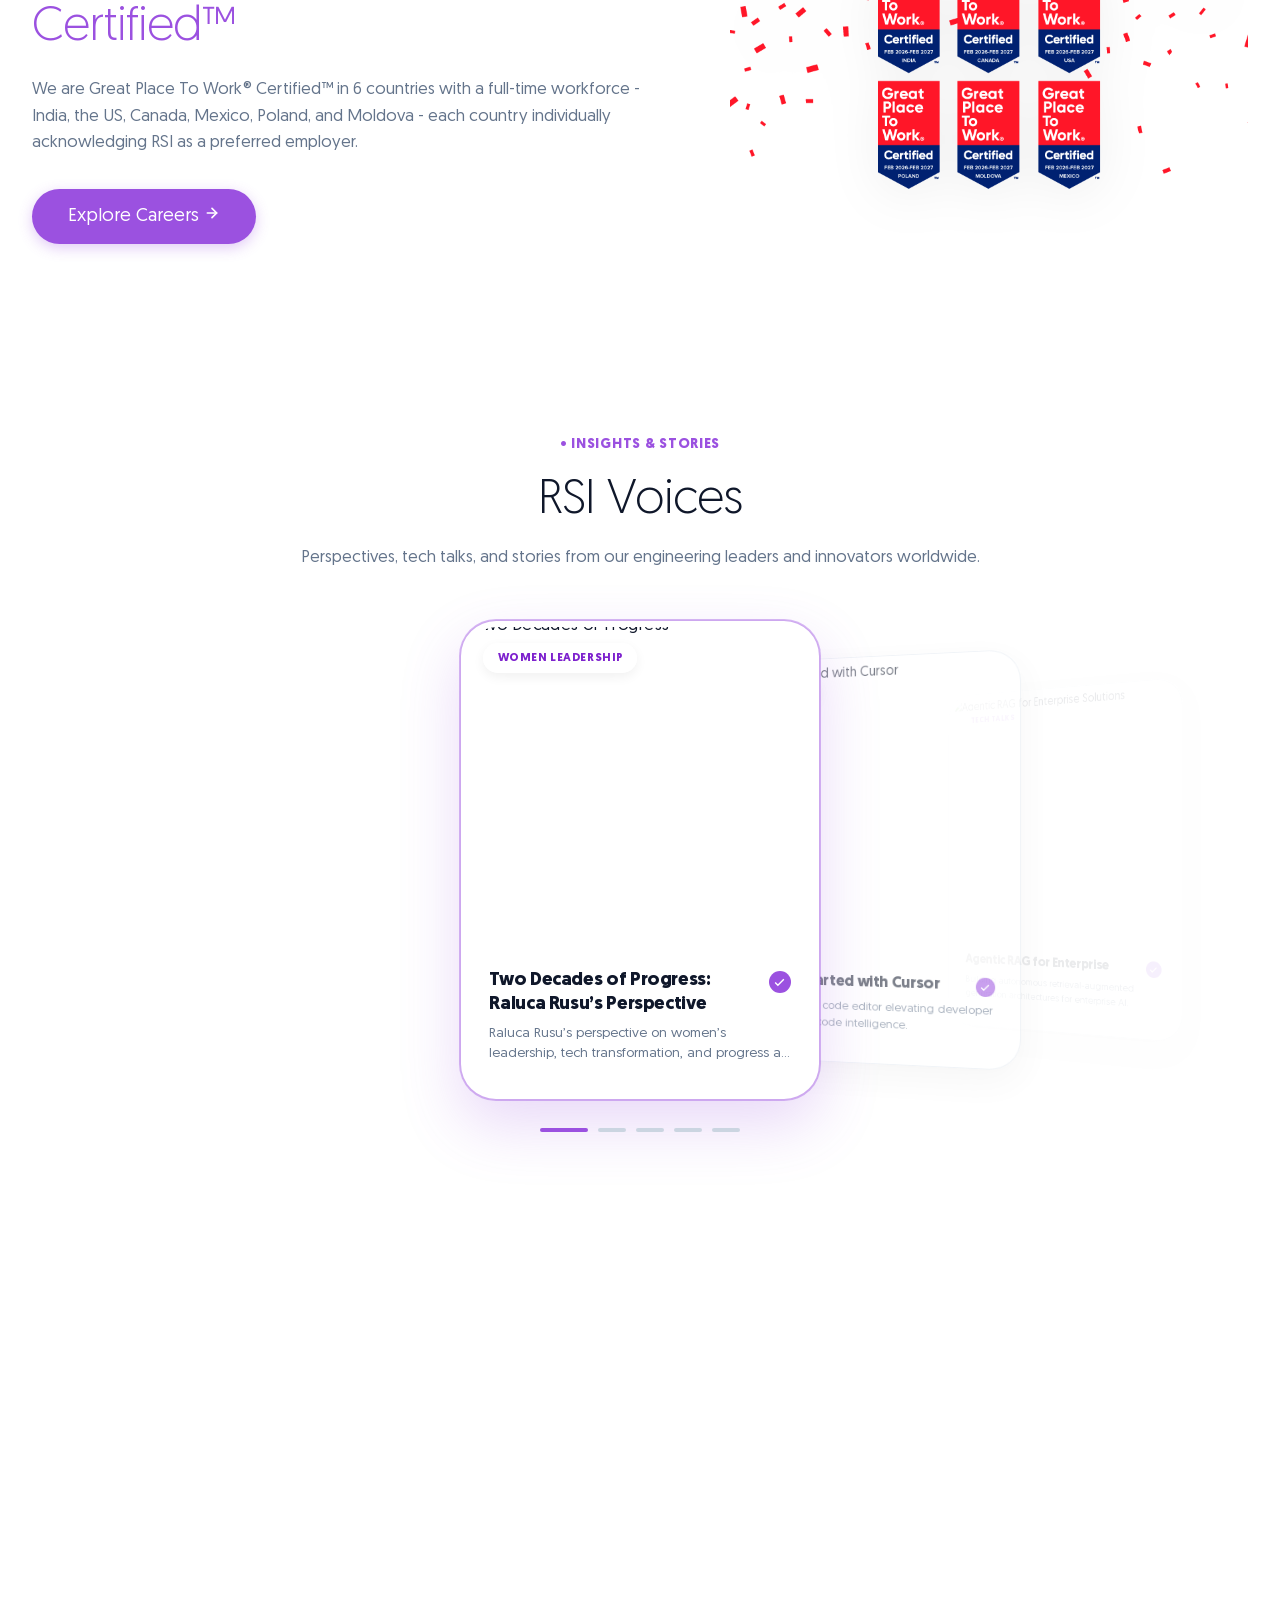
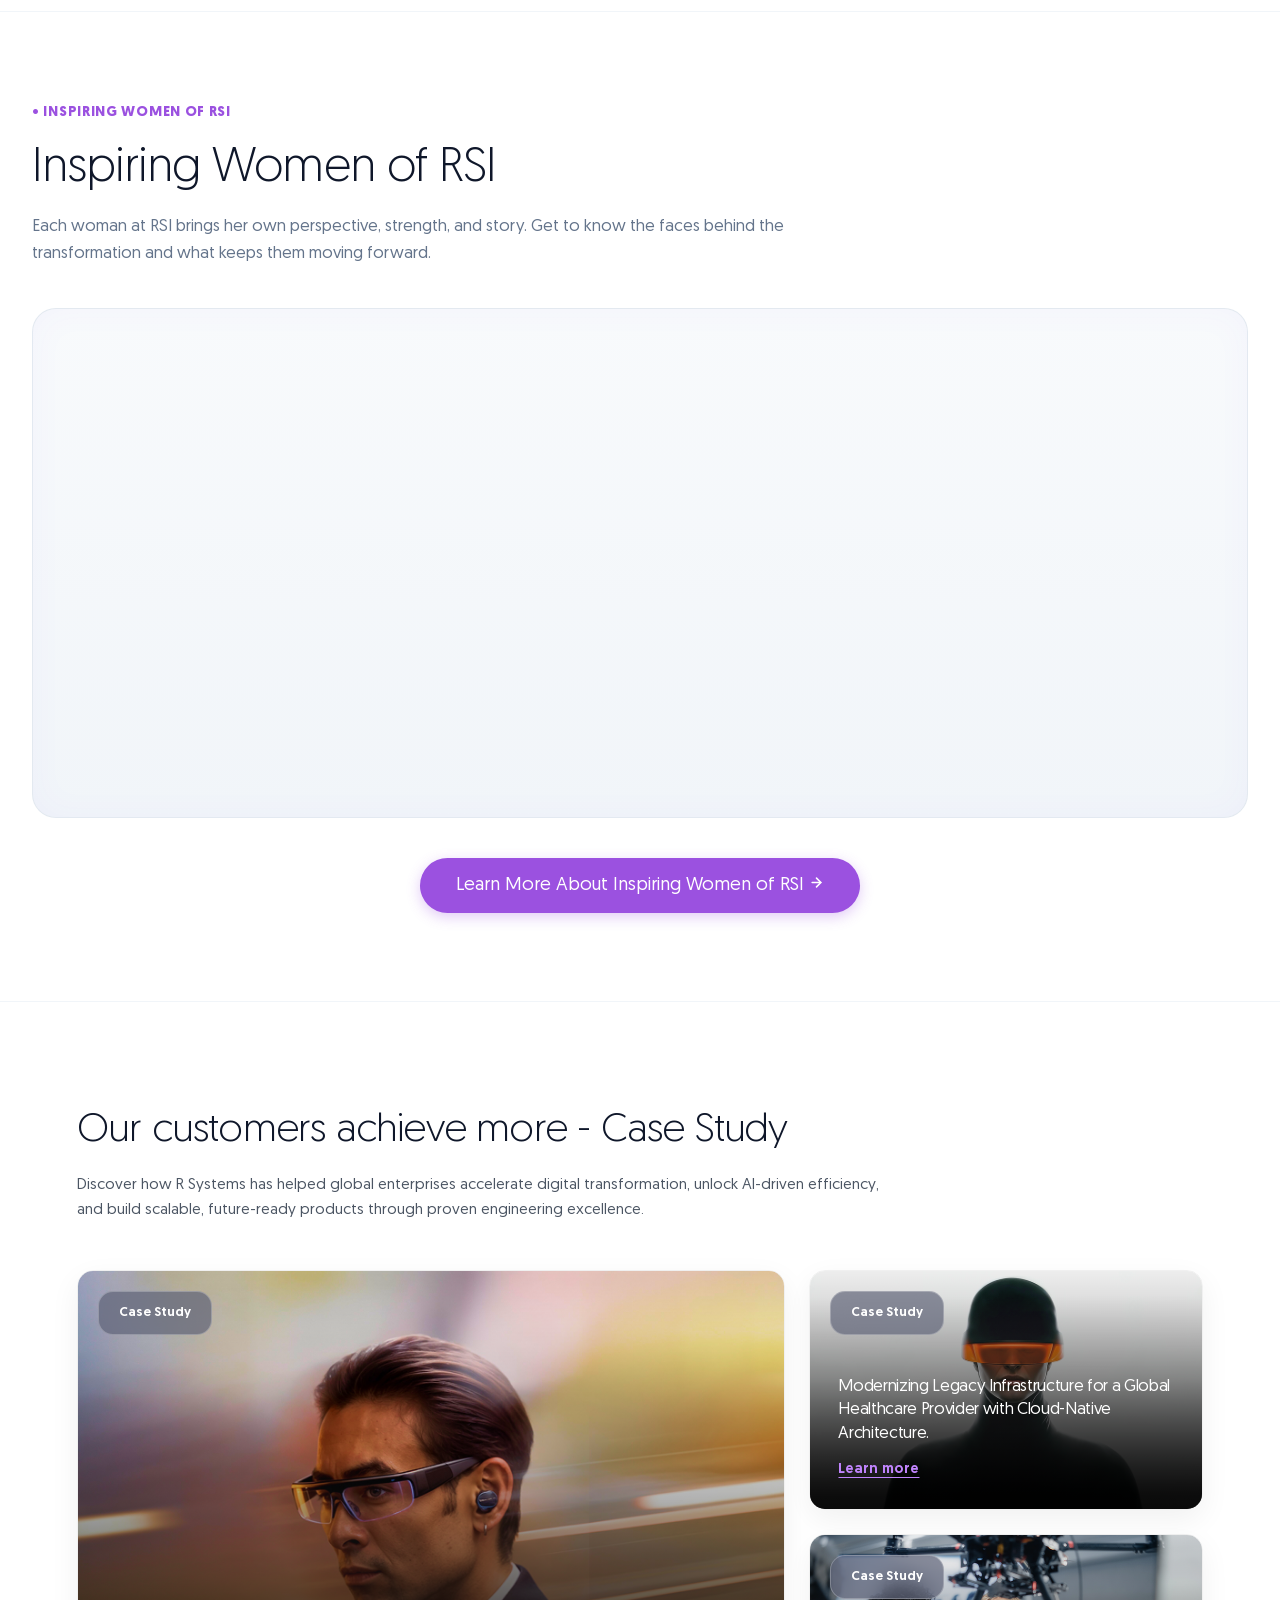
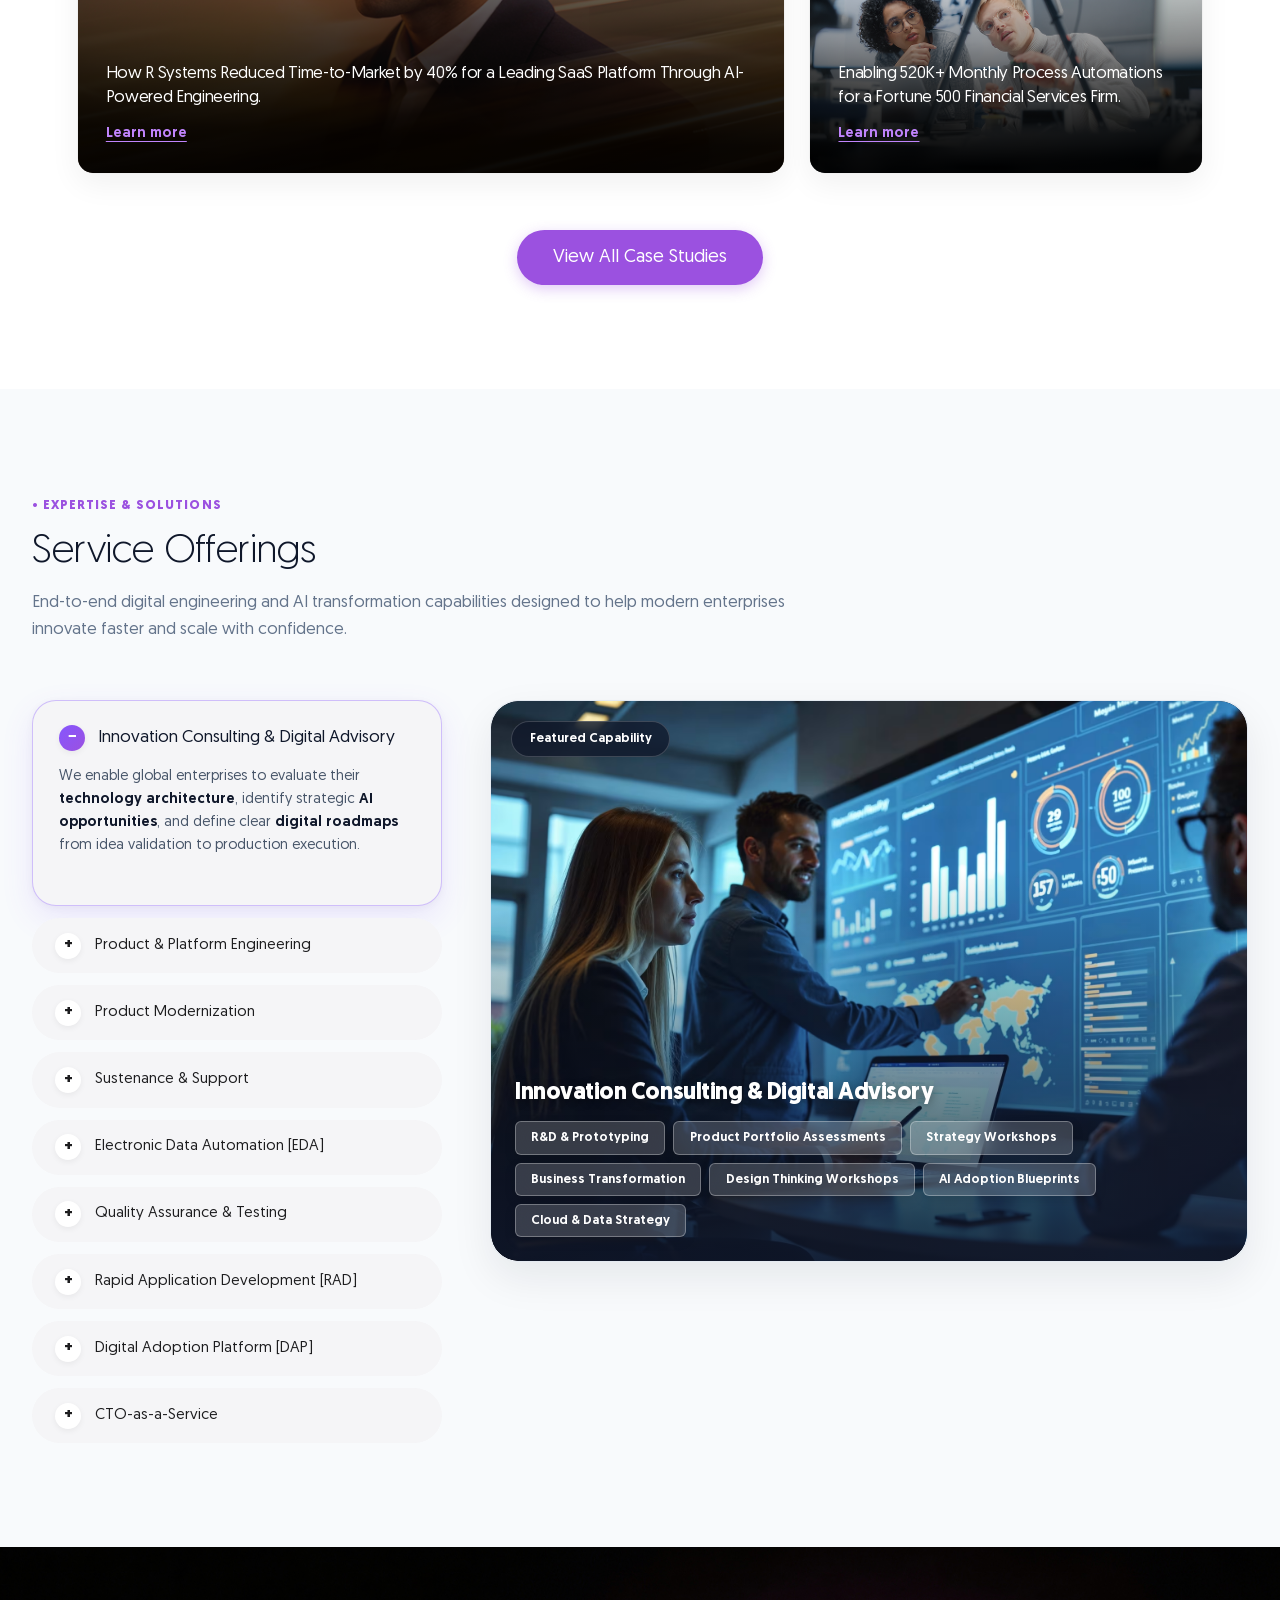
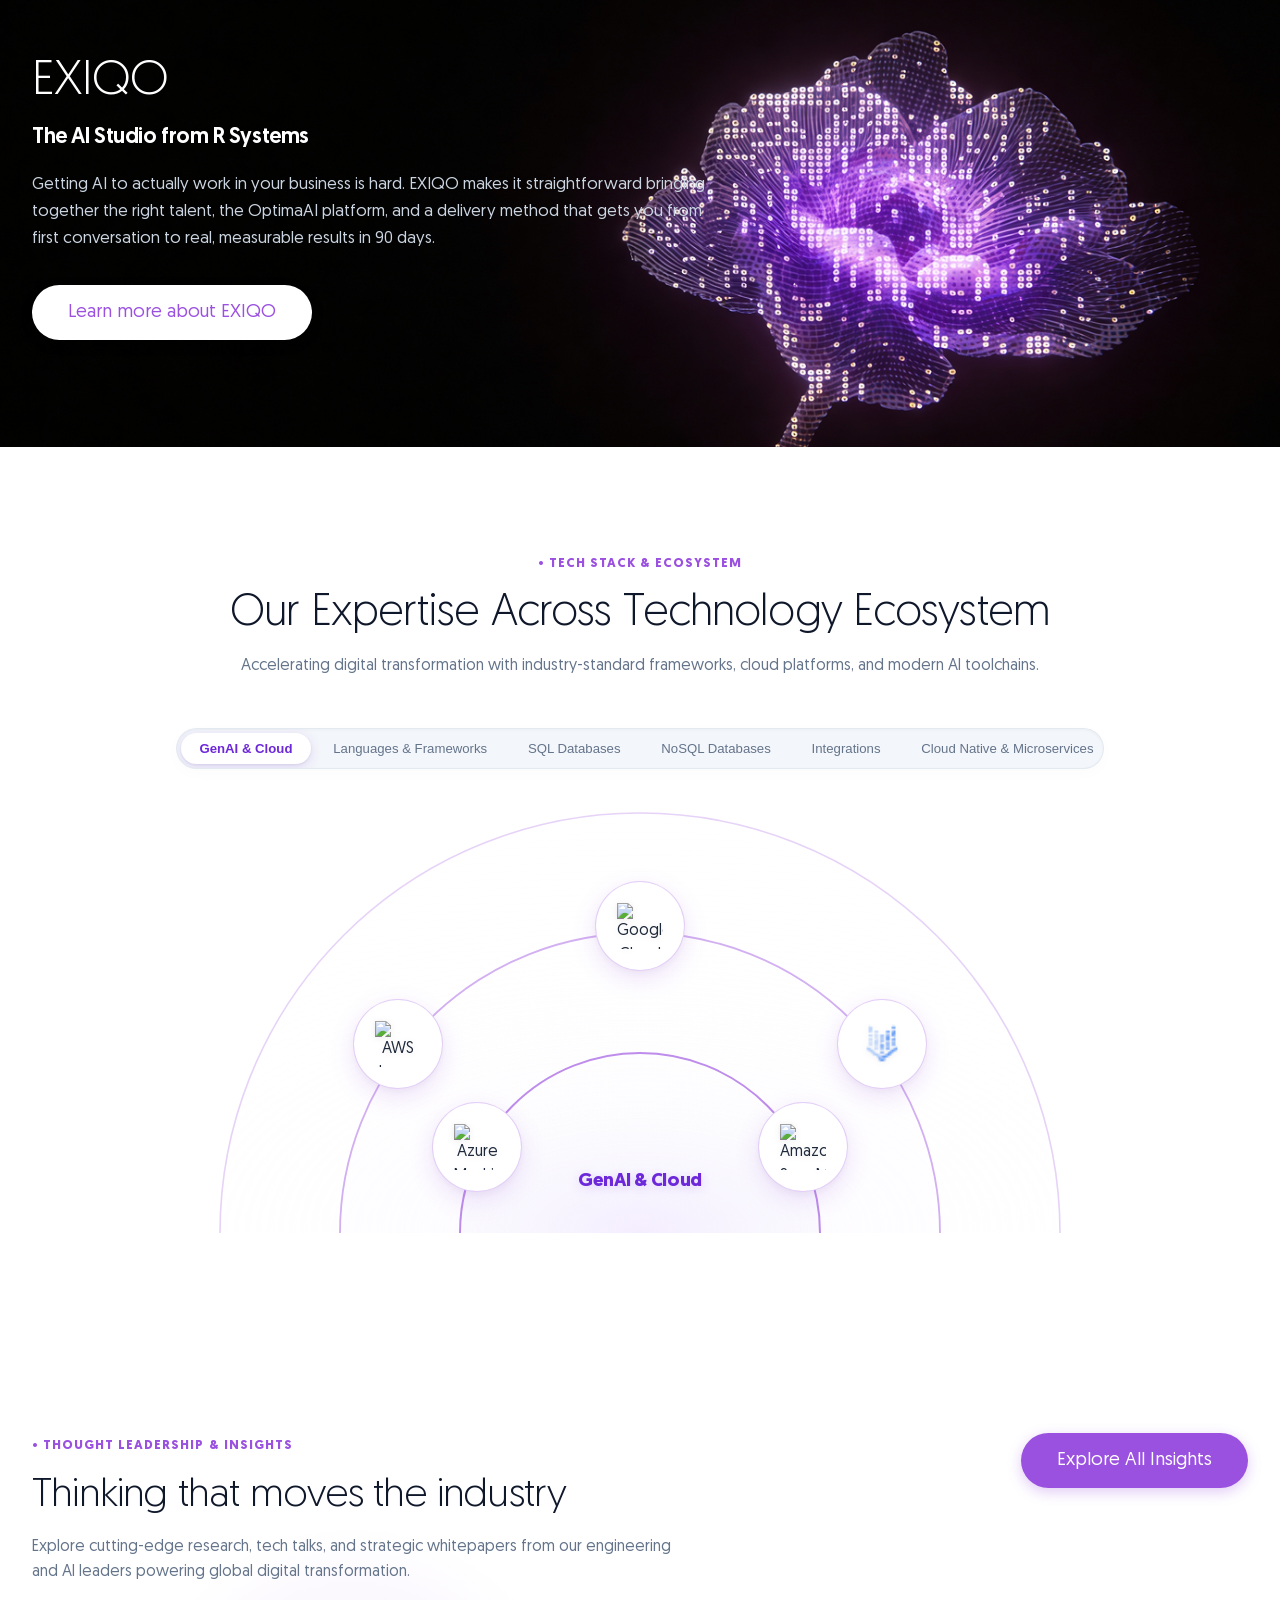
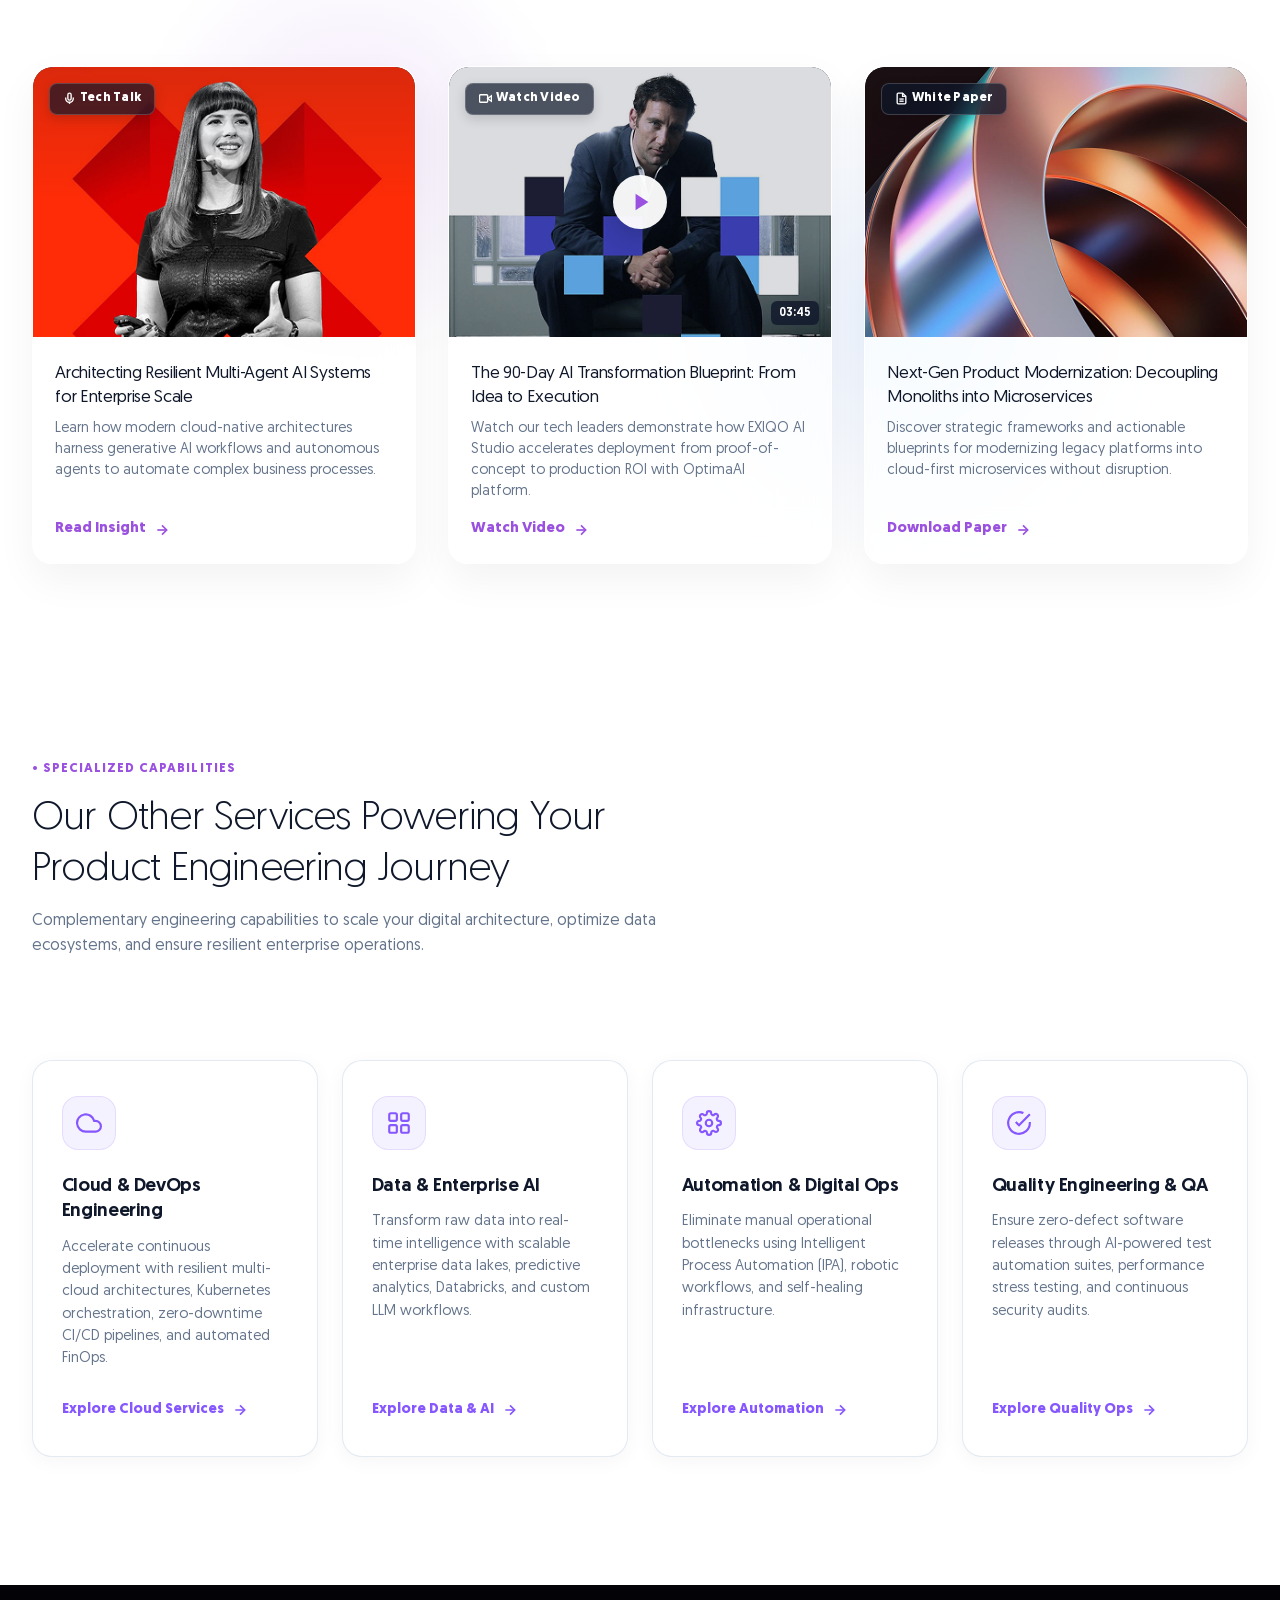
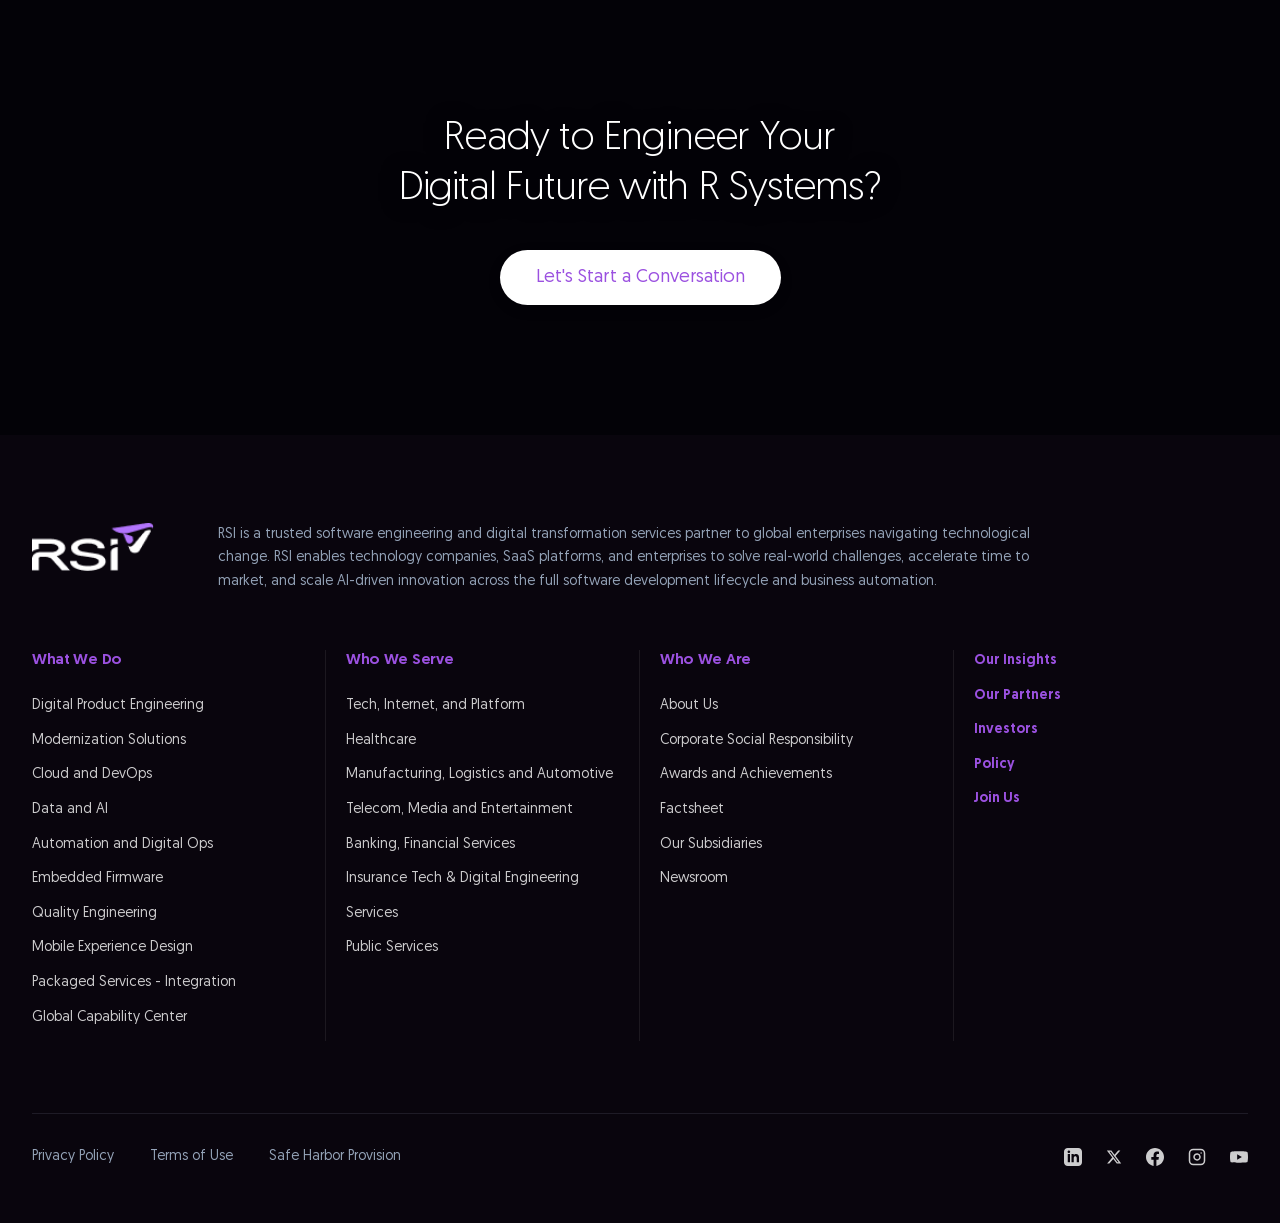
==== commit 763bf2a1: "fix" ====
--- a/career.html
+++ b/career.html
@@ -10,6 +10,1050 @@
     <script src="https://unpkg.com/react@18/umd/react.production.min.js" crossorigin></script>
     <script src="https://unpkg.com/react-dom@18/umd/react-dom.production.min.js" crossorigin></script>
     <script src="https://unpkg.com/ogl@0.0.116/dist/ogl.umd.js"></script>
+    <style>
+        /* Career AI White Impact Section */
+        .career-ai-section {
+            background: #f8f9ff;
+            padding: 5.5rem 2rem;
+            border-bottom: 1px solid #f1f5f9;
+        }
+
+        .career-ai-container {
+            max-width: 1280px;
+            margin: 0 auto;
+            display: grid;
+            grid-template-columns: 0.95fr 1.05fr;
+            gap: 4.5rem;
+            align-items: center;
+        }
+
+        .career-ai-left {
+            display: flex;
+            flex-direction: column;
+            gap: 2rem;
+        }
+
+        .career-ai-img-wrap {
+            position: relative;
+            width: 100%;
+            display: flex;
+            justify-content: center;
+            align-items: flex-end;
+        }
+
+        .girl-bg-mask-video-wrap {
+                position: absolute;
+                top: -10%;
+                left: -20%;
+                width: 115%;
+                height: 100%;
+                mask-image: url('image/r-system.svg');
+                -webkit-mask-image: url('image/r-system.svg');
+                mask-size: contain;
+                -webkit-mask-size: contain;
+                mask-repeat: no-repeat;
+                -webkit-mask-repeat: no-repeat;
+                mask-position: center bottom;
+                -webkit-mask-position: center bottom;
+                z-index: 1;
+                overflow: hidden;
+                pointer-events: none;
+        }
+
+        .girl-bg-mask-video {
+            width: 100%;
+            height: 100%;
+            object-fit: cover;
+            object-position: center;
+            display: block;
+            transform: scale(1.15);
+        }
+
+        .career-ai-img {
+            position: relative;
+            z-index: 2;
+            width: 100%;
+            max-width: 440px;
+            height: auto;
+            display: block;
+            object-fit: contain;
+        }
+
+        .career-ai-stats-row {
+            display: flex;
+            align-items: flex-start;
+            justify-content: space-between;
+            gap: 1.5rem;
+            padding-bottom: 1.5rem;
+        }
+
+        .career-stat-item {
+            display: flex;
+            flex-direction: column;
+        }
+
+        .career-stat-number {
+            font-size: clamp(2.6rem, 4vw, 3.4rem);
+            font-weight: 300;
+            color: #9b51e0;
+            line-height: 1.1;
+            letter-spacing: -0.02em;
+        }
+
+        .career-stat-label {
+            font-size: 0.92rem;
+            color: #475569;
+            font-weight: 400;
+            margin-top: 0.3rem;
+            line-height: 1.35;
+        }
+
+        .career-ai-right {
+            display: flex;
+            flex-direction: column;
+            justify-content: center;
+        }
+
+        .career-ai-text-lead {
+            font-size: 1.15rem;
+            line-height: 1.7;
+            color: #334155;
+            font-weight: 400;
+            margin-bottom: 1.25rem;
+        }
+
+        .career-ai-heading {
+            font-size: clamp(2rem, 3.2vw, 2.6rem);
+            font-weight: 300;
+            color: #0f172a;
+            line-height: 1.15;
+            margin-top: 1rem;
+            margin-bottom: 0.75rem;
+            letter-spacing: -0.02em;
+        }
+
+        .career-ai-list {
+            list-style: none;
+            padding: 0;
+            margin: 1.25rem 0 2rem 0;
+            display: flex;
+            flex-direction: column;
+            gap: 0.85rem;
+        }
+
+        .career-ai-list li {
+            display: flex;
+            align-items: flex-start;
+            gap: 0.85rem;
+            font-size: 1.02rem;
+            line-height: 1.6;
+            color: #334155;
+        }
+
+        .career-ai-list li strong {
+            color: #0f172a;
+            font-weight: 600;
+        }
+
+        .list-bullet-icon {
+            display: inline-flex;
+            align-items: center;
+            justify-content: center;
+            width: 22px;
+            height: 22px;
+            border-radius: 50%;
+            background: #9b51e0;
+            color: #ffffff;
+            font-size: 0.78rem;
+            font-weight: 700;
+            flex-shrink: 0;
+            margin-top: 0.2rem;
+        }
+
+        .career-ai-text-body {
+            font-size: 1.08rem;
+            line-height: 1.75;
+            color: #475569;
+            font-weight: 400;
+            margin-bottom: 2.5rem;
+        }
+
+        .career-ai-select-group {
+            display: flex;
+            align-items: center;
+            gap: 1rem;
+            flex-wrap: wrap;
+            margin-top: 0.5rem;
+        }
+
+        .career-select-wrapper {
+            position: relative;
+            display: inline-flex;
+            align-items: center;
+            min-width: 220px;
+        }
+
+        .career-location-select {
+            appearance: none;
+            -webkit-appearance: none;
+            -moz-appearance: none;
+            width: 100%;
+            padding: 0.85rem 2.8rem 0.85rem 1.4rem;
+            border-radius: 50px;
+            border: 1px solid #cbd5e1;
+            background: #ffffff;
+            color: #1e293b;
+            font-size: 0.98rem;
+            font-weight: 500;
+            font-family: inherit;
+            cursor: pointer;
+            outline: none;
+            transition: all 0.3s ease;
+            box-shadow: 0 4px 12px rgba(15, 23, 42, 0.04);
+        }
+
+        .career-location-select:hover,
+        .career-location-select:focus {
+            border-color: #9b51e0;
+            box-shadow: 0 6px 16px rgba(155, 81, 224, 0.15);
+        }
+
+        .career-select-wrapper .select-chevron {
+            position: absolute;
+            right: 1.2rem;
+            color: #64748b;
+            pointer-events: none;
+            transition: color 0.3s ease;
+        }
+
+        .career-location-select:hover + .select-chevron,
+        .career-location-select:focus + .select-chevron {
+            color: #9b51e0;
+        }
+
+        .hero-1-right {
+            position: absolute !important;
+            right: 2rem !important;
+            top: 52% !important;
+            transform: translateY(-50%) !important;
+            width: 48vw !important;
+            max-width: 680px !important;
+            height: 82% !important;
+            z-index: 1 !important;
+            pointer-events: none;
+            display: flex !important;
+            justify-content: flex-end !important;
+            align-items: center !important;
+        }
+
+        .hero-static-img {
+            width: 110%;
+            height: 100%;
+            object-fit: contain;
+            object-position: right center;
+            display: block;
+        }
+
+        .career-ai-btn {
+            display: inline-flex;
+            align-items: center;
+            gap: 0.6rem;
+            padding: 0.85rem 1.8rem;
+            border-radius: 50px;
+            background: #9b51e0;
+            color: #ffffff;
+            font-size: 0.98rem;
+            font-weight: 500;
+            text-decoration: none;
+            transition: all 0.3s cubic-bezier(0.16, 1, 0.3, 1);
+            box-shadow: 0 8px 20px rgba(155, 81, 224, 0.25);
+        }
+
+        .career-ai-btn:hover {
+            background: #8537cc;
+            transform: translateY(-2px);
+            box-shadow: 0 12px 28px rgba(155, 81, 224, 0.35);
+        }
+
+        .career-ai-btn svg {
+            transition: transform 0.3s ease;
+        }
+
+        .career-ai-btn:hover svg {
+            transform: translateX(3px);
+        }
+
+        @media (max-width: 992px) {
+            .career-ai-container {
+                grid-template-columns: 1fr;
+                gap: 3rem;
+            }
+            .career-ai-stats-row {
+                flex-wrap: wrap;
+                gap: 2rem;
+            }
+        }
+
+        @media (max-width: 640px) {
+            .career-ai-left-group {
+                grid-template-columns: 1fr;
+                gap: 2.5rem;
+            }
+        }
+
+        /* EXIQO Custom Career Section Styling */
+        .exiqo-eyebrow {
+            display: inline-block;
+            font-size: 0.85rem;
+            font-weight: 600;
+            color: #c084fc;
+            letter-spacing: 0.12em;
+            text-transform: uppercase;
+            margin-bottom: 0.75rem;
+        }
+
+        .exiqo-content {
+            max-width: 680px !important;
+        }
+
+        .exiqo-content h2 {
+            font-size: clamp(2.2rem, 3.8vw, 3.2rem) !important;
+            font-weight: 300 !important;
+            color: #ffffff !important;
+            line-height: 1.15 !important;
+            margin-bottom: 0.75rem !important;
+            letter-spacing: -0.02em !important;
+        }
+
+        .exiqo-lead {
+            font-size: 1.08rem;
+            line-height: 1.65;
+            color: #e2e8f0;
+            font-weight: 400;
+            margin-bottom: 1.75rem;
+        }
+
+        .exiqo-features-list {
+            list-style: none;
+            padding: 0;
+            margin: 0 0 2.25rem 0;
+            display: flex;
+            flex-direction: column;
+            gap: 0.9rem;
+        }
+
+        .exiqo-feature-item {
+            display: flex;
+            align-items: flex-start;
+            gap: 0.85rem;
+            padding: 0.2rem 0;
+            background: transparent;
+            border: none;
+            backdrop-filter: none;
+            -webkit-backdrop-filter: none;
+        }
+
+        .exiqo-icon-badge {
+            display: inline-flex;
+            align-items: center;
+            justify-content: center;
+            width: 22px;
+            height: 22px;
+            border-radius: 50%;
+            background: linear-gradient(135deg, #a855f7 0%, #7e22ce 100%);
+            color: #ffffff;
+            font-size: 0.78rem;
+            font-weight: 700;
+            flex-shrink: 0;
+            margin-top: 0.2rem;
+            box-shadow: 0 4px 12px rgba(168, 85, 247, 0.35);
+        }
+
+        .exiqo-feature-text {
+            font-size: 1rem;
+            line-height: 1.55;
+            color: #cbd5e1;
+            font-weight: 400;
+        }
+
+        .exiqo-feature-text strong {
+            color: #ffffff;
+            font-weight: 500;
+        }
+
+        /* Career Impact Feature Rows Section */
+        .career-impact-features {
+            background: #ffffff;
+            padding: 6.5rem 2rem;
+            position: relative;
+            border-bottom: 1px solid #f1f5f9;
+        }
+
+        .career-impact-container {
+            max-width: 1280px;
+            margin: 0 auto;
+            display: flex;
+            flex-direction: column;
+            gap: 6rem;
+        }
+
+        .career-impact-card {
+            background: transparent;
+            border-radius: 0;
+            padding: 0;
+            display: grid;
+            grid-template-columns: 1fr 1fr;
+            gap: 4.5rem;
+            align-items: center;
+            border: none;
+            box-shadow: none;
+        }
+
+        .career-impact-text h2 {
+            font-size: clamp(2.2rem, 3.8vw, 3.2rem);
+            font-weight: 300;
+            color: #9b51e0;
+            line-height: 1.15;
+            margin-bottom: 1.25rem;
+            letter-spacing: -0.02em;
+        }
+
+        .career-impact-text p {
+            font-size: 1.08rem;
+            line-height: 1.75;
+            color: #475569;
+            font-weight: 400;
+            margin: 0;
+        }
+
+        .career-impact-media {
+            width: 100%;
+            height: 100%;
+            min-height: 340px;
+            display: flex;
+            align-items: center;
+            justify-content: center;
+            overflow: hidden;
+            border-radius: 24px;
+            position: relative;
+            box-shadow: 0 16px 36px rgba(15, 23, 42, 0.07);
+        }
+
+        .career-impact-img {
+            width: 100%;
+            height: 100%;
+            max-height: 400px;
+            object-fit: cover;
+            display: block;
+            border-radius: 24px;
+            transition: transform 0.5s cubic-bezier(0.16, 1, 0.3, 1);
+        }
+
+        .career-impact-media:hover .career-impact-img {
+            transform: scale(1.03);
+        }
+
+        @media (max-width: 992px) {
+            .career-impact-card,
+            .career-impact-card.reverse {
+                grid-template-columns: 1fr;
+                padding: 2.5rem 2rem;
+                gap: 2.5rem;
+            }
+            .career-impact-card.reverse .career-impact-media {
+                order: 2;
+            }
+            .career-impact-card.reverse .career-impact-text {
+                order: 1;
+            }
+        }
+
+        /* S.C.A.L.E Culture Section */
+        .scale-culture-section {
+            background: url('image/scale-bg.png') no-repeat center center;
+            background-size: cover;
+            padding: 6.5rem 2rem;
+            position: relative;
+            overflow: hidden;
+        }
+
+        .scale-culture-container {
+            max-width: 1280px;
+            margin: 0 auto;
+        }
+
+        .scale-glass-stage {
+            background: rgba(255, 255, 255, 0.08);
+            backdrop-filter: blur(24px);
+            -webkit-backdrop-filter: blur(24px);
+            border: 1px solid rgba(255, 255, 255, 0.2);
+            border-radius: 32px;
+            padding: 4rem 3rem 4rem 3.5rem;
+            display: grid;
+            grid-template-columns: 0.78fr 1.22fr;
+            gap: 2rem;
+            align-items: center;
+            box-shadow: 0 30px 70px rgba(0, 0, 0, 0.3);
+            overflow: hidden;
+        }
+
+        .scale-left-content {
+            color: #ffffff;
+        }
+
+        .scale-title {
+            font-size: clamp(2.8rem, 4.5vw, 4rem);
+            font-weight: 300;
+            color: #ffffff;
+            letter-spacing: 0.04em;
+            line-height: 1.1;
+            margin-bottom: 0.5rem;
+        }
+
+        .scale-subtitle {
+            font-size: 1.25rem;
+            font-weight: 400;
+            color: rgba(255, 255, 255, 0.85);
+            margin-bottom: 2rem;
+        }
+
+        .scale-points-list {
+            list-style: none;
+            padding: 0;
+            margin: 0;
+            display: flex;
+            flex-direction: column;
+            gap: 0.85rem;
+        }
+
+        .scale-points-list li {
+            font-size: 1.05rem;
+            color: rgba(255, 255, 255, 0.9);
+            display: flex;
+            align-items: center;
+            gap: 0.75rem;
+        }
+
+        .scale-bullet {
+            color: #f472b6;
+            font-size: 1.2rem;
+        }
+
+        .scale-right-stage {
+            position: relative;
+            width: 100%;
+            display: flex;
+            flex-direction: column;
+            align-items: center;
+            margin-left: -2rem;
+        }
+
+        .scale-cards-wrapper {
+            position: relative;
+            width: 100%;
+            height: 440px;
+            display: flex;
+            justify-content: center;
+            align-items: center;
+            perspective: 1000px;
+        }
+
+        .scale-card {
+            background: rgba(255, 255, 255, 0.25);
+            backdrop-filter: blur(14px);
+            -webkit-backdrop-filter: blur(14px);
+            border-radius: 24px;
+            overflow: hidden;
+            box-shadow: 0 20px 40px rgba(0, 0, 0, 0.25);
+            transition: all 0.6s cubic-bezier(0.25, 1, 0.5, 1);
+            position: absolute;
+            top: 50%;
+            left: 50%;
+            width: 410px;
+            opacity: 0;
+            transform: translate(-50%, -50%) scale(0.7);
+            pointer-events: none;
+            cursor: pointer;
+        }
+
+        .scale-card.active {
+            background: #ffffff;
+            opacity: 1;
+            transform: translate(-50%, -50%) scale(1);
+            pointer-events: auto;
+            z-index: 3;
+            box-shadow: 0 25px 50px rgba(0, 0, 0, 0.35);
+            border: 1px solid rgba(255, 255, 255, 0.8);
+        }
+
+        .scale-card.prev {
+            opacity: 0.38;
+            transform: translate(-98%, -50%) scale(0.82);
+            z-index: 1;
+            filter: blur(1.5px);
+            pointer-events: auto;
+        }
+
+        .scale-card.next {
+            opacity: 0.38;
+            transform: translate(-10%, -50%) scale(0.82);
+            z-index: 1;
+            filter: blur(1.5px);
+            pointer-events: auto;
+        }
+
+        .scale-card-img-wrap {
+            width: 100%;
+            height: 220px;
+            overflow: hidden;
+        }
+
+        .scale-card-img {
+            width: 100%;
+            height: 100%;
+            object-fit: cover;
+            display: block;
+            padding: 1rem;
+            border-radius: 30px;
+        }
+
+        .scale-card-body {
+            padding: 1rem;
+        }
+
+        .scale-card-body h4 {
+            font-size: 1.35rem;
+            font-weight: 500;
+            color: #1e293b;
+            margin-bottom: 0.6rem;
+        }
+
+        .scale-card-body p {
+            font-size: 0.98rem;
+            line-height: 1.6;
+            color: #64748b;
+            margin-bottom: 1.25rem;
+        }
+
+        .scale-read-more {
+            font-size: 0.95rem;
+            font-weight: 600;
+            color: #9b51e0;
+            text-decoration: none;
+            transition: color 0.3s ease;
+        }
+
+        .scale-read-more:hover {
+            color: #7e22ce;
+        }
+
+        .scale-slider-dots {
+            display: flex;
+            align-items: center;
+            gap: 0.6rem;
+            margin-top: 2rem;
+        }
+
+        .scale-dot {
+            width: 24px;
+            height: 4px;
+            border-radius: 4px;
+            background: rgba(255, 255, 255, 0.3);
+            border: none;
+            cursor: pointer;
+            transition: all 0.3s ease;
+        }
+
+        .scale-dot.active {
+            background: #ffffff;
+            width: 36px;
+        }
+
+        @media (max-width: 992px) {
+            .scale-glass-stage {
+                grid-template-columns: 1fr;
+                padding: 3rem 2rem;
+                gap: 3rem;
+            }
+        }
+
+        /* RSI Voices Scroll-Driven 3D Stacked Carousel (Apple Profile Cover Card Style) */
+        .rsi-voices-scroll-section {
+            position: relative;
+            background: #ffffff;
+            color: #0f172a;
+            height: 320vh; /* Smooth scroll-distance for 5 cards */
+            border-bottom: 1px solid #f1f5f9;
+        }
+
+        .rsi-voices-sticky-stage {
+            position: sticky;
+            top: 0;
+            height: 100vh;
+            display: flex;
+            flex-direction: column;
+            align-items: center;
+            justify-content: center;
+            overflow: hidden;
+            z-index: 2;
+            padding: 2rem 1.5rem;
+        }
+
+        .rsi-voices-heading-container {
+            text-align: center;
+            margin-bottom: 1.5rem;
+            z-index: 10;
+        }
+
+        .rsi-voices-stage-container {
+            position: relative;
+            width: 100%;
+            max-width: 360px;
+            height: 480px;
+            perspective: 1600px;
+            margin: 0 auto;
+            display: flex;
+            align-items: center;
+            justify-content: center;
+        }
+
+        .rsi-voice-3d-card {
+            position: absolute;
+            inset: 0;
+            background: #ffffff;
+            border-radius: 36px;
+            padding: 6px;
+            border: 1px solid rgba(226, 232, 240, 0.9);
+            box-shadow: 0 14px 35px rgba(0, 0, 0, 0.06), 0 2px 8px rgba(0, 0, 0, 0.02);
+            transform-style: preserve-3d;
+            will-change: transform, opacity;
+            overflow: hidden;
+            transition: border-color 0.4s ease, box-shadow 0.4s ease;
+            cursor: pointer;
+            text-decoration: none;
+        }
+
+        .rsi-voice-3d-card.is-active {
+            border-color: rgba(155, 81, 224, 0.5);
+            box-shadow: 0 25px 60px rgba(155, 81, 224, 0.22), 0 0 0 1px rgba(155, 81, 224, 0.4);
+        }
+
+        .rsi-voice-photo-inner {
+            position: relative;
+            width: 100%;
+            height: 100%;
+            border-radius: 30px;
+            overflow: hidden;
+            display: flex;
+            flex-direction: column;
+            justify-content: flex-end;
+        }
+
+        .rsi-voice-bg-img {
+            position: absolute;
+            inset: 0;
+            width: 100%;
+            height: 100%;
+            object-fit: cover;
+            object-position: top center;
+            transition: transform 0.6s cubic-bezier(0.16, 1, 0.3, 1);
+        }
+
+        .rsi-voice-3d-card.is-active .rsi-voice-bg-img {
+            transform: scale(1.06);
+        }
+
+        .rsi-voice-top-badge {
+            position: absolute;
+            top: 16px;
+            left: 16px;
+            z-index: 4;
+            background: rgba(255, 255, 255, 0.92);
+            backdrop-filter: blur(12px);
+            -webkit-backdrop-filter: blur(12px);
+            padding: 0.35rem 0.85rem;
+            border-radius: 20px;
+            font-size: 0.72rem;
+            font-weight: 700;
+            color: #7e22ce;
+            border: 1px solid rgba(255, 255, 255, 0.7);
+            box-shadow: 0 4px 12px rgba(0, 0, 0, 0.06);
+            text-transform: uppercase;
+            letter-spacing: 0.05em;
+        }
+
+        .rsi-voice-card-overlay {
+            position: absolute;
+            bottom: 0;
+            left: 0;
+            right: 0;
+            top: 0;
+            background: linear-gradient(to top, rgba(255, 255, 255, 0.97) 0%, rgba(255, 255, 255, 0.88) 20%, rgba(255, 255, 255, 0.3) 40%, rgba(255, 255, 255, 0) 45%);
+            display: flex;
+            flex-direction: column;
+            justify-content: flex-end;
+            padding: 1.75rem 1.4rem;
+            z-index: 3;
+        }
+
+        .rsi-voice-title-row {
+            display: flex;
+            align-items: flex-start;
+            justify-content: space-between;
+            gap: 0.5rem;
+            margin-bottom: 0.4rem;
+        }
+
+        .rsi-voice-title-row h3 {
+            font-size: 1.15rem;
+            font-weight: 700;
+            color: #0f172a;
+            margin: 0;
+            line-height: 1.3;
+        }
+
+        .rsi-voice-check-badge {
+            display: inline-flex;
+            align-items: center;
+            justify-content: center;
+            width: 22px;
+            height: 22px;
+            border-radius: 50%;
+            background: #9b51e0;
+            color: #ffffff;
+            flex-shrink: 0;
+            margin-top: 2px;
+        }
+
+        .rsi-voice-card-desc {
+            color: #64748b;
+            font-size: 0.86rem;
+            line-height: 1.5;
+            margin: 0;
+            display: -webkit-box;
+            -webkit-line-clamp: 2;
+            -webkit-box-orient: vertical;
+            overflow: hidden;
+        }
+
+        .rsi-voices-progress-dots {
+            display: flex;
+            gap: 10px;
+            margin-top: 1.75rem;
+            z-index: 10;
+        }
+
+        .rsi-voices-dot {
+            width: 28px;
+            height: 4px;
+            border-radius: 2px;
+            background: #cbd5e1;
+            transition: all 0.4s ease;
+            cursor: pointer;
+        }
+
+        .rsi-voices-dot.active {
+            width: 48px;
+            background: #9b51e0;
+        }
+
+        /* React Bits CircularGallery WebGL Container Styles */
+        .circular-gallery {
+            width: 100%;
+            height: 100%;
+            overflow: hidden;
+            cursor: grab;
+            user-select: none;
+            -webkit-user-select: none;
+        }
+
+        .circular-gallery:active {
+            cursor: grabbing;
+        }
+
+        .circular-gallery canvas {
+            display: block;
+            width: 100% !important;
+            height: 100% !important;
+        }
+
+        /* Real-Life Success Stories (RSI Style & Equal Proportion Cards) */
+        .rsi-ref-testimonials-section {
+            background: #f8fafc;
+            padding: 5.5rem 2rem;
+            position: relative;
+            border-top: 1px solid #e2e8f0;
+            border-bottom: 1px solid #e2e8f0;
+        }
+
+        .rsi-ref-testimonials-container {
+            max-width: 1280px;
+            margin: 0 auto;
+        }
+
+        .rsi-ref-testimonials-header {
+            text-align: center;
+            margin-bottom: 4.5rem;
+        }
+
+        .rsi-ref-eyebrow {
+            color: #9b51e0;
+            font-size: 0.85rem;
+            font-weight: 600;
+            text-transform: uppercase;
+            letter-spacing: 0.08em;
+            display: inline-block;
+            margin-bottom: 0.5rem;
+        }
+
+        .rsi-ref-testimonials-header h2 {
+            font-size: clamp(2rem, 3.5vw, 2.75rem);
+            font-weight: 300;
+            color: #0f172a;
+            line-height: 1.2;
+            letter-spacing: -0.02em;
+            margin: 0;
+            max-width: 760px;
+            margin-left: auto;
+            margin-right: auto;
+        }
+
+        .rsi-ref-cards-grid {
+            display: grid;
+            grid-template-columns: repeat(4, 1fr);
+            gap: 1.75rem;
+            align-items: stretch;
+        }
+
+        @media (max-width: 1100px) {
+            .rsi-ref-cards-grid {
+                grid-template-columns: repeat(2, 1fr);
+                gap: 4.5rem 1.75rem;
+            }
+        }
+
+        @media (max-width: 640px) {
+            .rsi-ref-cards-grid {
+                grid-template-columns: 1fr;
+                gap: 5rem;
+            }
+        }
+
+        .rsi-ref-card {
+            background: #ffffff;
+            border: 1px solid #e2e8f0;
+            border-radius: 20px;
+            padding: 0 1.75rem 2rem 1.75rem;
+            position: relative;
+            display: flex;
+            flex-direction: column;
+            align-items: center;
+            text-align: center;
+            box-shadow: 0 10px 30px rgba(15, 23, 42, 0.04);
+            transition: all 0.35s cubic-bezier(0.16, 1, 0.3, 1);
+            height: 100%;
+        }
+
+        .rsi-ref-card:hover {
+            transform: translateY(-6px);
+            border-color: rgba(155, 81, 224, 0.4);
+            box-shadow: 0 20px 40px rgba(155, 81, 224, 0.12), 0 4px 12px rgba(15, 23, 42, 0.04);
+        }
+
+        .rsi-ref-avatar-box {
+            width: 90px;
+            height: 90px;
+            border-radius: 50%;
+            overflow: hidden;
+            margin-top: -45px;
+            margin-bottom: 1.25rem;
+            box-shadow: 0 10px 22px rgba(15, 23, 42, 0.1);
+            border: 3.5px solid #ffffff;
+            background: #e2e8f0;
+            flex-shrink: 0;
+            transition: transform 0.35s ease;
+        }
+
+        .rsi-ref-card:hover .rsi-ref-avatar-box {
+            transform: scale(1.05);
+        }
+
+        .rsi-ref-avatar-box img {
+            width: 100%;
+            height: 100%;
+            object-fit: cover;
+        }
+
+        .rsi-ref-card-content {
+            display: flex;
+            flex-direction: column;
+            align-items: center;
+            justify-content: space-between;
+            width: 100%;
+            flex-grow: 1;
+        }
+
+        .rsi-ref-card-info {
+            display: flex;
+            flex-direction: column;
+            align-items: center;
+        }
+
+        .rsi-ref-card-content h3 {
+            font-size: 1.1rem;
+            font-weight: 600;
+            color: #0f172a;
+            margin: 0;
+            letter-spacing: -0.01em;
+        }
+
+        .rsi-ref-role {
+            font-size: 0.84rem;
+            color: #64748b;
+            margin-top: 0.2rem;
+            margin-bottom: 1rem;
+            font-weight: 400;
+        }
+
+        .rsi-ref-quote-box {
+            display: flex;
+            flex-direction: column;
+            align-items: center;
+            justify-content: space-between;
+            width: 100%;
+            flex-grow: 1;
+        }
+
+        .rsi-ref-quote {
+            font-size: 0.9rem;
+            line-height: 1.6;
+            color: #475569;
+            margin: 0;
+            font-weight: 400;
+            font-style: italic;
+        }
+
+        .rsi-read-more-btn {
+            background: transparent;
+            border: none;
+            color: #9b51e0;
+            font-size: 0.85rem;
+            font-weight: 600;
+            cursor: pointer;
+            padding: 0.4rem 0.85rem;
+            margin-top: 1.25rem;
+            border-radius: 20px;
+            transition: all 0.2s ease;
+            display: inline-flex;
+            align-items: center;
+            gap: 0.3rem;
+        }
+
+        .rsi-read-more-btn:hover {
+            color: #7b2ff7;
+            background: #f3e8ff;
+        }
+    </style>
 </head>
 
 <body>
@@ -128,34 +1172,446 @@
         </div>
 
         <div class="hero-1-right">
-            <div class="hero-mask-container">
-                <video autoplay loop muted playsinline class="hero-mask-video">
-                    <source src="image/loop-hero.mp4" type="video/mp4">
-                    <source src="loop-hero.mp4" type="video/mp4">
-                </video>
-            </div>
+            <img src="image/career-hero.png" alt="R Systems Career AI Hero" class="hero-static-img">
         </div>
     </section>
 
-    <!-- Warm Glassmorphism Banner Section (Under Hero Section) -->
-    <section class="glass-banner-section">
-        <video autoplay loop muted playsinline class="glass-banner-video">
-            <source src="image/loop-hero.mp4" type="video/mp4">
-            <source src="loop-hero.mp4" type="video/mp4">
+    <!-- Career AI White Impact Section -->
+    <section class="career-ai-section">
+        <div class="career-ai-container">
+            <!-- Left Column: Girl Image with R Logo Video Mask Background -->
+            <div class="career-ai-left">
+                <div class="career-ai-img-wrap">
+                    <!-- Video background masked with R Systems Logo SVG -->
+                    <div class="girl-bg-mask-video-wrap">
+                        <video autoplay loop muted playsinline class="girl-bg-mask-video">
+                            <source src="image/girl-bg.mp4" type="video/mp4">
+                            <source src="loop-hero.mp4" type="video/mp4">
+                        </video>
+                    </div>
+                    <!-- Foreground Girl Image Cutout -->
+                    <img src="image/girl-numbers.png" alt="R Systems Workforce & Global Reach" class="career-ai-img">
+                </div>
+            </div>
+
+            <!-- Right Column: Stats Row, Narrative Copy & Dropdown CTA -->
+            <div class="career-ai-right">
+                <div class="career-ai-stats-row">
+                    <div class="career-stat-item">
+                        <span class="career-stat-number">5300+</span>
+                        <span class="career-stat-label">Workforce</span>
+                    </div>
+                    <div class="career-stat-item">
+                        <span class="career-stat-number">30</span>
+                        <span class="career-stat-label">Offices worldwide</span>
+                    </div>
+                    <div class="career-stat-item">
+                        <span class="career-stat-number">22</span>
+                        <span class="career-stat-label">Delivery centers</span>
+                    </div>
+                </div>
+
+                <p class="career-ai-text-lead">
+                    As AI is reshaping how enterprises compete, operate, and grow, at RSI, we’re not watching that happen, we’re engineering it.
+                </p>
+                <p class="career-ai-text-body">
+                    We are an AI-first, engineering-led technology partner. Our teams design intelligent systems, build AI-powered platforms, and solve real enterprise challenges at scale — work that reaches millions of users worldwide. If you want to make an impact, this is where you belong.
+                </p>
+
+                <!-- Location Dropdown Selector & View Jobs Button -->
+                <div class="career-ai-select-group">
+                    <div class="career-select-wrapper">
+                        <select id="careerLocationSelect" class="career-location-select" aria-label="Select Location">
+                            <option value="https://careers.rsystems.com/rsystems/">All Locations</option>
+                            <option value="https://eu.rsystems.com/about-us/careers/">Jobs in Europe</option>
+                            <option value="https://pages.rsystems.com/pune-branch-careers">Jobs in Pune</option>
+                        </select>
+                        <svg class="select-chevron" width="16" height="16" viewBox="0 0 24 24" fill="none" stroke="currentColor" stroke-width="2.5" stroke-linecap="round" stroke-linejoin="round"><polyline points="6 9 12 15 18 9"/></svg>
+                    </div>
+                    <a href="https://careers.rsystems.com/rsystems/" target="_blank" id="careerViewJobsBtn" class="career-ai-btn">
+                        <span>View Jobs</span>
+                        <svg width="16" height="16" viewBox="0 0 24 24" fill="none" stroke="currentColor" stroke-width="2.5" stroke-linecap="round" stroke-linejoin="round"><line x1="5" y1="12" x2="19" y2="12"/><polyline points="12 5 19 12 12 19"/></svg>
+                    </a>
+                </div>
+            </div>
+        </div>
+    </section>
+
+    <!-- EXIQO Section -->
+    <section class="exiqo-section">
+        <video autoplay loop muted playsinline poster="image/exiqo.png" class="exiqo-bg-video">
+            <source src="ful.mp4" type="video/mp4">
         </video>
-        
-        <!-- Frosted Glassmorphism Overlay Layer -->
-        <div class="glass-banner-overlay"></div>
-
-        <div class="glass-banner-content">
-            <h2>Accelerating Digital Innovation From concept to deployment, we create future-ready products that drive growth, efficiency, and business value.</h2>
-            <a href="#contact" class="btn-talk-expert">Talk to an expert</a>
+        <div class="exiqo-video-overlay"></div>
+        <div class="exiqo-content">
+            <span class="exiqo-eyebrow">• EXIQO AI STUDIO</span>
+            <h2>How we build AI</h2>
+            <p class="exiqo-lead">EXIQO – the AI studio from RSI – is the core of how we build AI here. Inside EXIQO, engineers work with:</p>
+
+            <ul class="exiqo-features-list">
+                <li class="exiqo-feature-item">
+                    <span class="exiqo-icon-badge">✓</span>
+                    <div class="exiqo-feature-text">
+                        <strong>AI-native engineering teams</strong> (yes, people + AI working together daily) of <strong>1,400+ AI-validated practitioners</strong>.
+                    </div>
+                </li>
+                <li class="exiqo-feature-item">
+                    <span class="exiqo-icon-badge">✓</span>
+                    <div class="exiqo-feature-text">
+                        <strong>Our own optimaAI ecosystem</strong> of <strong>150+ digital agents</strong>, reusable accelerators, and structured AI engineering methodologies.
+                    </div>
+                </li>
+                <li class="exiqo-feature-item">
+                    <span class="exiqo-icon-badge">✓</span>
+                    <div class="exiqo-feature-text">
+                        <strong>Built-in governance</strong> (so things don’t go rogue).
+                    </div>
+                </li>
+                <li class="exiqo-feature-item">
+                    <span class="exiqo-icon-badge">✓</span>
+                    <div class="exiqo-feature-text">
+                        <strong>Human-in-the-loop systems</strong> (because blind automation ≠ smart automation).
+                    </div>
+                </li>
+            </ul>
+
+            <a href="#" class="btn btn-white">Learn more about EXIQO</a>
         </div>
     </section>
 
-    <!-- Hero Section 2 White Creative Layout (Reference Image Match) -->
+    <!-- Career Impact Feature Cards Section -->
+    <section class="career-impact-features">
+        <div class="career-impact-container">
+            <!-- Card 1: Growth through real engineering challenges -->
+            <div class="career-impact-card">
+                <div class="career-impact-text">
+                    <h2>Growth through real engineering challenges</h2>
+                    <p>Careers at RSI are non-linear by design. You’ll work across enterprise-scale challenges, take real ownership, and build the kind of experience that compounds. We invest in that through hands-on delivery, mentorship, internal learning programs, and direct exposure to AI-first ways of working. But mostly, you grow by doing on projects that are live, consequential, and built to last.</p>
+                </div>
+                <div class="career-impact-media">
+                    <img src="image/team-auditorium.jpg" alt="R Systems Team Growth & Collaboration" class="career-impact-img">
+                </div>
+            </div>
+
+            <!-- Card 2: Global scale. Real impact. -->
+            <div class="career-impact-card reverse">
+                <div class="career-impact-media">
+                    <img src="image/global-network.png" alt="R Systems Global Network & Enterprise Reach" class="career-impact-img">
+                </div>
+                <div class="career-impact-text">
+                    <h2>Global scale. Real impact.</h2>
+                    <p>RSI teams operate across North America, Europe, and Asia. The work is global; the ownership is local. Whether you’re architecting AI systems, modernizing enterprise platforms, or engineering digital products used by millions, your contribution is visible, and it counts.</p>
+                </div>
+            </div>
+        </div>
+    </section>
+
+    <!-- S.C.A.L.E Culture Glassmorphic Showcase Section -->
+    <section class="scale-culture-section">
+        <div class="scale-culture-container">
+            <div class="scale-glass-stage">
+                <!-- Left Side: S.C.A.L.E Acronym & Culture Points -->
+                <div class="scale-left-content">
+                    <h2 class="scale-title">S.C.A.L.E</h2>
+                    <h3 class="scale-subtitle">How we work together</h3>
+                    <ul class="scale-points-list">
+                        <li><span class="scale-bullet">•</span> Shipping Applied Innovation</li>
+                        <li><span class="scale-bullet">•</span> Co-creation</li>
+                        <li><span class="scale-bullet">•</span> Adaptive Growth</li>
+                        <li><span class="scale-bullet">•</span> Learning Relentlessly</li>
+                        <li><span class="scale-bullet">•</span> Ethical Impact</li>
+                    </ul>
+                </div>
+
+                <!-- Right Side: Interactive Cards Stage / Carousel -->
+                <div class="scale-right-stage">
+                    <div class="scale-cards-wrapper" id="scaleCardsWrapper">
+                        <!-- Card 1: CSR -->
+                        <div class="scale-card active" data-index="0">
+                            <div class="scale-card-img-wrap">
+                                <img src="https://media.rsystems.com/wp-content/uploads/2025/10/csr-imag-1-1.png" alt="CSR" class="scale-card-img">
+                            </div>
+                            <div class="scale-card-body">
+                                <h4>CSR</h4>
+                                <p>Our commitment to giving back drives everything we do.</p>
+                                <a href="https://www.rsystems.com/corporate-social-responsibility/" target="_blank" class="scale-read-more">Read More &rarr;</a>
+                            </div>
+                        </div>
+
+                        <!-- Card 2: Diversity & Inclusion -->
+                        <div class="scale-card" data-index="1">
+                            <div class="scale-card-img-wrap">
+                                <img src="https://media.rsystems.com/wp-content/uploads/2026/07/diversity-1.jpg" alt="Diversity & Inclusion" class="scale-card-img">
+                            </div>
+                            <div class="scale-card-body">
+                                <h4>Diversity &amp; Inclusion</h4>
+                                <p>We thrive on diverse perspectives and inclusive collaboration.</p>
+                                <a href="https://www.rsystems.com/diversity-equity-and-inclusion/" target="_blank" class="scale-read-more">Read More &rarr;</a>
+                            </div>
+                        </div>
+
+                        <!-- Card 3: Awards -->
+                        <div class="scale-card" data-index="2">
+                            <div class="scale-card-img-wrap">
+                                <img src="https://media.rsystems.com/wp-content/uploads/2026/07/awards-1.jpg" alt="Awards" class="scale-card-img">
+                            </div>
+                            <div class="scale-card-body">
+                                <h4>Awards</h4>
+                                <p>Recognition of our dedication to excellence and innovation.</p>
+                                <a href="https://www.rsystems.com/award-and-achievements/" target="_blank" class="scale-read-more">Read More &rarr;</a>
+                            </div>
+                        </div>
+                    </div>
+
+                    <!-- Slider Indicators -->
+                    <div class="scale-slider-dots" id="scaleSliderDots">
+                        <button class="scale-dot active" data-slide="0" aria-label="Slide 1"></button>
+                        <button class="scale-dot" data-slide="1" aria-label="Slide 2"></button>
+                        <button class="scale-dot" data-slide="2" aria-label="Slide 3"></button>
+                    </div>
+                </div>
+            </div>
+        </div>
+    </section>
     
-
+    <!-- Real-Life Success Stories / Testimonials Section (Matching Reference Design without Stars) -->
+    <section id="real-life-success" class="rsi-ref-testimonials-section">
+        <div class="rsi-ref-testimonials-container">
+            <!-- Centered Header -->
+            <div class="rsi-ref-testimonials-header">
+                <span class="rsi-ref-eyebrow">Testimonials</span>
+                <h2>Real Stories. Extraordinary Journeys.</h2>
+            </div>
+
+            <!-- 4 Floating Avatar Overlap Cards Row -->
+            <div class="rsi-ref-cards-grid">
+                <!-- Card 1: Mihai Scornea -->
+                <div class="rsi-ref-card">
+                    <div class="rsi-ref-avatar-box">
+                        <img src="https://media.rsystems.com/wp-content/uploads/2026/07/Mihai-Scornea.png" alt="Mihai Scornea">
+                    </div>
+                    <div class="rsi-ref-card-content">
+                        <div class="rsi-ref-card-info">
+                            <h3>Mihai Scornea</h3>
+                            <span class="rsi-ref-role">Senior Engineering Mentor</span>
+                        </div>
+                        <div class="rsi-ref-quote-box">
+                            <p class="rsi-ref-quote">
+                                <span class="rsi-quote-short">"My journey at RSI has been one of continuous growth, not only as an engineer but also as a mentor. I've been trusted with challenging projects..."</span>
+                                <span class="rsi-quote-full" style="display: none;">"My journey at RSI has been one of continuous growth, not only as an engineer but also as a mentor. I've been trusted with challenging projects, encouraged to take initiative, and given the opportunity to help others develop by sharing my knowledge and supporting new colleagues. Seeing people grow through what I've taught them has been one of the most rewarding parts of my career. It's a place where you're encouraged to make an impact, keep learning, and help shape the success of those around you."</span>
+                            </p>
+                            <button class="rsi-read-more-btn" onclick="toggleReadMore(this)">Read more &rarr;</button>
+                        </div>
+                    </div>
+                </div>
+
+                <!-- Card 2: Kumar Gaurav -->
+                <div class="rsi-ref-card">
+                    <div class="rsi-ref-avatar-box">
+                        <img src="https://media.rsystems.com/wp-content/uploads/2026/07/Kumar-Gaurav_1368x912_careers-page.png" alt="Kumar Gaurav">
+                    </div>
+                    <div class="rsi-ref-card-content">
+                        <div class="rsi-ref-card-info">
+                            <h3>Kumar Gaurav</h3>
+                            <span class="rsi-ref-role">Lead Software Engineer</span>
+                        </div>
+                        <div class="rsi-ref-quote-box">
+                            <p class="rsi-ref-quote">
+                                <span class="rsi-quote-short">"In March 2019, I joined RSI, and since then, the company has been igniting a transformative and growth-filled chapter in my career..."</span>
+                                <span class="rsi-quote-full" style="display: none;">"In March 2019, I joined RSI, and since then, the company has been igniting a transformative and growth-filled chapter in my career. This voyage has been a thrilling rollercoaster ride, teeming with many experiences, challenges, and significant personal development. I am overflowing with gratitude and enthusiasm for the incredible experiences and personal growth I have encountered during these years."</span>
+                            </p>
+                            <button class="rsi-read-more-btn" onclick="toggleReadMore(this)">Read more &rarr;</button>
+                        </div>
+                    </div>
+                </div>
+
+                <!-- Card 3: Cristiana Iavorschi -->
+                <div class="rsi-ref-card">
+                    <div class="rsi-ref-avatar-box">
+                        <img src="https://media.rsystems.com/wp-content/uploads/2026/07/Cristiana_Iavorschi_official-photo-1.jpg" alt="Cristiana Iavorschi">
+                    </div>
+                    <div class="rsi-ref-card-content">
+                        <div class="rsi-ref-card-info">
+                            <h3>Cristiana Iavorschi</h3>
+                            <span class="rsi-ref-role">Client Solutions Specialist</span>
+                        </div>
+                        <div class="rsi-ref-quote-box">
+                            <p class="rsi-ref-quote">
+                                <span class="rsi-quote-short">"The thing I like most about working at RSI is that I never get bored. It’s an extraordinary dynamic place where I can always learn..."</span>
+                                <span class="rsi-quote-full" style="display: none;">"The thing I like most about working at RSI is that I never get bored. It’s an extraordinary dynamic place where I can always learn and do something new, whether that’s interacting with the client or finding out-of-the-box solutions. And when a challenge comes along, you have to adapt, come out of your comfort zone and discover new ways of thinking. This can be challenging, but it also brings great satisfaction."</span>
+                            </p>
+                            <button class="rsi-read-more-btn" onclick="toggleReadMore(this)">Read more &rarr;</button>
+                        </div>
+                    </div>
+                </div>
+
+                <!-- Card 4: Piotr Sokolowski -->
+                <div class="rsi-ref-card">
+                    <div class="rsi-ref-avatar-box">
+                        <img src="https://media.rsystems.com/wp-content/uploads/2026/07/Piotr-Sokolowski.jpg" alt="Piotr Sokolowski">
+                    </div>
+                    <div class="rsi-ref-card-content">
+                        <div class="rsi-ref-card-info">
+                            <h3>Piotr Sokolowski</h3>
+                            <span class="rsi-ref-role">20+ Years Tech Veteran</span>
+                        </div>
+                        <div class="rsi-ref-quote-box">
+                            <p class="rsi-ref-quote">
+                                <span class="rsi-quote-short">"Some would say that 20+ years working for the same company is a long time. But you would be surprised how fast they pass by..."</span>
+                                <span class="rsi-quote-full" style="display: none;">"Some would say that 20+ years working for the same company is a long time. But you would be surprised how fast they pass by when there are so many different projects you can work on, so many interesting people and opportunities for you to grow! It never stops being challenging and rewarding at the same time."</span>
+                            </p>
+                            <button class="rsi-read-more-btn" onclick="toggleReadMore(this)">Read more &rarr;</button>
+                        </div>
+                    </div>
+                </div>
+            </div>
+        </div>
+    </section>
+
+    <!-- Great Place To Work Certification Section -->
+    <section class="gptw-section" style="padding: 5.5rem calc(max(2rem, (100% - 1280px) / 2 + 2rem)); background: #ffffff; border-top: 1px solid #f1f5f9;">
+        <div style="max-width: 1280px; margin: 0 auto; display: grid; grid-template-columns: 1.1fr 0.9fr; gap: 4rem; align-items: center;">
+            <!-- Left Text Content -->
+            <div class="gptw-content">
+                <span style="color: #f43f5e; font-weight: 700; font-size: 0.88rem; text-transform: uppercase; letter-spacing: 0.06em; display: block; margin-bottom: 0.5rem;">#GPTWCERTIFIED</span>
+                <h2 style="font-size: clamp(2.2rem, 3.8vw, 3rem); font-weight: 300; color: #9b51e0; margin-top: 0.3rem; line-height: 1.15; letter-spacing: -0.02em;">RSI is ‘Great Place To Work’® Certified™</h2>
+                <p style="color: #64748b; font-size: 1.05rem; line-height: 1.6; margin: 1.25rem 0 2rem 0; max-width: 640px;">We are Great Place To Work® Certified™ in 6 countries with a full-time workforce - India, the US, Canada, Mexico, Poland, and Moldova - each country individually acknowledging RSI as a preferred employer.</p>
+                <a href="https://www.rsystems.com/join-us" target="_blank" class="btn btn-purple" >
+                    <span>Explore Careers</span>
+                    <svg width="16" height="16" viewBox="0 0 24 24" fill="none" stroke="currentColor" stroke-width="2.5" stroke-linecap="round" stroke-linejoin="round"><line x1="5" y1="12" x2="19" y2="12"/><polyline points="12 5 19 12 12 19"/></svg>
+                </a>
+            </div>
+
+            <!-- Right Badges & Confetti Image -->
+            <div class="gptw-image-wrapper" style="text-align: center;">
+                <img src="image/gptw.png" alt="Great Place To Work Certified" style="max-width: 520px; width: 100%; height: auto; object-fit: contain; filter: drop-shadow(0 10px 25px rgba(0,0,0,0.06)); transition: transform 0.4s ease;">
+            </div>
+        </div>
+    </section>
+
+    <!-- RSI Voices Scroll-Driven 3D Stacked Carousel Section -->
+    <section id="rsiVoicesScrollSection" class="rsi-voices-scroll-section">
+        <div class="rsi-voices-sticky-stage">
+            <!-- Header Pattern -->
+            <div class="rsi-voices-heading-container">
+                <span class="eyebrow" style="color: #9b51e0; font-weight: 600; text-transform: uppercase; letter-spacing: 0.05em; font-size: 0.88rem;">• INSIGHTS & STORIES</span>
+                <h2 style="font-size: clamp(2.2rem, 3.8vw, 3rem); font-weight: 300; color: #0f172a; margin-top: 0.4rem; line-height: 1.15; letter-spacing: -0.02em;">RSI Voices</h2>
+                <p style="color: #64748b; font-size: 1.05rem; line-height: 1.6; margin-top: 0.75rem; max-width: 680px; margin-left: auto; margin-right: auto;">Perspectives, tech talks, and stories from our engineering leaders and innovators worldwide.</p>
+            </div>
+
+            <!-- 3D Stage Container -->
+            <div class="rsi-voices-stage-container">
+                <!-- Card 1 -->
+                <div class="rsi-voice-3d-card" onclick="window.open('https://www.rsystems.com/rsystems-voices/two-decades-of-progress-raluca-rusus-perspective-on-womens-leadership-in-tech/', '_blank')">
+                    <div class="rsi-voice-photo-inner">
+                        <img src="https://media.rsystems.com/wp-content/uploads/2025/05/raluca-664x832-1.jpg" alt="Two Decades of Progress" class="rsi-voice-bg-img">
+                        <span class="rsi-voice-top-badge">Women Leadership</span>
+                        <div class="rsi-voice-card-overlay">
+                            <div class="rsi-voice-title-row">
+                                <h3>Two Decades of Progress: Raluca Rusu’s Perspective</h3>
+                                <span class="rsi-voice-check-badge"><svg width="13" height="13" viewBox="0 0 24 24" fill="none" stroke="currentColor" stroke-width="2.5"><polyline points="20 6 9 17 4 12"/></svg></span>
+                            </div>
+                            <p class="rsi-voice-card-desc">Raluca Rusu’s perspective on women’s leadership, tech transformation, and progress at R Systems.</p>
+                        </div>
+                    </div>
+                </div>
+
+                <!-- Card 2 -->
+                <div class="rsi-voice-3d-card" onclick="window.open('https://www.rsystems.com/rsystems-voices/getting-started-with-cursor-an-ai-powered-code-editor/', '_blank')">
+                    <div class="rsi-voice-photo-inner">
+                        <img src="https://media.rsystems.com/wp-content/uploads/2026/07/Raluca-Stan2.png" alt="Getting Started with Cursor" class="rsi-voice-bg-img">
+                        <span class="rsi-voice-top-badge">Tech Talks</span>
+                        <div class="rsi-voice-card-overlay">
+                            <div class="rsi-voice-title-row">
+                                <h3>Getting Started with Cursor</h3>
+                                <span class="rsi-voice-check-badge"><svg width="13" height="13" viewBox="0 0 24 24" fill="none" stroke="currentColor" stroke-width="2.5"><polyline points="20 6 9 17 4 12"/></svg></span>
+                            </div>
+                            <p class="rsi-voice-card-desc">An AI-powered code editor elevating developer productivity & code intelligence.</p>
+                        </div>
+                    </div>
+                </div>
+
+                <!-- Card 3 -->
+                <div class="rsi-voice-3d-card" onclick="window.open('https://www.rsystems.com/rsystems-voices/agentic-rag-for-enterprise-solutions/', '_blank')">
+                    <div class="rsi-voice-photo-inner">
+                        <img src="https://media.rsystems.com/wp-content/uploads/2026/07/Matei-Bejan-2.png" alt="Agentic RAG for Enterprise Solutions" class="rsi-voice-bg-img">
+                        <span class="rsi-voice-top-badge">Tech Talks</span>
+                        <div class="rsi-voice-card-overlay">
+                            <div class="rsi-voice-title-row">
+                                <h3>Agentic RAG for Enterprise</h3>
+                                <span class="rsi-voice-check-badge"><svg width="13" height="13" viewBox="0 0 24 24" fill="none" stroke="currentColor" stroke-width="2.5"><polyline points="20 6 9 17 4 12"/></svg></span>
+                            </div>
+                            <p class="rsi-voice-card-desc">Building autonomous retrieval-augmented generation architectures for enterprise AI.</p>
+                        </div>
+                    </div>
+                </div>
+
+                <!-- Card 4 -->
+                <div class="rsi-voice-3d-card" onclick="window.open('https://www.rsystems.com/rsystems-voices/cloud-ai-automation-in-action-turning-technology-into-business-impact/', '_blank')">
+                    <div class="rsi-voice-photo-inner">
+                        <img src="https://media.rsystems.com/wp-content/uploads/2026/04/DSC07506-mobile.png" alt="Cloud, AI & Automation in Action" class="rsi-voice-bg-img">
+                        <span class="rsi-voice-top-badge">Tech Talks</span>
+                        <div class="rsi-voice-card-overlay">
+                            <div class="rsi-voice-title-row">
+                                <h3>Cloud, AI & Automation</h3>
+                                <span class="rsi-voice-check-badge"><svg width="13" height="13" viewBox="0 0 24 24" fill="none" stroke="currentColor" stroke-width="2.5"><polyline points="20 6 9 17 4 12"/></svg></span>
+                            </div>
+                            <p class="rsi-voice-card-desc">Turning cutting-edge technology into measurable business impact & ROI.</p>
+                        </div>
+                    </div>
+                </div>
+
+                <!-- Card 5 -->
+                <div class="rsi-voice-3d-card" onclick="window.open('https://www.rsystems.com/rsystems-voices/everything-is-green-until-its-not-the-gray-zone-of-ai-observability/', '_blank')">
+                    <div class="rsi-voice-photo-inner">
+                        <img src="https://media.rsystems.com/wp-content/uploads/2026/03/498-x-624.png" alt="The Gray Zone of AI Observability" class="rsi-voice-bg-img">
+                        <span class="rsi-voice-top-badge">Tech Talks</span>
+                        <div class="rsi-voice-card-overlay">
+                            <div class="rsi-voice-title-row">
+                                <h3>Gray Zone of AI Observability</h3>
+                                <span class="rsi-voice-check-badge"><svg width="13" height="13" viewBox="0 0 24 24" fill="none" stroke="currentColor" stroke-width="2.5"><polyline points="20 6 9 17 4 12"/></svg></span>
+                            </div>
+                            <p class="rsi-voice-card-desc">Navigating production AI monitoring challenges, system drift, and model observability.</p>
+                        </div>
+                    </div>
+                </div>
+            </div>
+
+            <!-- Dots Indicator -->
+            <div class="rsi-voices-progress-dots">
+                <div class="rsi-voices-dot active" data-voice-idx="0"></div>
+                <div class="rsi-voices-dot" data-voice-idx="1"></div>
+                <div class="rsi-voices-dot" data-voice-idx="2"></div>
+                <div class="rsi-voices-dot" data-voice-idx="3"></div>
+                <div class="rsi-voices-dot" data-voice-idx="4"></div>
+            </div>
+        </div>
+    </section>
+
+    <!-- Inspiring Women of RSI Section (React Bits CircularGallery 3D WebGL Component) -->
+    <section class="inspiring-women-section" style="background: #ffffff; padding: 5.5rem 2rem; border-bottom: 1px solid #f1f5f9; position: relative; overflow: hidden;">
+        <div style="max-width: 1280px; margin: 0 auto;">
+            <!-- Left-Aligned Header Pattern -->
+            <div class="section-header text-left" style="margin-bottom: 2.5rem; text-align: left;">
+                <span class="eyebrow" style="color: #9b51e0; font-weight: 600; text-transform: uppercase; letter-spacing: 0.05em; font-size: 0.88rem;">• INSPIRING WOMEN OF RSI</span>
+                <h2 style="font-size: clamp(2.2rem, 3.8vw, 3rem); font-weight: 300; color: #0f172a; margin-top: 0.4rem; line-height: 1.15; letter-spacing: -0.02em;">Inspiring Women of RSI</h2>
+                <p style="color: #64748b; font-size: 1.05rem; line-height: 1.65; margin-top: 0.75rem; max-width: 780px;">Each woman at RSI brings her own perspective, strength, and story. Get to know the faces behind the transformation and what keeps them moving forward.</p>
+            </div>
+
+            <!-- React Bits CircularGallery WebGL Stage Canvas Container -->
+            <div style="height: 510px; position: relative; width: 100%; border-radius: 24px; overflow: hidden; background: linear-gradient(180deg, #f8fafc 0%, #f1f5f9 100%); border: 1px solid rgba(226, 232, 240, 0.9); box-shadow: inset 0 0 35px rgba(134, 86, 254, 0.04);">
+                <div id="circularGalleryContainer" class="circular-gallery" style="width: 100%; height: 100%; position: absolute; top: 0; left: 0;"></div>
+            </div>
+
+            <!-- Bottom Action Link -->
+            <div style="margin-top: 2.5rem; text-align: center;">
+                <a href="https://www.rsystems.com/inspiring-women-of-r-systems/" target="_blank" class="btn btn-purple">
+                    <span>Learn More About Inspiring Women of RSI</span>
+                    <svg width="15" height="15" viewBox="0 0 24 24" fill="none" stroke="currentColor" stroke-width="2.5" stroke-linecap="round" stroke-linejoin="round"><line x1="5" y1="12" x2="19" y2="12"/><polyline points="12 5 19 12 12 19"/></svg>
+                </a>
+            </div>
+        </div>
+    </section>
     <!-- Case Study Section -->
     <section class="case-studies">
         <div class="case-glow-orb-1"></div>
@@ -590,7 +2046,503 @@
     <script src="js/LogoLoopApp.js" defer></script>
     <script src="js/main.js" defer></script>
     <script src="js/molten-metal.js"></script>
+    <script src="js/ogl.umd.js"></script>
     <script>
+      (function() {
+        const select = document.getElementById("careerLocationSelect");
+        const btn = document.getElementById("careerViewJobsBtn");
+        if (select && btn) {
+          select.addEventListener("change", function() {
+            btn.href = this.value;
+            this.blur();
+          });
+        }
+      })();
+
+      (function() {
+        const cards = document.querySelectorAll('.scale-card');
+        const dots = document.querySelectorAll('.scale-dot');
+        if (!cards.length || !dots.length) return;
+        let currentIndex = 0;
+        let timer = null;
+        const total = cards.length;
+
+        function updateCarousel(index) {
+          currentIndex = (index + total) % total;
+          const prevIndex = (currentIndex - 1 + total) % total;
+          const nextIndex = (currentIndex + 1) % total;
+
+          cards.forEach((card, i) => {
+            card.classList.remove('active', 'prev', 'next');
+            if (i === currentIndex) {
+              card.classList.add('active');
+            } else if (i === prevIndex) {
+              card.classList.add('prev');
+            } else if (i === nextIndex) {
+              card.classList.add('next');
+            }
+          });
+
+          dots.forEach((dot, i) => {
+            dot.classList.toggle('active', i === currentIndex);
+          });
+        }
+
+        function startAutoPlay() {
+          clearInterval(timer);
+          timer = setInterval(() => {
+            updateCarousel(currentIndex + 1);
+          }, 4000);
+        }
+
+        dots.forEach((dot, i) => {
+          dot.addEventListener('click', () => {
+            updateCarousel(i);
+            startAutoPlay();
+          });
+        });
+
+        cards.forEach((card, i) => {
+          card.addEventListener('click', () => {
+            if (i !== currentIndex) {
+              updateCarousel(i);
+              startAutoPlay();
+            }
+          });
+        });
+
+        updateCarousel(0);
+        startAutoPlay();
+      })();
+
+      (function initRSIVoicesScroll() {
+        const section = document.getElementById("rsiVoicesScrollSection");
+        if (!section) return;
+
+        const cards = Array.from(section.querySelectorAll(".rsi-voice-3d-card"));
+        const dots = Array.from(section.querySelectorAll(".rsi-voices-dot"));
+        const n = cards.length;
+        if (n === 0) return;
+
+        let ticking = false;
+
+        function position(active) {
+          cards.forEach((el, i) => {
+            if (!el) return;
+            const delta = i - active;
+            const abs = Math.min(Math.abs(delta), 3);
+            const isActiveCard = Math.abs(delta) < 0.45;
+
+            const xPercent = delta * 68;
+            const zVal = -abs * 135;
+            const rotY = Math.max(-55, Math.min(55, delta * -22));
+            const scaleVal = 1 - abs * 0.08;
+            const opacityVal = 1 - Math.min(Math.abs(delta), 2.2) / 2.2;
+            const zIndexVal = 30 - Math.round(abs * 3);
+
+            el.style.transform = `translate3d(${xPercent}%, 0px, ${zVal}px) rotateY(${rotY}deg) scale(${scaleVal})`;
+            el.style.opacity = opacityVal;
+            el.style.zIndex = zIndexVal;
+
+            if (isActiveCard) {
+              el.classList.add("is-active");
+            } else {
+              el.classList.remove("is-active");
+            }
+          });
+
+          dots.forEach((dot, idx) => {
+            if (Math.round(active) === idx) {
+              dot.classList.add("active");
+            } else {
+              dot.classList.remove("active");
+            }
+          });
+        }
+
+        function updateOnScroll() {
+          const rect = section.getBoundingClientRect();
+          const totalScrollable = section.offsetHeight - window.innerHeight;
+          if (totalScrollable <= 0) return;
+          const currentScroll = -rect.top;
+          const progress = Math.max(0, Math.min(1, currentScroll / totalScrollable));
+          position(progress * (n - 1));
+          ticking = false;
+        }
+
+        function requestUpdate() {
+          if (!ticking) {
+            requestAnimationFrame(updateOnScroll);
+            ticking = true;
+          }
+        }
+
+        window.addEventListener("scroll", requestUpdate, { passive: true });
+        window.addEventListener("resize", requestUpdate, { passive: true });
+        updateOnScroll();
+
+        dots.forEach((dot, idx) => {
+          dot.addEventListener("click", function() {
+            const totalScrollable = section.offsetHeight - window.innerHeight;
+            const targetTop = window.pageYOffset + section.getBoundingClientRect().top + (idx / (n - 1)) * totalScrollable;
+            window.scrollTo({ top: targetTop, behavior: "smooth" });
+          });
+        });
+      })();
+
+      // React Bits CircularGallery WebGL Component Implementation
+      function initCircularGallery() {
+        const container = document.getElementById("circularGalleryContainer");
+        const OGL = window.ogl || window.OGL;
+        if (!container || !OGL) return;
+
+        const items = [
+          { image: "image/Slide1.png", text: "" },
+          { image: "image/Slide2.png", text: "" },
+          { image: "image/Slide3.png", text: "" },
+          { image: "image/Slide4.png", text: "" },
+          { image: "image/Slide5.png", text: "" },
+          { image: "image/Slide6.png", text: "" }
+        ];
+
+        function debounce(func, wait) {
+          let timeout;
+          return function (...args) {
+            clearTimeout(timeout);
+            timeout = setTimeout(() => func.apply(this, args), wait);
+          };
+        }
+
+        function lerp(p1, p2, t) {
+          return p1 + (p2 - p1) * t;
+        }
+
+        class Media {
+          constructor({ geometry, gl, image, index, length, renderer, scene, screen, text, viewport, bend, textColor = '#ffffff', borderRadius = 0.05, font }) {
+            this.extra = 0;
+            this.geometry = geometry;
+            this.gl = gl;
+            this.image = image;
+            this.index = index;
+            this.length = length;
+            this.renderer = renderer;
+            this.scene = scene;
+            this.screen = screen;
+            this.text = text;
+            this.viewport = viewport;
+            this.bend = bend;
+            this.textColor = textColor;
+            this.borderRadius = borderRadius;
+            this.font = font;
+            this.createShader();
+            this.createMesh();
+            this.onResize();
+          }
+
+          createShader() {
+            const canvas = document.createElement("canvas");
+            canvas.width = 800;
+            canvas.height = 600;
+            const ctx = canvas.getContext("2d");
+            ctx.fillStyle = "#8656FE";
+            ctx.fillRect(0, 0, 800, 600);
+
+            const texture = new OGL.Texture(this.gl, { generateMipmaps: false, image: canvas });
+
+            this.program = new OGL.Program(this.gl, {
+              depthTest: false,
+              depthWrite: false,
+              vertex: `
+                precision highp float;
+                attribute vec3 position;
+                attribute vec2 uv;
+                uniform mat4 modelViewMatrix;
+                uniform mat4 projectionMatrix;
+                uniform float uTime;
+                uniform float uSpeed;
+                varying vec2 vUv;
+                void main() {
+                  vUv = uv;
+                  vec3 p = position;
+                  p.z = (sin(p.x * 4.0 + uTime) * 1.5 + cos(p.y * 2.0 + uTime) * 1.5) * (0.1 + uSpeed * 0.5);
+                  gl_Position = projectionMatrix * modelViewMatrix * vec4(p, 1.0);
+                }
+              `,
+              fragment: `
+                precision highp float;
+                uniform vec2 uImageSizes;
+                uniform vec2 uPlaneSizes;
+                uniform sampler2D tMap;
+                uniform float uBorderRadius;
+                varying vec2 vUv;
+
+                float roundedBoxSDF(vec2 p, vec2 b, float r) {
+                  vec2 d = abs(p) - b;
+                  return length(max(d, vec2(0.0))) + min(max(d.x, d.y), 0.0) - r;
+                }
+
+                void main() {
+                  float imgAspect = (uImageSizes.x > 0.0 && uImageSizes.y > 0.0) ? (uImageSizes.x / uImageSizes.y) : 1.0;
+                  float planeAspect = (uPlaneSizes.x > 0.0 && uPlaneSizes.y > 0.0) ? (uPlaneSizes.x / uPlaneSizes.y) : 1.0;
+                  
+                  vec2 ratio = vec2(
+                    max(planeAspect / imgAspect, 1.0),
+                    max(imgAspect / planeAspect, 1.0)
+                  );
+                  vec2 uv = vec2(
+                    vUv.x * ratio.x + (1.0 - ratio.x) * 0.5,
+                    vUv.y * ratio.y + (1.0 - ratio.y) * 0.5
+                  );
+                  vec4 color = texture2D(tMap, uv);
+
+                  float d = roundedBoxSDF(vUv - 0.5, vec2(0.5 - uBorderRadius), uBorderRadius);
+                  float edgeSmooth = 0.002;
+                  float alpha = 1.0 - smoothstep(-edgeSmooth, edgeSmooth, d);
+
+                  gl_FragColor = vec4(color.rgb, alpha * color.a);
+                }
+              `,
+              uniforms: {
+                tMap: { value: texture },
+                uPlaneSizes: { value: [10, 10] },
+                uImageSizes: { value: [800, 600] },
+                uSpeed: { value: 0 },
+                uTime: { value: 100 * Math.random() },
+                uBorderRadius: { value: this.borderRadius }
+              },
+              transparent: true
+            });
+
+            const img = new Image();
+            img.src = this.image;
+            const updateTex = () => {
+              texture.image = img;
+              texture.needsUpdate = true;
+              if (img.naturalWidth && img.naturalHeight) {
+                this.program.uniforms.uImageSizes.value = [img.naturalWidth, img.naturalHeight];
+              }
+            };
+            if (img.complete) {
+              updateTex();
+            } else {
+              img.onload = updateTex;
+            }
+          }
+
+          createMesh() {
+            this.plane = new OGL.Mesh(this.gl, { geometry: this.geometry, program: this.program });
+            this.plane.setParent(this.scene);
+          }
+
+          update(scroll, direction) {
+            this.plane.position.x = this.x - scroll.current - this.extra;
+            const x = this.plane.position.x;
+            const H = this.viewport.width / 2;
+
+            if (this.bend === 0) {
+              this.plane.position.y = 0;
+              this.plane.rotation.z = 0;
+            } else {
+              const B_abs = Math.abs(this.bend);
+              const R = (H * H + B_abs * B_abs) / (2 * B_abs);
+              const effectiveX = Math.min(Math.abs(x), H);
+              const arc = R - Math.sqrt(R * R - effectiveX * effectiveX);
+              if (this.bend > 0) {
+                this.plane.position.y = -arc;
+                this.plane.rotation.z = -Math.sign(x) * Math.asin(effectiveX / R);
+              } else {
+                this.plane.position.y = arc;
+                this.plane.rotation.z = Math.sign(x) * Math.asin(effectiveX / R);
+              }
+            }
+
+            this.speed = scroll.current - scroll.last;
+            this.program.uniforms.uTime.value += 0.04;
+            this.program.uniforms.uSpeed.value = this.speed;
+
+            const planeOffset = this.plane.scale.x / 2;
+            const viewportOffset = this.viewport.width / 2;
+            this.isBefore = this.plane.position.x + planeOffset < -viewportOffset;
+            this.isAfter = this.plane.position.x - planeOffset > viewportOffset;
+            if (direction === "right" && this.isBefore) {
+              this.extra -= this.widthTotal;
+              this.isBefore = this.isAfter = false;
+            }
+            if (direction === "left" && this.isAfter) {
+              this.extra += this.widthTotal;
+              this.isBefore = this.isAfter = false;
+            }
+          }
+
+          onResize({ screen, viewport } = {}) {
+            if (screen) this.screen = screen;
+            if (viewport) this.viewport = viewport;
+            this.scale = this.screen.height / 1300;
+            this.plane.scale.y = (this.viewport.height * (850 * this.scale)) / this.screen.height;
+            this.plane.scale.x = this.plane.scale.y * 1.0;
+            this.plane.program.uniforms.uPlaneSizes.value = [this.plane.scale.x, this.plane.scale.y];
+            this.padding = 1.35;
+            this.width = this.plane.scale.x + this.padding;
+            this.widthTotal = this.width * this.length;
+            this.x = this.width * this.index;
+          }
+        }
+
+        class CircularGalleryApp {
+          constructor(container, { items, bend = 3, textColor = '#ffffff', borderRadius = 0.05, scrollSpeed = 2, scrollEase = 0.05 }) {
+            this.container = container;
+            this.scrollSpeed = scrollSpeed;
+            this.scroll = { ease: scrollEase, current: 0, target: 0, last: 0 };
+            this.onCheckDebounce = debounce(this.onCheck.bind(this), 200);
+            this.createRenderer();
+            this.createCamera();
+            this.createScene();
+            this.onResize();
+            this.createGeometry();
+            this.createMedias(items, bend, textColor, borderRadius);
+            this.update();
+            this.addEventListeners();
+          }
+
+          createRenderer() {
+            this.renderer = new OGL.Renderer({ alpha: true, antialias: true, dpr: Math.min(window.devicePixelRatio || 1, 2) });
+            this.gl = this.renderer.gl;
+            this.gl.clearColor(0, 0, 0, 0);
+            this.container.appendChild(this.gl.canvas);
+          }
+
+          createCamera() {
+            this.camera = new OGL.Camera(this.gl);
+            this.camera.fov = 45;
+            this.camera.position.z = 20;
+          }
+
+          createScene() {
+            this.scene = new OGL.Transform();
+          }
+
+          createGeometry() {
+            this.planeGeometry = new OGL.Plane(this.gl, { heightSegments: 50, widthSegments: 100 });
+          }
+
+          createMedias(items, bend, textColor, borderRadius) {
+            const galleryItems = items && items.length ? items : [];
+            this.mediasImages = galleryItems.concat(galleryItems).concat(galleryItems);
+            this.medias = this.mediasImages.map((data, index) => {
+              return new Media({
+                geometry: this.planeGeometry,
+                gl: this.gl,
+                image: data.image,
+                index,
+                length: this.mediasImages.length,
+                renderer: this.renderer,
+                scene: this.scene,
+                screen: this.screen,
+                text: data.text,
+                viewport: this.viewport,
+                bend,
+                textColor,
+                borderRadius
+              });
+            });
+          }
+
+          onTouchDown(e) {
+            this.isDown = true;
+            this.scroll.position = this.scroll.current;
+            this.start = e.touches ? e.touches[0].clientX : e.clientX;
+          }
+
+          onTouchMove(e) {
+            if (!this.isDown) return;
+            const x = e.touches ? e.touches[0].clientX : e.clientX;
+            const distance = (this.start - x) * (this.scrollSpeed * 0.025);
+            this.scroll.target = this.scroll.position + distance;
+          }
+
+          onTouchUp() {
+            this.isDown = false;
+            this.onCheck();
+          }
+
+          onWheel(e) {
+            const delta = e.deltaY || e.wheelDelta || e.detail;
+            this.scroll.target += (delta > 0 ? this.scrollSpeed : -this.scrollSpeed) * 0.2;
+            this.onCheckDebounce();
+          }
+
+          onCheck() {
+            if (!this.medias || !this.medias[0]) return;
+            const width = this.medias[0].width;
+            const itemIndex = Math.round(Math.abs(this.scroll.target) / width);
+            const item = width * itemIndex;
+            this.scroll.target = this.scroll.target < 0 ? -item : item;
+          }
+
+          onResize() {
+            if (!this.container) return;
+            this.screen = { width: this.container.clientWidth, height: this.container.clientHeight };
+            this.renderer.setSize(this.screen.width, this.screen.height);
+            this.camera.perspective({ aspect: this.screen.width / this.screen.height });
+            const fov = (this.camera.fov * Math.PI) / 180;
+            const height = 2 * Math.tan(fov / 2) * this.camera.position.z;
+            const width = height * this.camera.aspect;
+            this.viewport = { width, height };
+            if (this.medias) {
+              this.medias.forEach(media => media.onResize({ screen: this.screen, viewport: this.viewport }));
+            }
+          }
+
+          update() {
+            if (!this.isDown) {
+              if (this.isHovered) {
+                this.scroll.target += 0.002;
+              } else {
+                this.scroll.target += 0.016;
+              }
+            }
+            this.scroll.current = lerp(this.scroll.current, this.scroll.target, this.scroll.ease);
+            const direction = this.scroll.current > this.scroll.last ? "right" : "left";
+            if (this.medias) {
+              this.medias.forEach(media => media.update(this.scroll, direction));
+            }
+            this.renderer.render({ scene: this.scene, camera: this.camera });
+            this.scroll.last = this.scroll.current;
+            this.raf = window.requestAnimationFrame(this.update.bind(this));
+          }
+
+          addEventListeners() {
+            window.addEventListener("resize", this.onResize.bind(this));
+            this.container.addEventListener("mouseenter", () => { this.isHovered = true; });
+            this.container.addEventListener("mouseleave", () => { this.isHovered = false; });
+            this.container.addEventListener("wheel", this.onWheel.bind(this), { passive: true });
+            this.container.addEventListener("mousedown", this.onTouchDown.bind(this));
+            window.addEventListener("mousemove", this.onTouchMove.bind(this));
+            window.addEventListener("mouseup", this.onTouchUp.bind(this));
+            this.container.addEventListener("touchstart", this.onTouchDown.bind(this), { passive: true });
+            window.addEventListener("touchmove", this.onTouchMove.bind(this), { passive: true });
+            window.addEventListener("touchend", this.onTouchUp.bind(this));
+          }
+        }
+
+        new CircularGalleryApp(container, {
+          items,
+          bend: 3,
+          textColor: '#ffffff',
+          borderRadius: 0.05,
+          scrollSpeed: 2,
+          scrollEase: 0.05
+        });
+      }
+
+      window.addEventListener("DOMContentLoaded", function () {
+        initCircularGallery();
+      });
+
+      window.addEventListener("load", function () {
+        initCircularGallery();
+      });
+
       (function () {
         var container = document.getElementById('moltenMetalContainer');
         if (container && window.initMoltenMetal) {
@@ -616,6 +2568,21 @@
           });
         }
       })();
+
+      function toggleReadMore(btn) {
+        const box = btn.parentElement;
+        const shortEl = box.querySelector('.rsi-quote-short');
+        const fullEl = box.querySelector('.rsi-quote-full');
+        if (fullEl.style.display === 'none') {
+          fullEl.style.display = 'inline';
+          shortEl.style.display = 'none';
+          btn.innerHTML = 'Read less &larr;';
+        } else {
+          fullEl.style.display = 'none';
+          shortEl.style.display = 'inline';
+          btn.innerHTML = 'Read more &rarr;';
+        }
+      }
     </script>
 </body>
 
